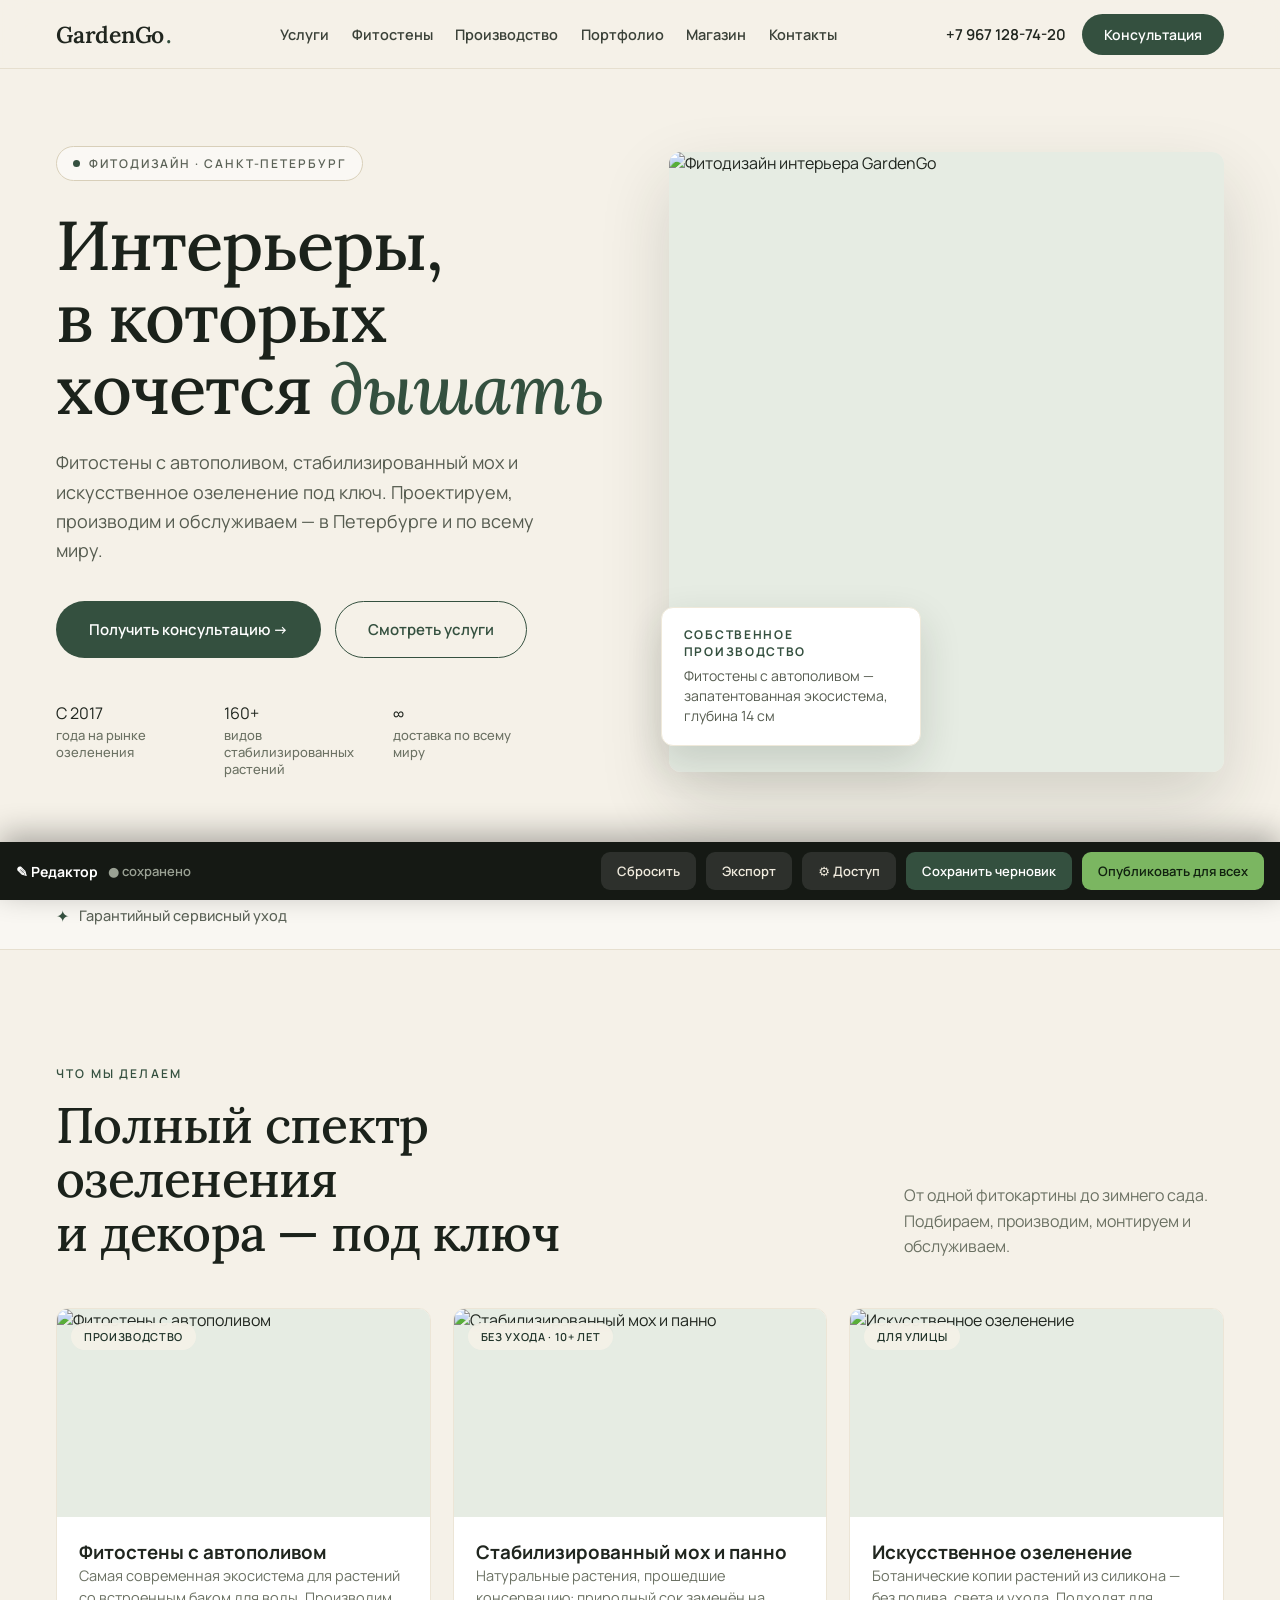
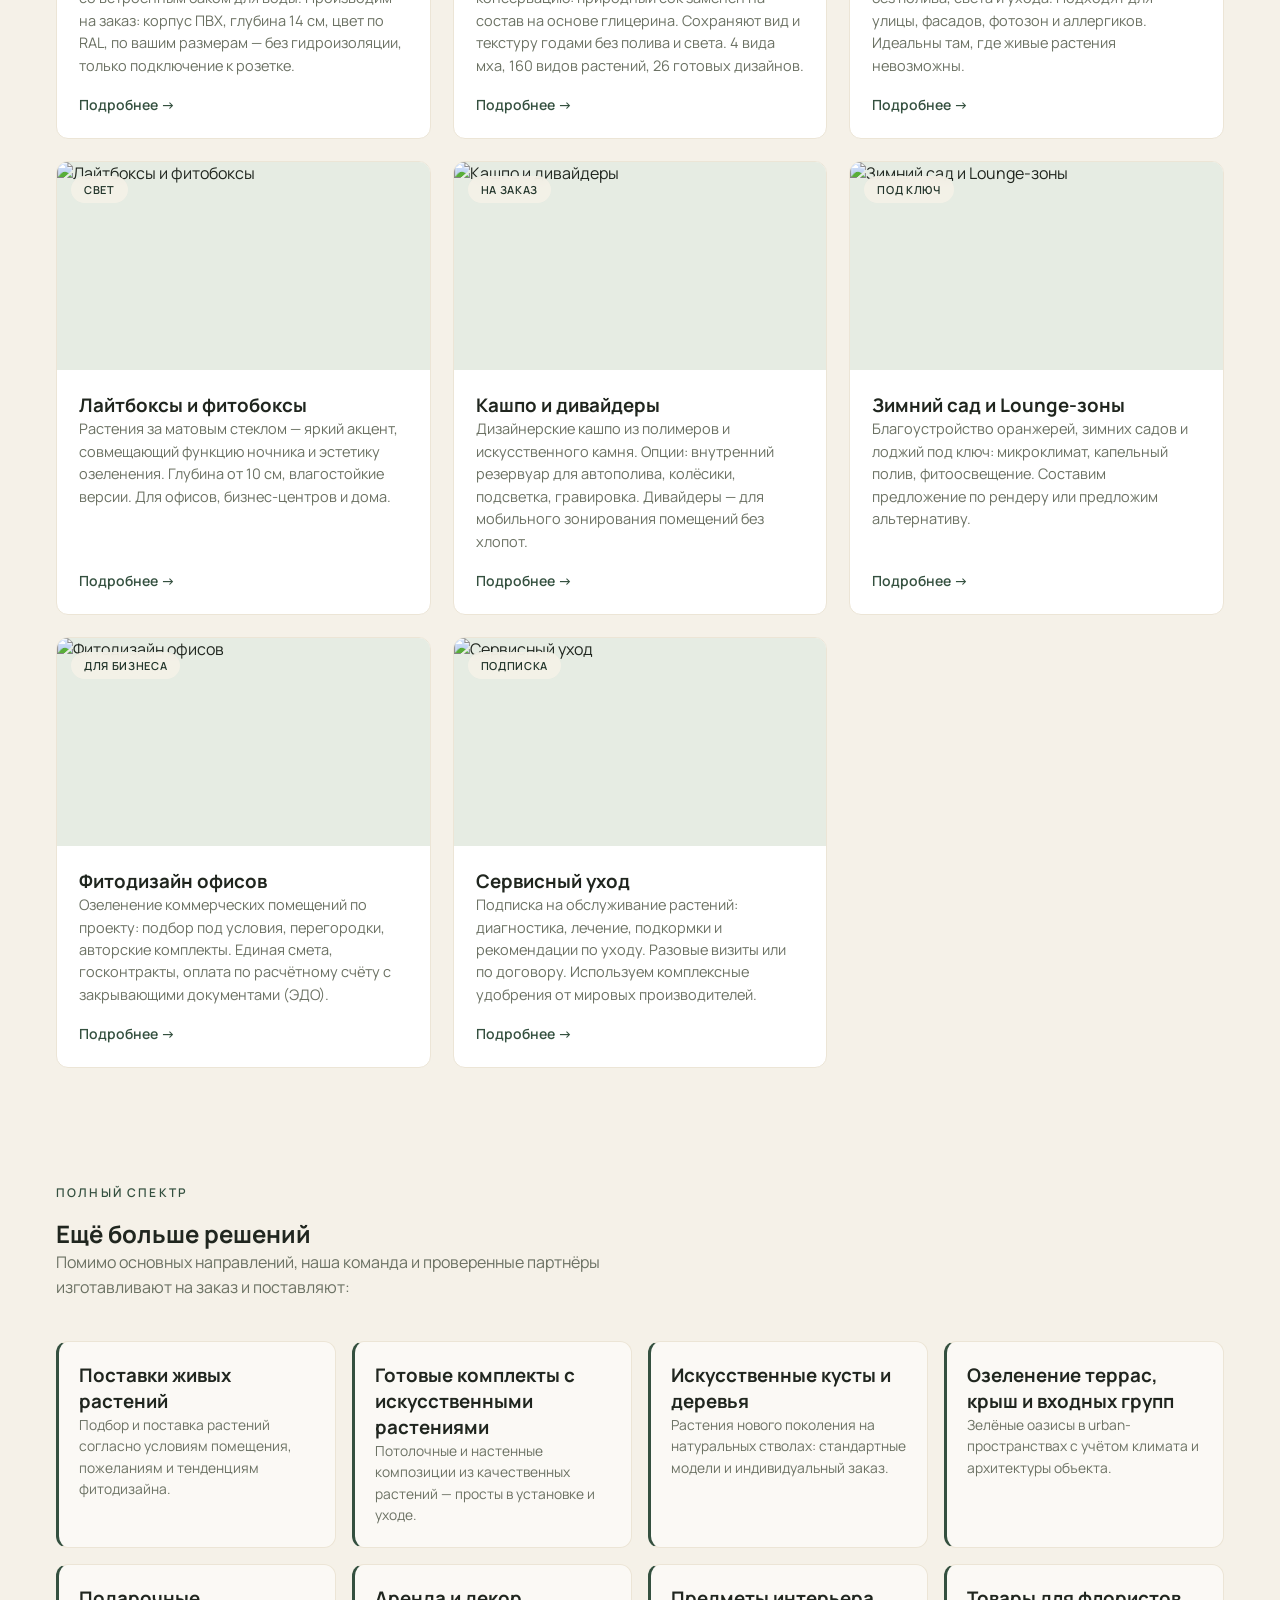
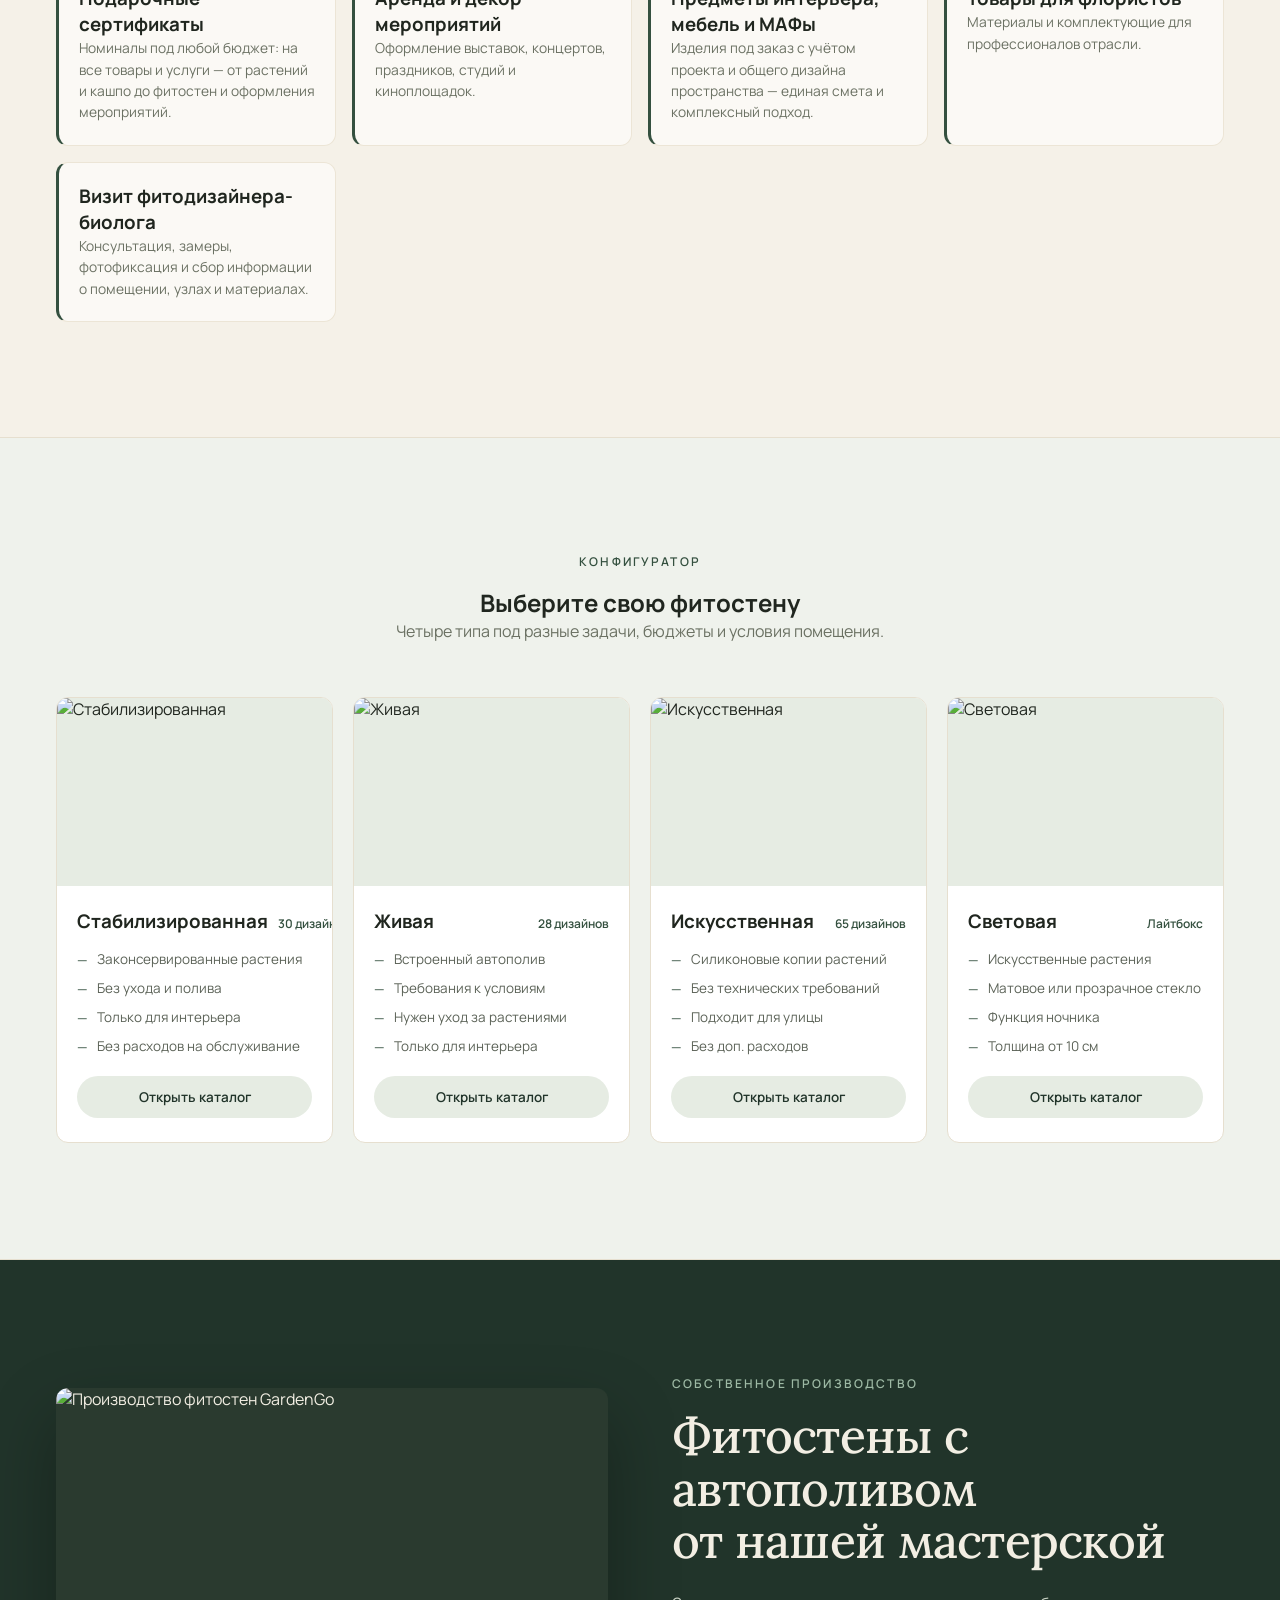
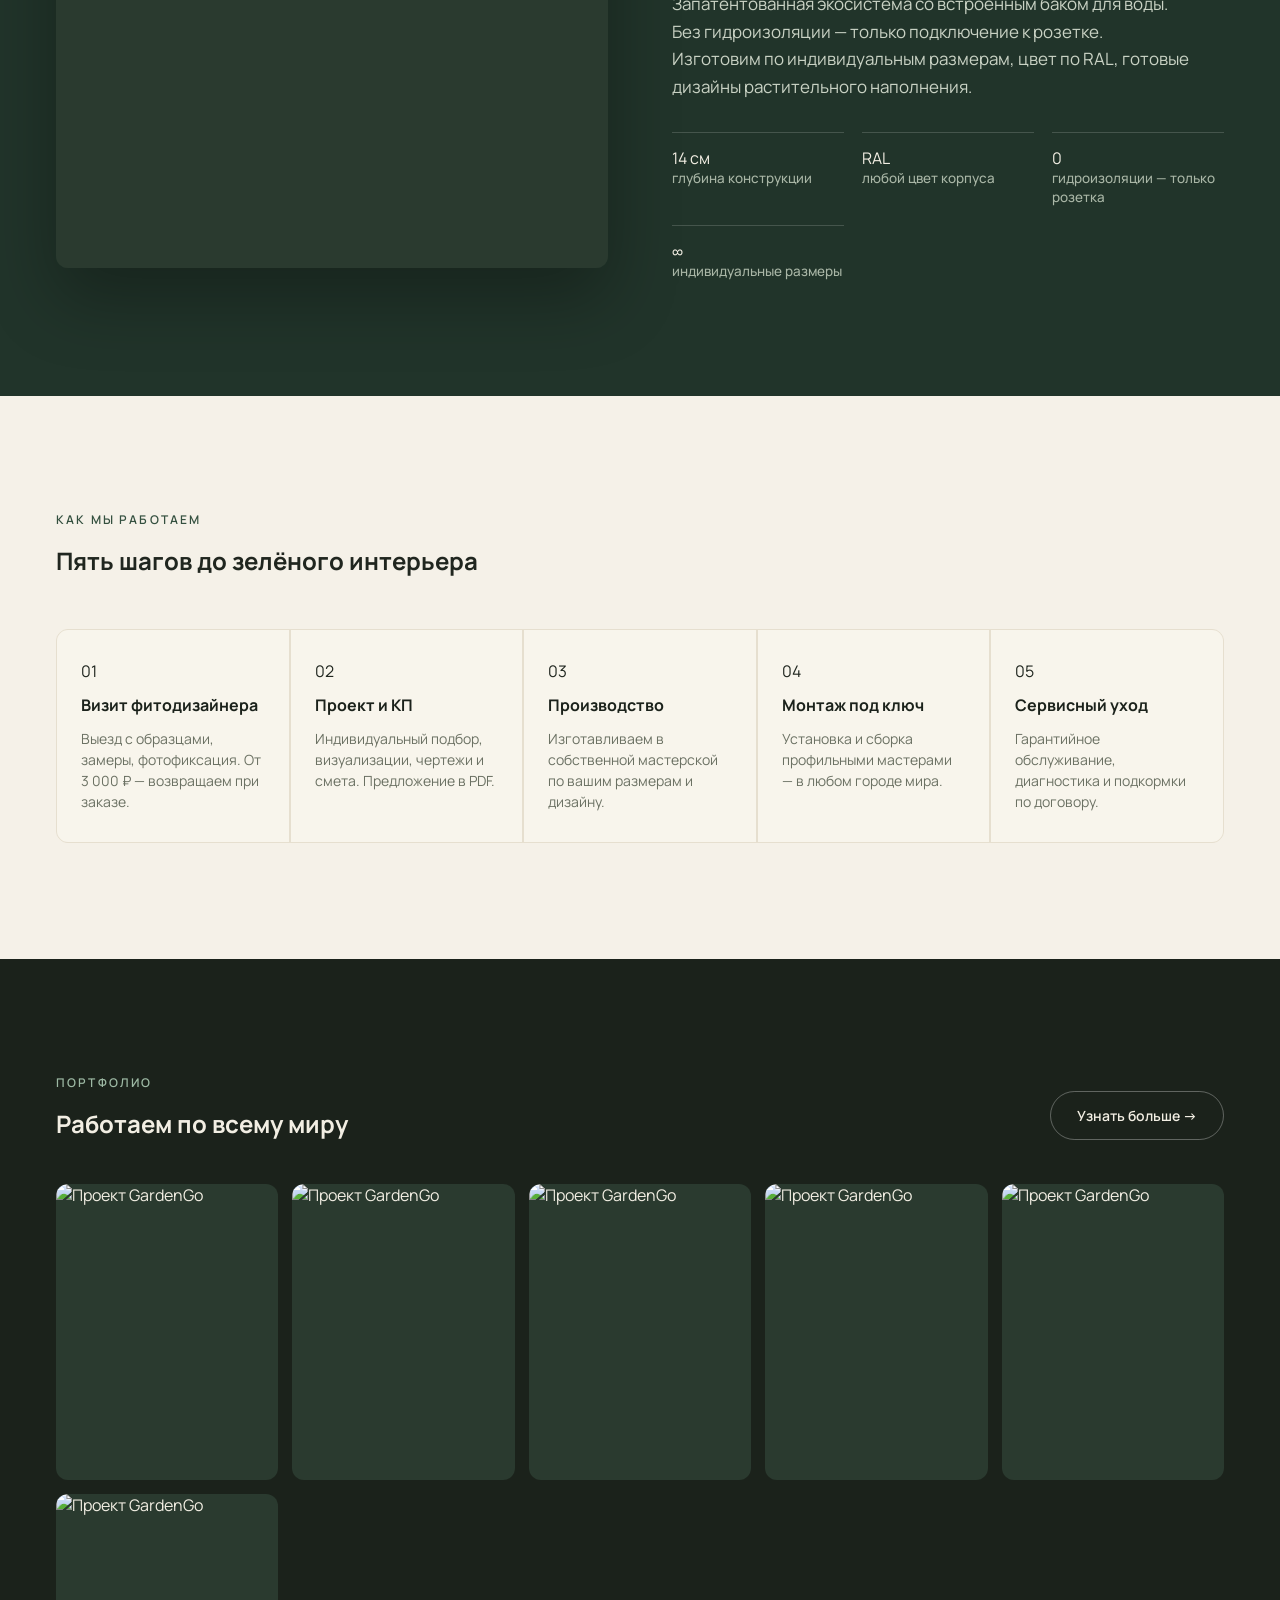
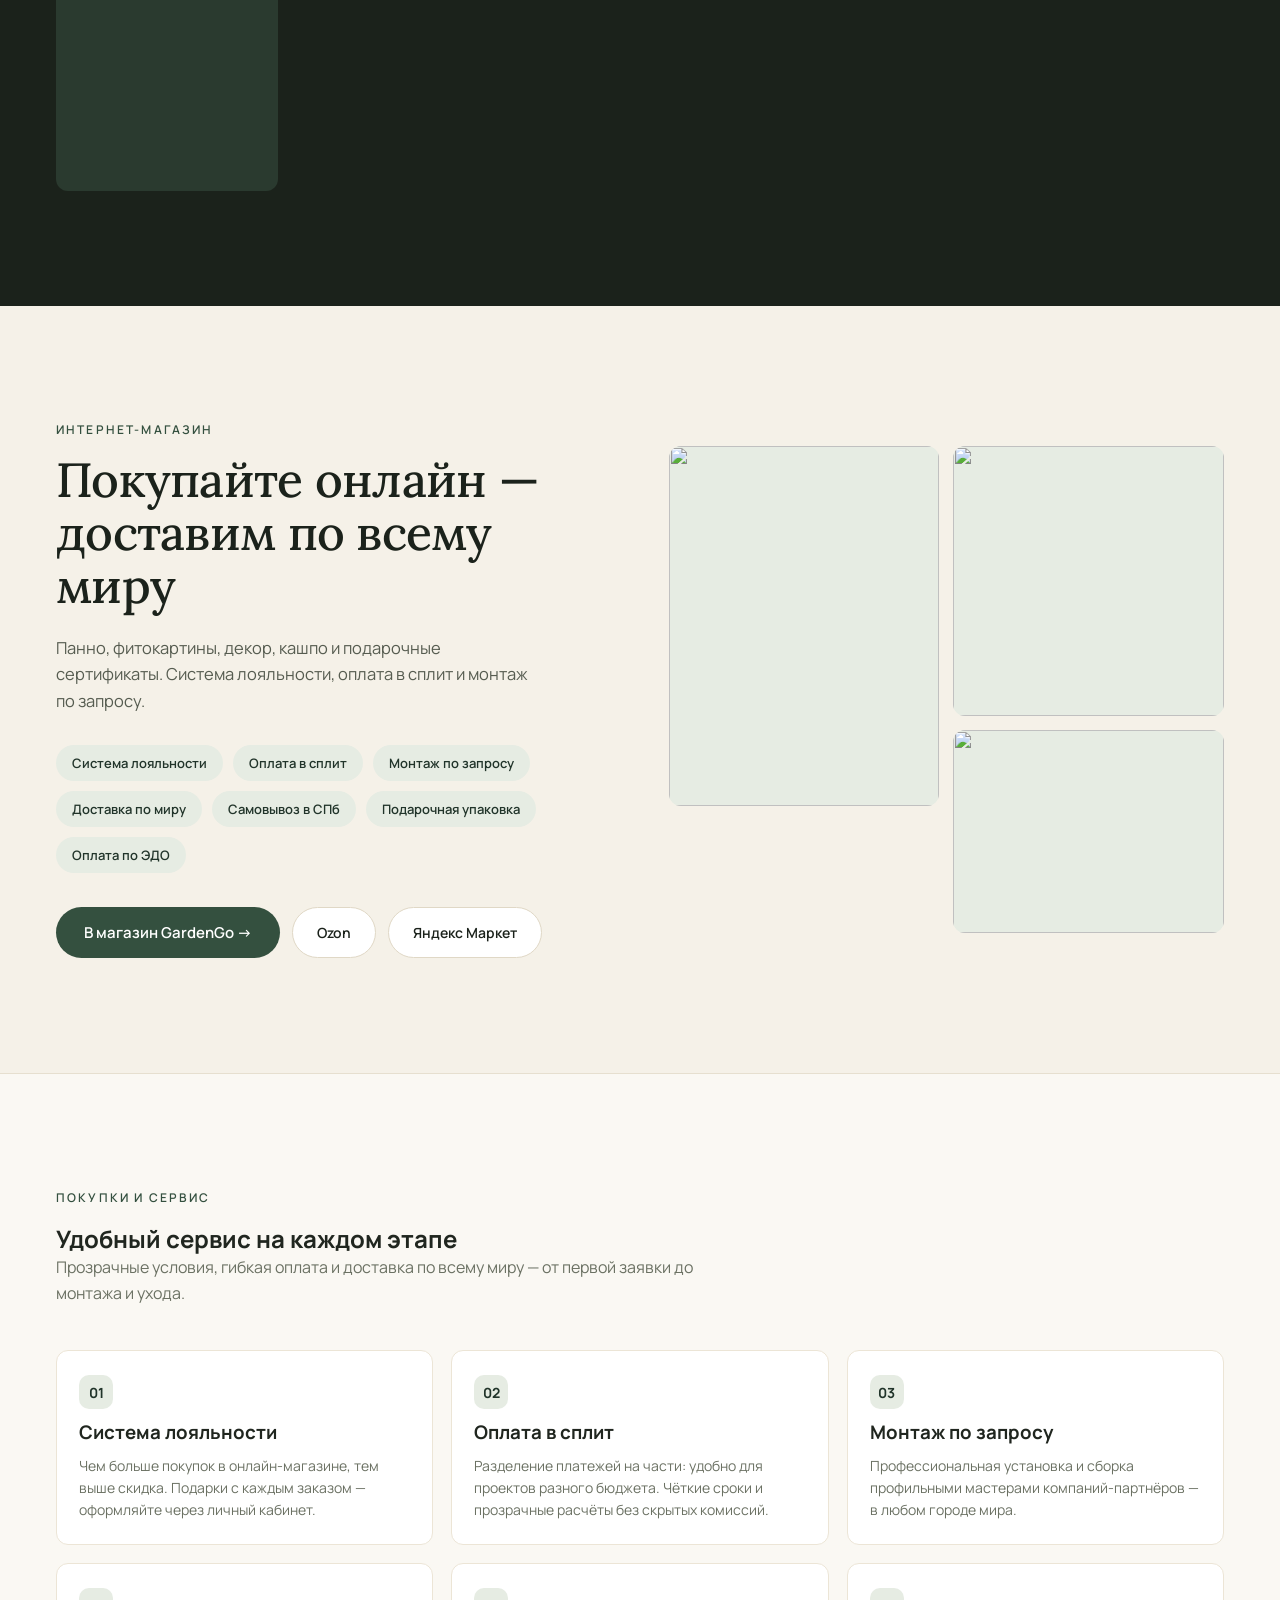
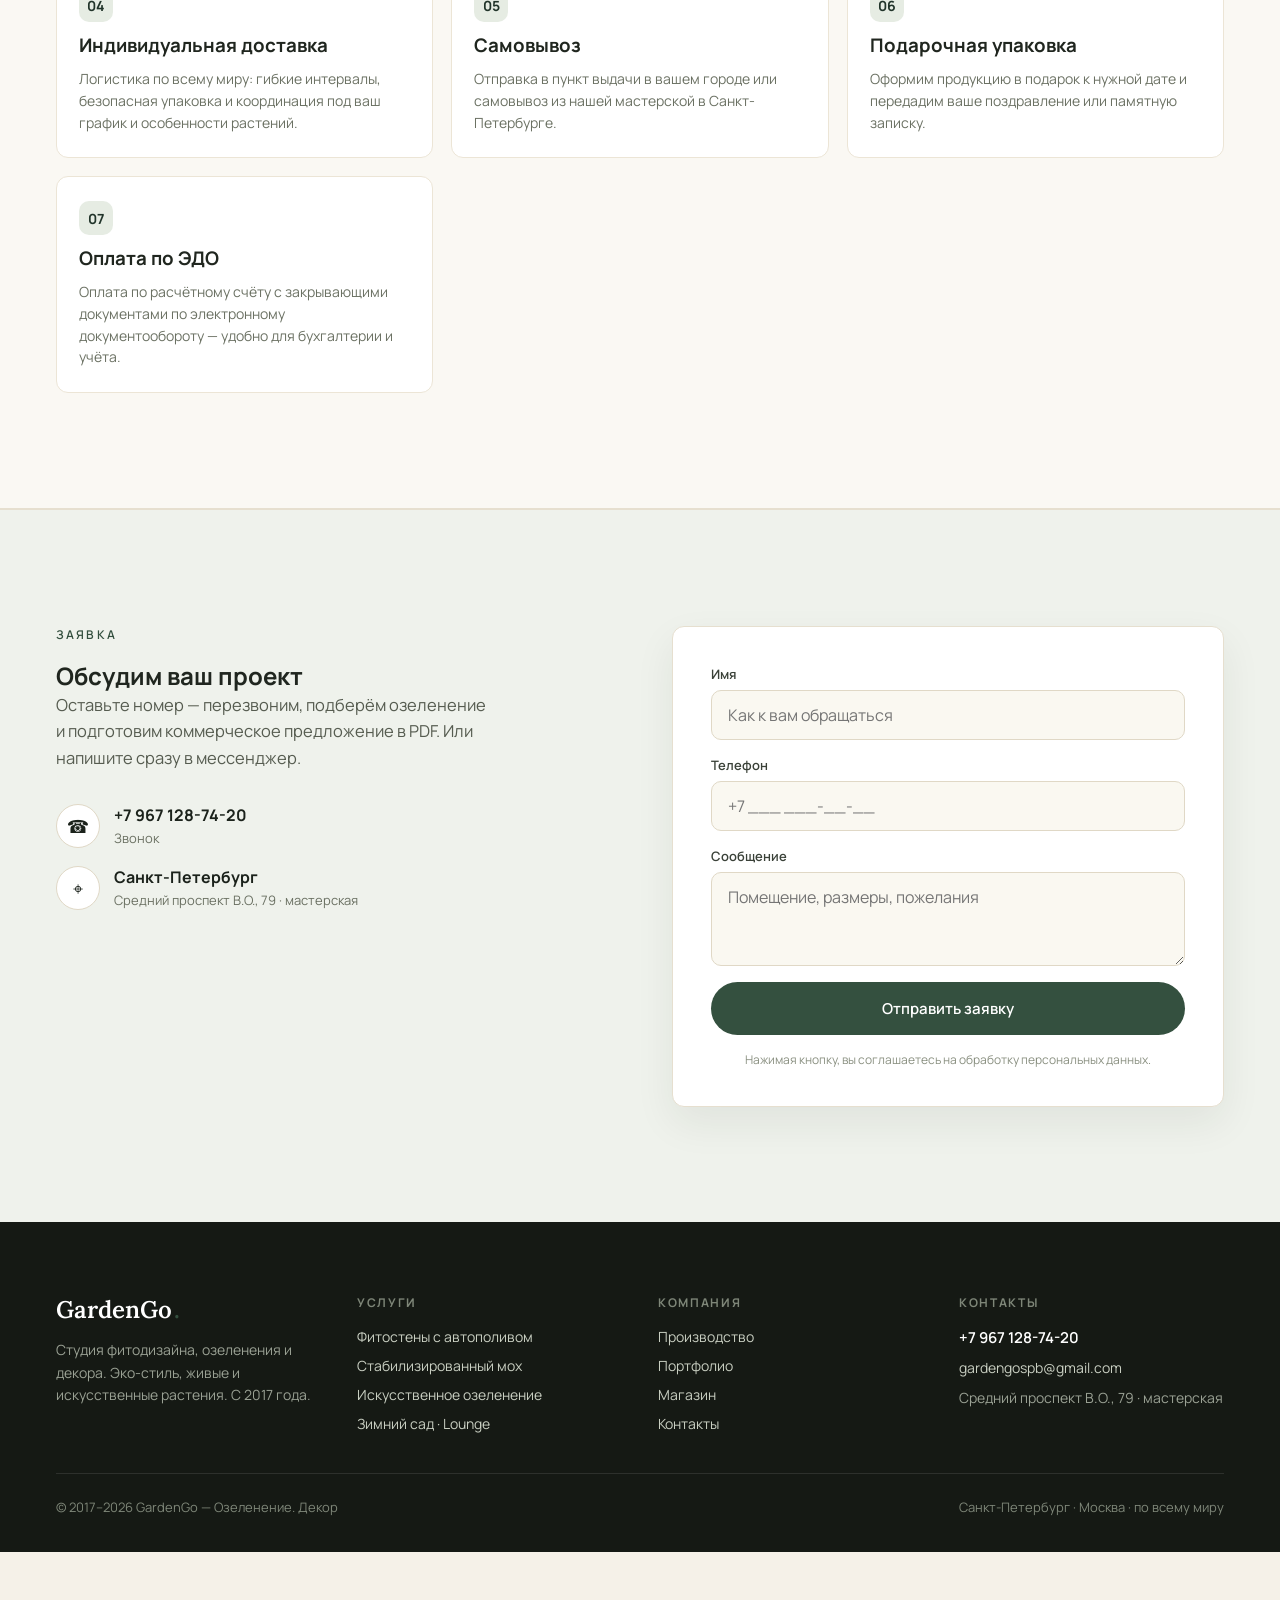
==== admin.html @ 58978168 "Временно скрыты мессенджеры/соцсети (флаг config.showSocial=false) — WhatsApp/Telegram-ссылки убраны" ====
<!DOCTYPE html>
<html lang="ru">
<head>
<meta charset="utf-8">
<meta name="viewport" content="width=device-width, initial-scale=1, viewport-fit=cover">
<meta name="theme-color" content="#151914">
<meta name="robots" content="noindex,nofollow">
<title>GardenGo · Редактор сайта</title>
<link rel="preconnect" href="https://fonts.googleapis.com">
<link rel="preconnect" href="https://fonts.gstatic.com" crossorigin>
<link href="https://fonts.googleapis.com/css2?family=Lora:ital,wght@0,400;0,500;0,600;0,700;1,400;1,500&family=Manrope:wght@400;500;600;700;800&display=swap" rel="stylesheet">
<link rel="stylesheet" href="styles.css?v=4">
</head>
<body>
<div id="app"></div>

<!-- editor toolbar -->
<div id="gg-bar">
  <span style="font:700 14px Manrope;color:#fff;">✎ Редактор</span>
  <span id="gg-status" class="dot">● сохранено</span>
  <span class="sp"></span>
  <button class="b-ghost" id="gg-reset" title="Вернуть к опубликованной версии">Сбросить</button>
  <button class="b-ghost" id="gg-export">Экспорт</button>
  <button class="b-ghost" id="gg-settings">⚙ Доступ</button>
  <button class="b-save" id="gg-save">Сохранить черновик</button>
  <button class="b-pub" id="gg-publish">Опубликовать для всех</button>
</div>

<!-- image picker -->
<div class="gg-modal" id="gg-img-modal">
  <div class="card">
    <h3>Заменить фото</h3>
    <label>Загрузить с устройства</label>
    <input type="file" id="gg-img-file" accept="image/*">
    <label>…или вставить ссылку на изображение</label>
    <input type="url" id="gg-img-url" placeholder="https://…">
    <div class="row">
      <button class="ok" id="gg-img-ok">Применить</button>
      <button class="cancel" id="gg-img-cancel">Отмена</button>
    </div>
    <small>Загруженный файл встраивается прямо в сайт. Для тяжёлых фото лучше вставлять ссылку.</small>
  </div>
</div>

<!-- settings (publish access) -->
<div class="gg-modal" id="gg-set-modal">
  <div class="card">
    <h3>Доступ для публикации</h3>
    <small style="margin:0 0 6px;">«Опубликовать» сохраняет изменения в GitHub, и через ~1 минуту сайт обновляется для всех. Нужен персональный токен GitHub с правом записи в репозиторий. Токен хранится только в этом браузере.</small>
    <label>GitHub токен</label>
    <input type="password" id="gg-token" placeholder="ghp_…">
    <label>Репозиторий (owner/name)</label>
    <input type="text" id="gg-repo" placeholder="egegje/gardengo">
    <label>Ветка</label>
    <input type="text" id="gg-branch" placeholder="main">
    <div class="row">
      <button class="ok" id="gg-set-ok">Сохранить</button>
      <button class="cancel" id="gg-set-cancel">Отмена</button>
    </div>
  </div>
</div>

<div class="gg-toast" id="gg-toast"></div>

<script src="app.js?v=4"></script>
<script>
(() => {
  "use strict";
  // default publish target (can be overridden in ⚙ Доступ)
  const DEFAULTS = { repo: 'egegje/gardengo', branch: 'main', path: 'content.json' };

  const $ = (id) => document.getElementById(id);
  const status = $('gg-status');
  let dirty = false;

  const toast = (msg) => {
    const t = $('gg-toast'); t.textContent = msg; t.classList.add('show');
    clearTimeout(toast._t); toast._t = setTimeout(() => t.classList.remove('show'), 2200);
  };
  const markClean = () => { dirty = false; status.textContent = '● сохранено'; status.classList.remove('dirty'); };
  const markDirty = () => { dirty = true; status.textContent = '● есть несохранённые правки'; status.classList.add('dirty'); };

  const saveDraft = () => { localStorage.setItem('gg_draft', JSON.stringify(GG.content)); };

  // ---- image picker ----
  let imgPath = null;
  const openImg = (path) => { imgPath = path; $('gg-img-file').value=''; $('gg-img-url').value=''; $('gg-img-modal').classList.add('open'); };
  const closeImg = () => $('gg-img-modal').classList.remove('open');
  const setImg = (path, val) => {
    const keys = path.split('.'); let o = GG.content;
    for (let i=0;i<keys.length-1;i++) o = o[keys[i]];
    o[keys[keys.length-1]] = val;
    document.querySelectorAll(`.gimg[data-imgpath="${CSS.escape(path)}"]`).forEach(img => img.src = val);
    saveDraft(); markDirty();
  };
  $('gg-img-ok').addEventListener('click', () => {
    const url = $('gg-img-url').value.trim();
    const file = $('gg-img-file').files[0];
    if (file){
      const fr = new FileReader();
      fr.onload = () => { setImg(imgPath, fr.result); closeImg(); toast('Фото заменено'); };
      fr.readAsDataURL(file);
    } else if (url){ setImg(imgPath, url); closeImg(); toast('Фото заменено'); }
    else closeImg();
  });
  $('gg-img-cancel').addEventListener('click', closeImg);

  // ---- settings ----
  const cfg = () => ({
    token: localStorage.getItem('gg_token') || '',
    repo: localStorage.getItem('gg_repo') || DEFAULTS.repo,
    branch: localStorage.getItem('gg_branch') || DEFAULTS.branch,
  });
  $('gg-settings').addEventListener('click', () => {
    const c = cfg();
    $('gg-token').value = c.token; $('gg-repo').value = c.repo; $('gg-branch').value = c.branch;
    $('gg-set-modal').classList.add('open');
  });
  $('gg-set-cancel').addEventListener('click', () => $('gg-set-modal').classList.remove('open'));
  $('gg-set-ok').addEventListener('click', () => {
    localStorage.setItem('gg_token', $('gg-token').value.trim());
    localStorage.setItem('gg_repo', $('gg-repo').value.trim() || DEFAULTS.repo);
    localStorage.setItem('gg_branch', $('gg-branch').value.trim() || DEFAULTS.branch);
    $('gg-set-modal').classList.remove('open'); toast('Доступ сохранён');
  });

  // ---- save / reset / export ----
  $('gg-save').addEventListener('click', () => { saveDraft(); markClean(); toast('Черновик сохранён'); });
  $('gg-reset').addEventListener('click', () => {
    if (!confirm('Сбросить все несохранённые/черновые правки и вернуть опубликованную версию?')) return;
    localStorage.removeItem('gg_draft');
    location.reload();
  });
  $('gg-export').addEventListener('click', () => {
    const blob = new Blob([JSON.stringify(GG.content, null, 2)], { type:'application/json' });
    const a = document.createElement('a'); a.href = URL.createObjectURL(blob); a.download = 'content.json'; a.click();
    setTimeout(() => URL.revokeObjectURL(a.href), 1000);
  });

  // ---- publish to GitHub ----
  const b64 = (str) => btoa(unescape(encodeURIComponent(str)));
  $('gg-publish').addEventListener('click', async () => {
    const c = cfg();
    if (!c.token){ toast('Сначала укажите токен в ⚙ Доступ'); $('gg-settings').click(); return; }
    const [owner, repo] = c.repo.split('/');
    if (!owner || !repo){ toast('Неверный репозиторий'); $('gg-settings').click(); return; }
    const btn = $('gg-publish'); const old = btn.textContent; btn.textContent = 'Публикую…'; btn.disabled = true;
    try {
      saveDraft();
      const api = `https://api.github.com/repos/${owner}/${repo}/contents/${DEFAULTS.path}`;
      const headers = { 'Authorization': 'token ' + c.token, 'Accept': 'application/vnd.github+json' };
      // get current sha (if file exists)
      let sha;
      const g = await fetch(`${api}?ref=${encodeURIComponent(c.branch)}`, { headers });
      if (g.ok){ sha = (await g.json()).sha; }
      const body = {
        message: 'content: обновление через редактор',
        content: b64(JSON.stringify(GG.content, null, 2)),
        branch: c.branch,
        ...(sha ? { sha } : {}),
      };
      const r = await fetch(api, { method:'PUT', headers, body: JSON.stringify(body) });
      if (!r.ok){ const e = await r.json().catch(()=>({})); throw new Error(e.message || ('HTTP ' + r.status)); }
      markClean();
      toast('Опубликовано! Сайт обновится за ~1 минуту');
    } catch(err){
      toast('Ошибка публикации: ' + err.message);
    } finally {
      btn.textContent = old; btn.disabled = false;
    }
  });

  // expose hooks used by app.js editing
  window.GGAdmin = { _dirty: () => { saveDraft(); markDirty(); }, _pickImage: openImg };

  // warn on unload if dirty
  window.addEventListener('beforeunload', (e) => { if (dirty){ e.preventDefault(); e.returnValue = ''; } });

  GG.boot({ admin:true }).then(markClean);
})();
</script>
</body>
</html>
---- styles.css ----
*{box-sizing:border-box;margin:0;padding:0}
html{scroll-behavior:smooth;scroll-padding-top:84px;-webkit-text-size-adjust:100%;text-size-adjust:100%}
body{margin:0;background:#F5F1E8;color:#20261F;font-family:'Manrope',system-ui,sans-serif;min-height:100vh;min-height:100svh;overflow-x:hidden;-webkit-tap-highlight-color:rgba(52,80,63,.12);-webkit-font-smoothing:antialiased}
html,body{max-width:100%}
img{display:block;max-width:100%}
a{color:inherit}
::selection{background:#34503F;color:#fff}
@keyframes ggFade{from{opacity:0;transform:translateY(18px)}to{opacity:1;transform:none}}
@keyframes ggSlide{from{transform:translateX(100%)}to{transform:none}}
@keyframes ggOv{from{opacity:0}to{opacity:1}}

.btn-primary{transition:background .2s,transform .2s}
.btn-primary:hover{background:var(--accent-deep)!important;transform:translateY(-1px)}
.btn-primary-lg:hover{background:var(--accent-deep)!important;transform:translateY(-2px)}
.btn-outline{transition:background .2s}
.btn-outline:hover{background:var(--accent-soft)!important}
.nav-link{transition:color .2s}
.nav-link:hover{color:var(--accent)!important}
.nav-link .bar{transition:transform .25s;transform:scaleX(0);transform-origin:left}
.nav-link.is-active{color:var(--accent)!important}
.nav-link.is-active .bar{transform:scaleX(1)}
.svc-card{transition:transform .28s ease,box-shadow .28s ease}
.svc-card:hover{transform:translateY(-5px);box-shadow:0 22px 46px rgba(30,45,30,.12)}
.wall-card{transition:box-shadow .28s ease}
.wall-card:hover{box-shadow:0 20px 44px rgba(30,45,30,.12)}
.wall-cta{transition:background .2s,color .2s}
.wall-cta:hover{background:var(--accent)!important;color:#fff!important}
.step-cell{transition:background .25s}
.step-cell:hover{background:#fff!important}
.porto-img,.gimg{transition:transform .5s ease}
.svc-card .gimg:hover,#portfolio .gimg:hover{transform:scale(1.06)}
.ghost-btn{transition:background .2s}
.ghost-btn:hover{background:rgba(255,255,255,.1)!important}
.shop-link:hover{border-color:var(--accent)!important}
.field{transition:border-color .2s}
.field:focus{border-color:var(--accent)!important}
.ftr-link{transition:color .2s}
.ftr-link:hover{color:#fff!important}
.msg-soft:hover{border-color:var(--accent)!important}
.drawer-link.is-active{color:var(--accent)!important;background:var(--accent-soft)!important}
.bnav-link .bar{transition:transform .25s;transform:scaleX(0)}
.bnav-link.is-active .bar{transform:scaleX(1)}

.desktop-only{display:flex}
.mobile-only{display:none}
@media (max-width:879px){
  .desktop-only{display:none!important}
  .mobile-only{display:flex!important}
}

/* iPhone/Android: safe-area for notch & home indicator on the fixed bottom nav */
#bottom-nav{padding-bottom:env(safe-area-inset-bottom)}
@media (max-width:879px){
  /* keep content clear of the fixed bottom bar incl. home indicator */
  #top{padding-bottom:0}
}
/* phones: tighten hero card so it never pokes past the screen edge */
@media (max-width:520px){
  body{font-size:15px}
}
/* phones: stack the two hero buttons aligned to a common left edge */
@media (max-width:560px){
  .hero-cta{flex-direction:column;align-items:flex-start}
}

/* ===== admin edit affordances ===== */
.gg-admin .ed{outline:1.5px dashed transparent;outline-offset:3px;border-radius:3px;transition:outline-color .15s,background .15s;cursor:text}
.gg-admin .ed:hover{outline-color:rgba(52,80,63,.5);background:rgba(52,80,63,.05)}
.gg-admin .ed:focus{outline:2px solid var(--accent);background:#fff;color:#1B221B!important}
.gg-admin .gimg{cursor:pointer;outline:2px solid transparent;outline-offset:-2px;transition:outline-color .15s}
.gg-admin .gimg:hover{outline-color:var(--accent)}
.gg-admin a{cursor:default}
body.gg-admin{padding-bottom:70px}

/* admin toolbar */
#gg-bar{position:fixed;left:0;right:0;bottom:0;z-index:200;background:#151914;color:#EFEAdd;display:flex;align-items:center;gap:10px;padding:10px 16px;padding-bottom:calc(10px + env(safe-area-inset-bottom));box-shadow:0 -8px 30px rgba(0,0,0,.3);font:600 13px Manrope,system-ui,sans-serif;flex-wrap:wrap}
#gg-bar .sp{flex:1}
#gg-bar button{font:600 13px Manrope,system-ui,sans-serif;border:none;border-radius:9px;padding:10px 16px;cursor:pointer}
#gg-bar .b-save{background:#34503F;color:#fff}
#gg-bar .b-pub{background:#7BB661;color:#10210f}
#gg-bar .b-ghost{background:rgba(255,255,255,.1);color:#EFEAdd}
#gg-bar .dot{display:inline-flex;align-items:center;gap:7px;color:#9AA194}
#gg-bar .dot.dirty{color:#E7C24B}
.gg-modal{position:fixed;inset:0;z-index:300;display:none;align-items:center;justify-content:center;background:rgba(10,12,9,.6);padding:20px}
.gg-modal.open{display:flex}
.gg-modal .card{background:#fff;color:#20261F;border-radius:16px;padding:26px;max-width:440px;width:100%;font-family:Manrope,system-ui,sans-serif;box-shadow:0 30px 80px rgba(0,0,0,.4)}
.gg-modal h3{font:700 19px Manrope;margin-bottom:14px}
.gg-modal label{display:block;font:600 13px Manrope;margin:12px 0 6px;color:#3A4138}
.gg-modal input[type=text],.gg-modal input[type=url],.gg-modal input[type=password]{width:100%;font:400 14px Manrope;padding:11px 13px;border:1px solid #D8CFB9;border-radius:9px;background:#FAF8F1;outline:none}
.gg-modal .row{display:flex;gap:10px;margin-top:18px}
.gg-modal button{font:600 14px Manrope;border:none;border-radius:9px;padding:11px 18px;cursor:pointer}
.gg-modal .ok{background:#34503F;color:#fff;flex:1}
.gg-modal .cancel{background:#EEE7D7;color:#3A4138}
.gg-modal small{display:block;color:#8A9081;font:400 12px/1.5 Manrope;margin-top:8px}
.gg-toast{position:fixed;left:50%;bottom:74px;transform:translateX(-50%);z-index:400;background:#20261F;color:#fff;padding:12px 22px;border-radius:100px;font:600 14px Manrope;opacity:0;transition:opacity .25s,transform .25s;pointer-events:none}
.gg-toast.show{opacity:1;transform:translateX(-50%) translateY(-4px)}
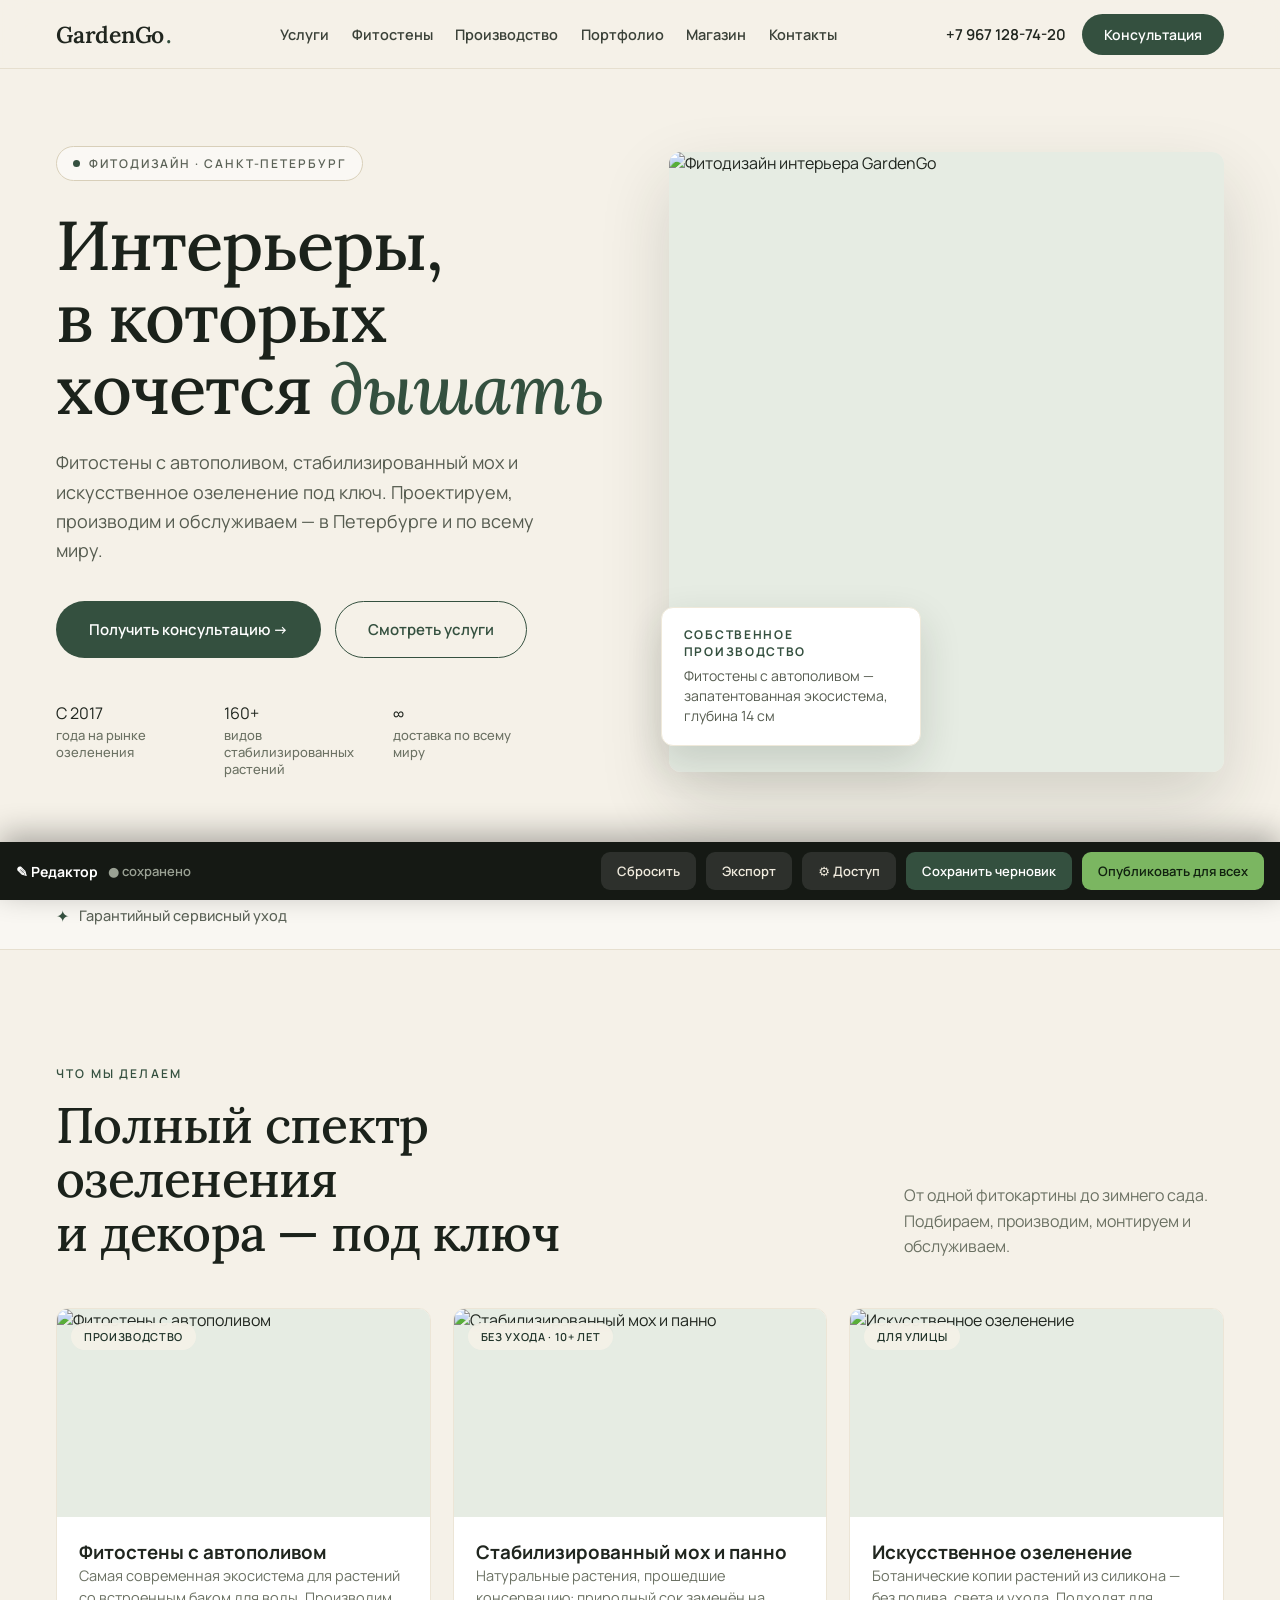
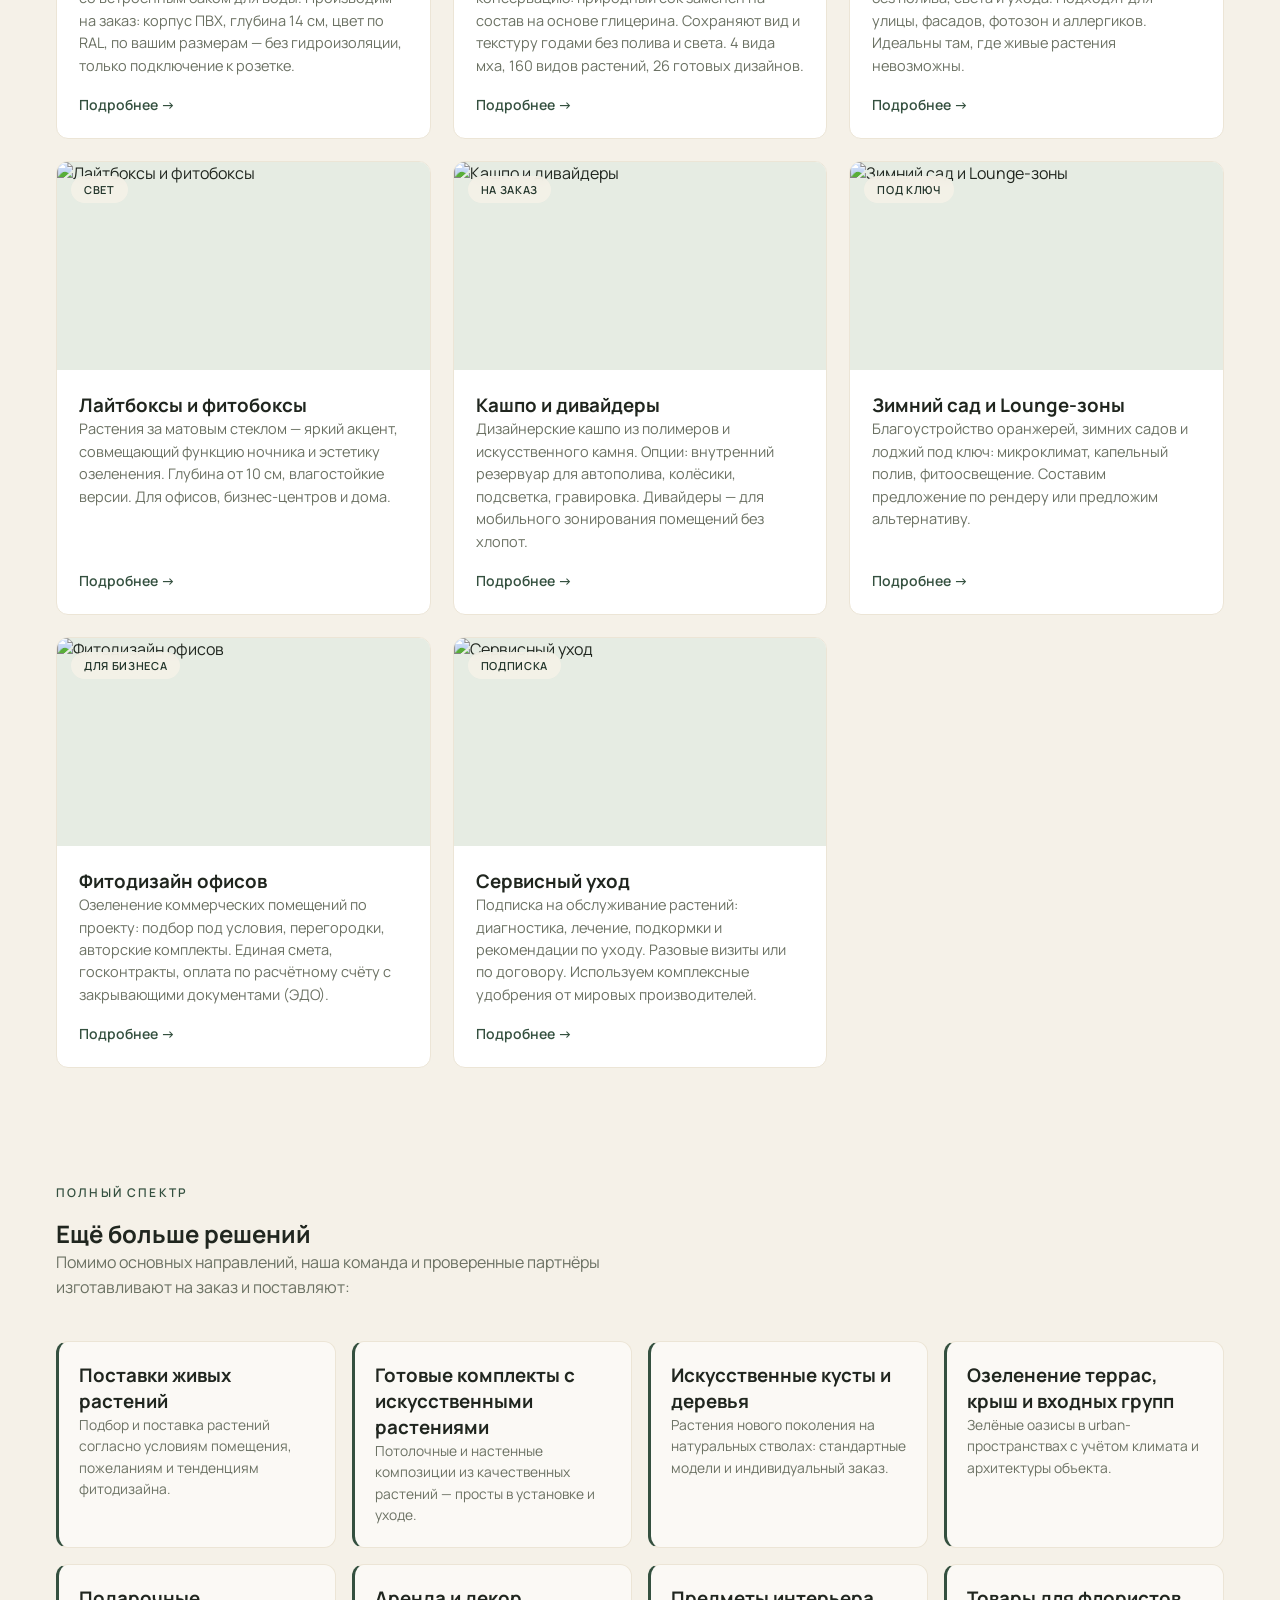
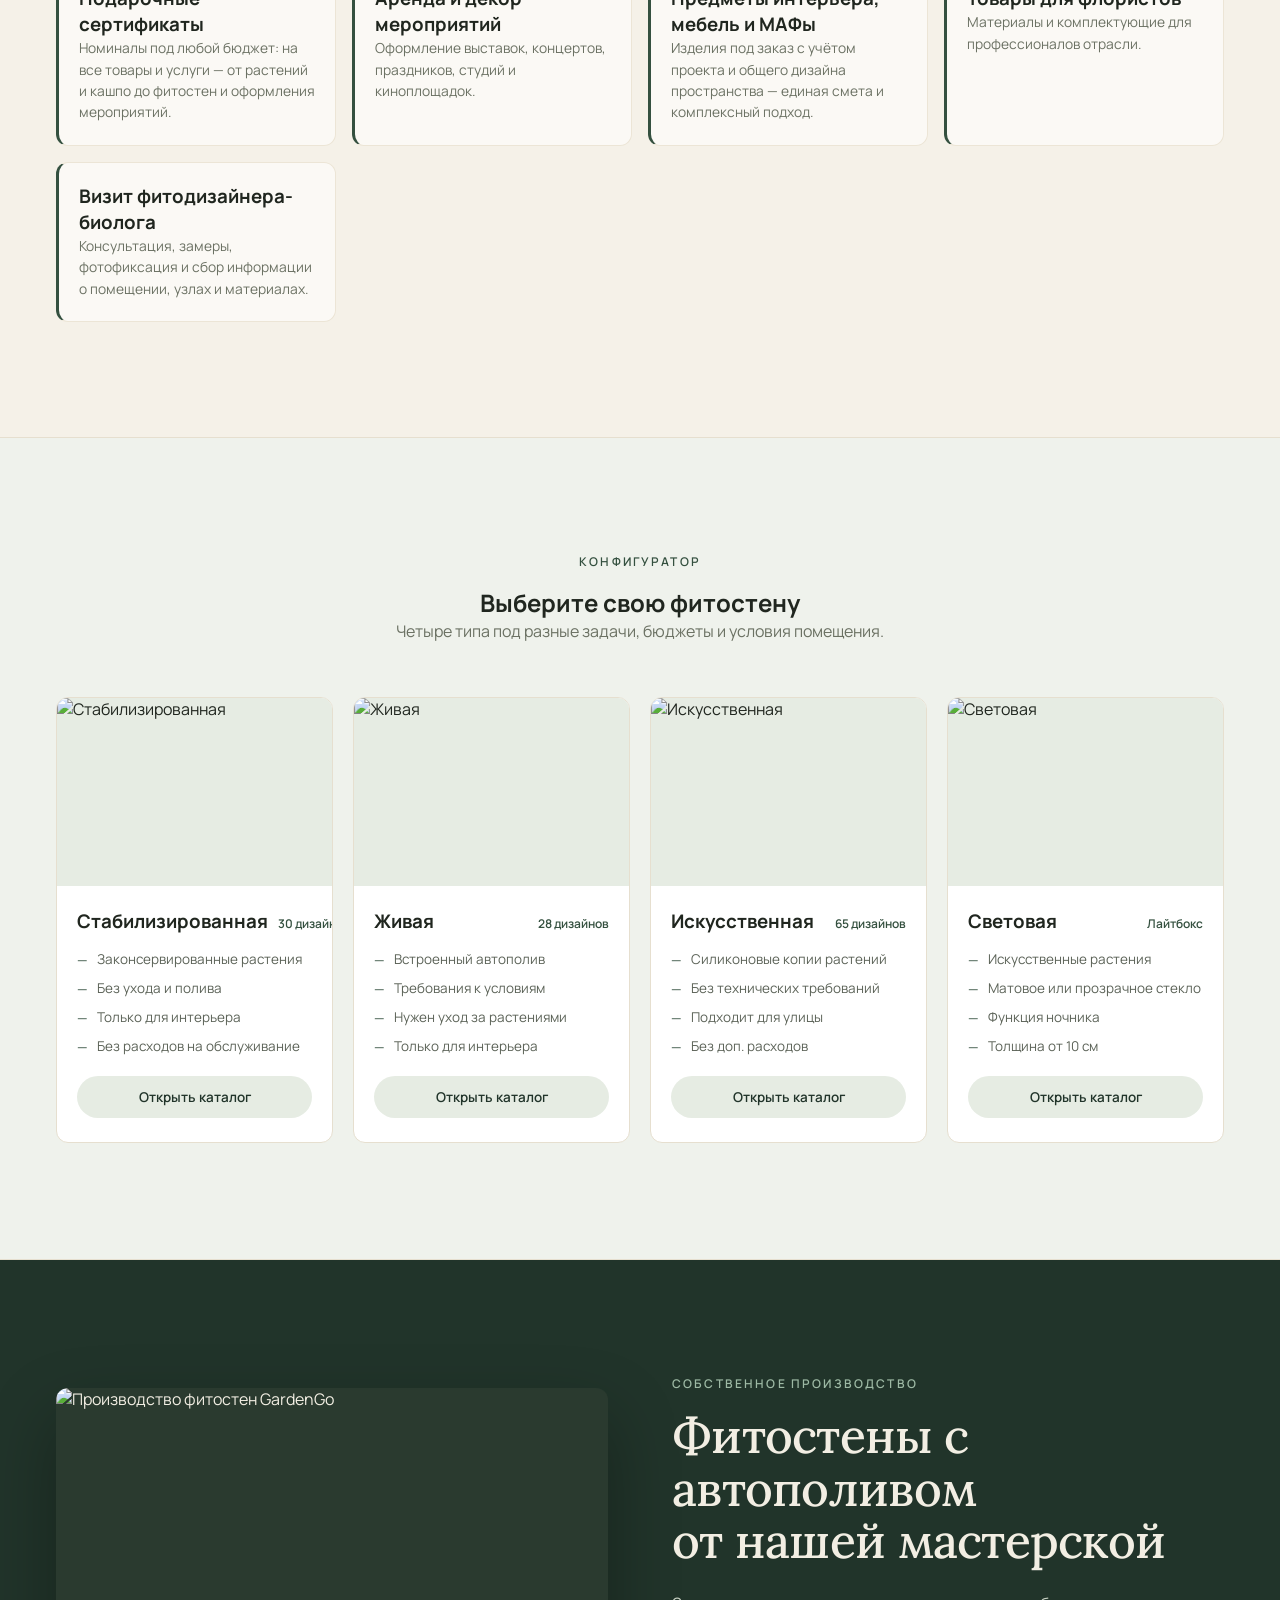
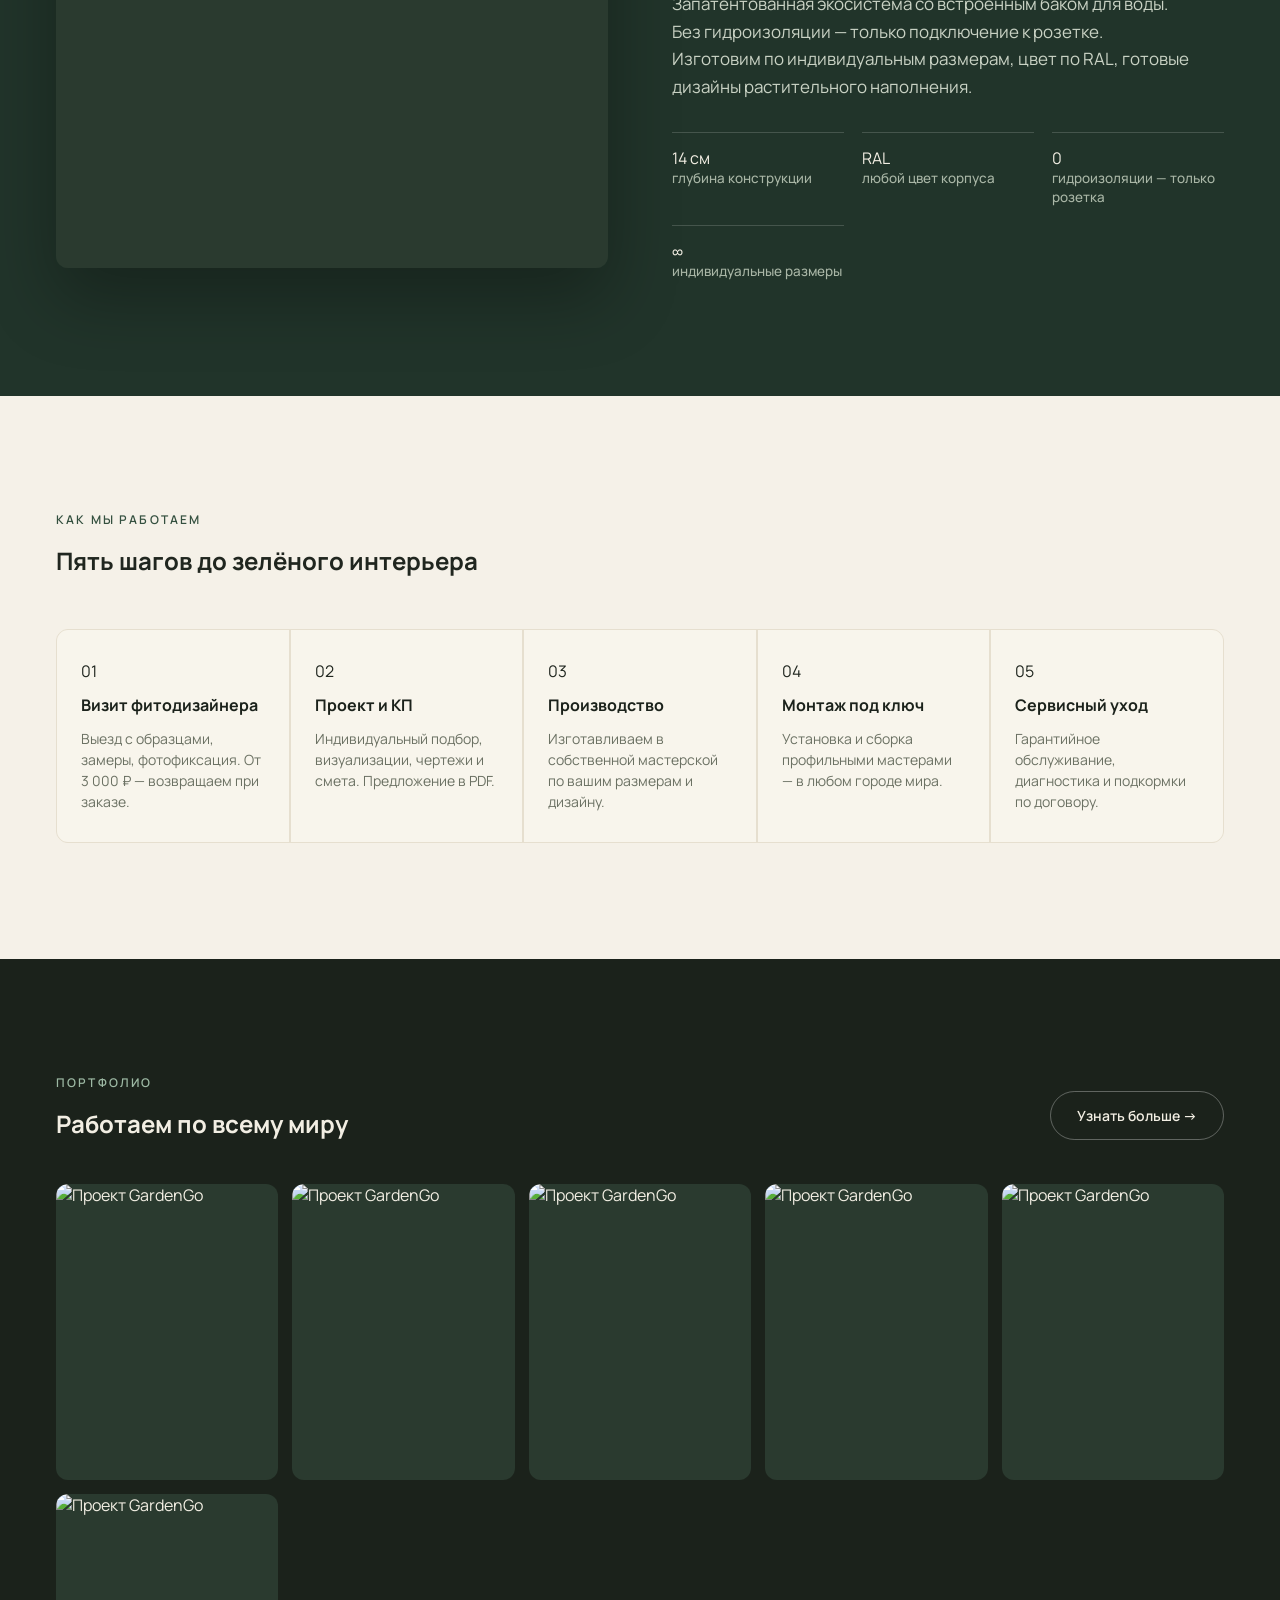
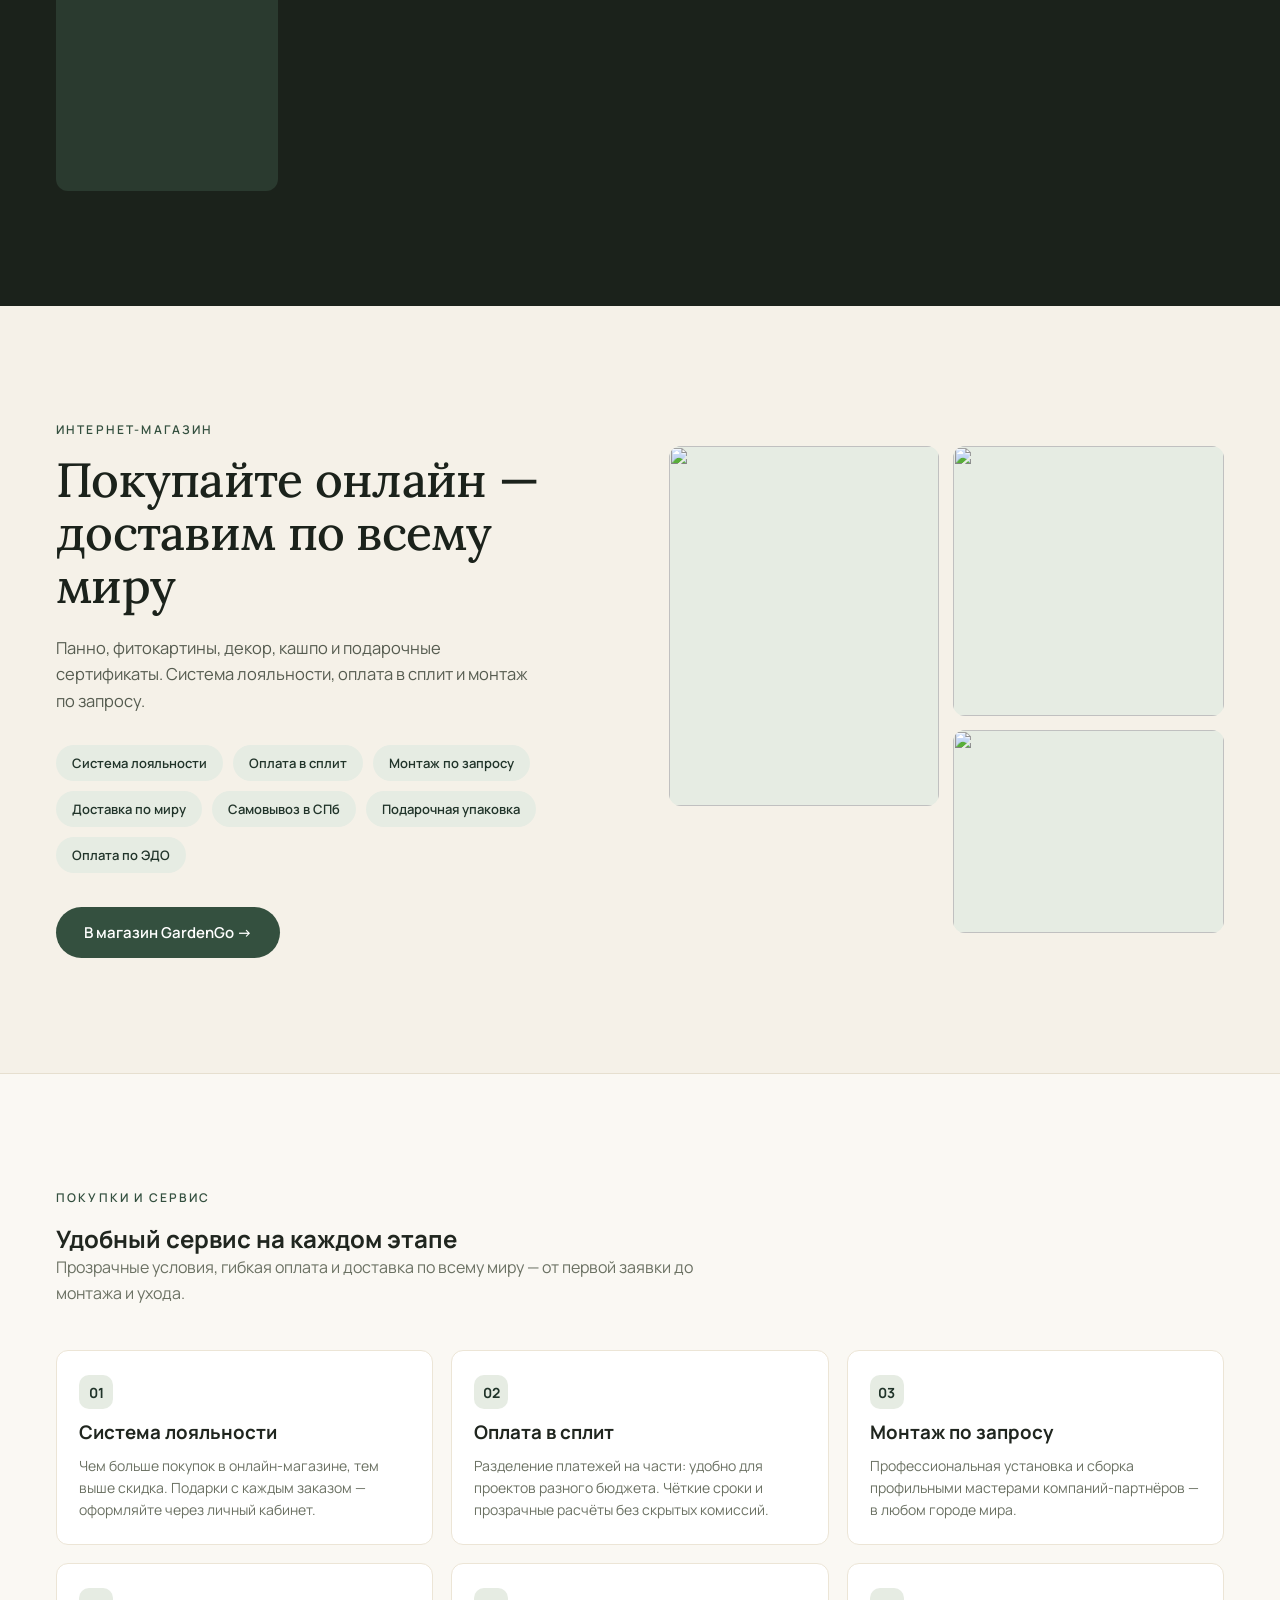
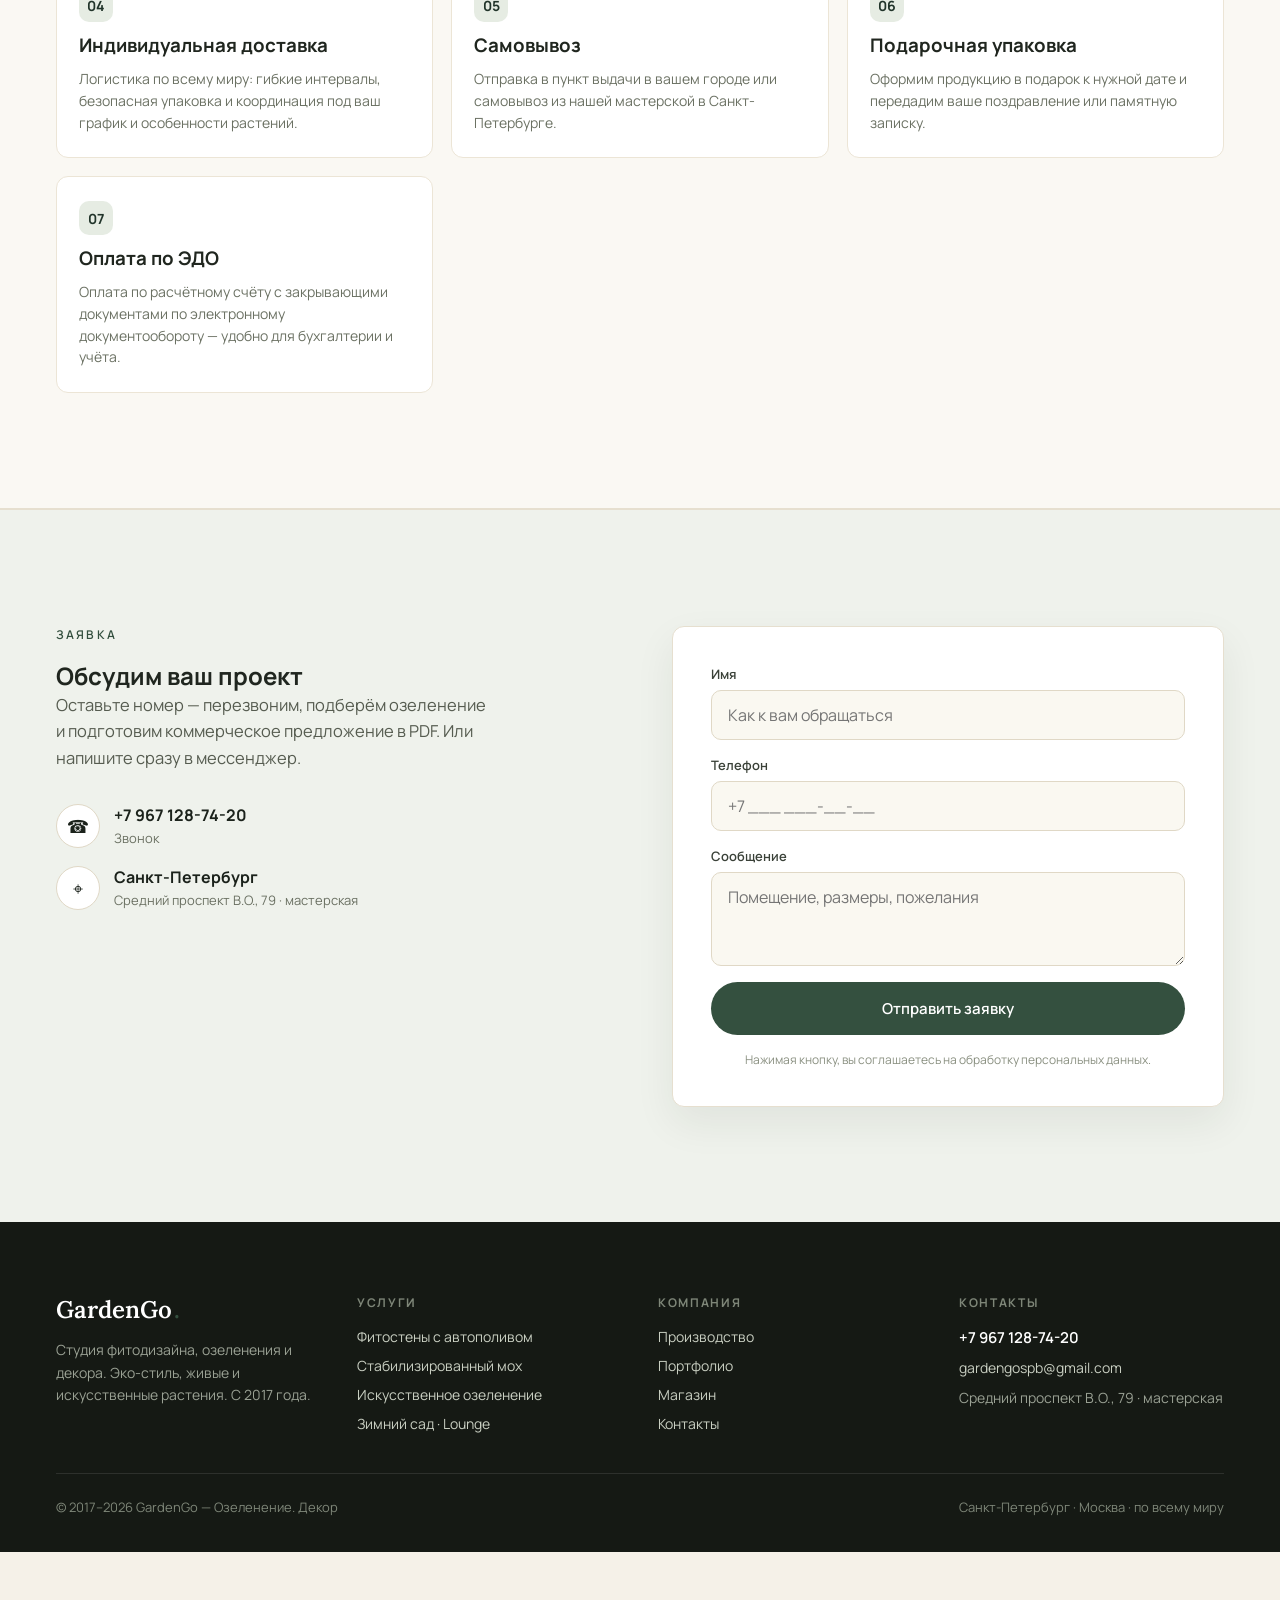
==== commit b627f550: "Временно скрыты маркетплейсы Ozon/Яндекс Маркет (флаг showMarketplaces=false). Кэш v=5 Co-Authored-B" ====
--- a/admin.html
+++ b/admin.html
@@ -9,7 +9,7 @@
 <link rel="preconnect" href="https://fonts.googleapis.com">
 <link rel="preconnect" href="https://fonts.gstatic.com" crossorigin>
 <link href="https://fonts.googleapis.com/css2?family=Lora:ital,wght@0,400;0,500;0,600;0,700;1,400;1,500&family=Manrope:wght@400;500;600;700;800&display=swap" rel="stylesheet">
-<link rel="stylesheet" href="styles.css?v=4">
+<link rel="stylesheet" href="styles.css?v=5">
 </head>
 <body>
 <div id="app"></div>
@@ -62,7 +62,7 @@
 
 <div class="gg-toast" id="gg-toast"></div>
 
-<script src="app.js?v=4"></script>
+<script src="app.js?v=5"></script>
 <script>
 (() => {
   "use strict";
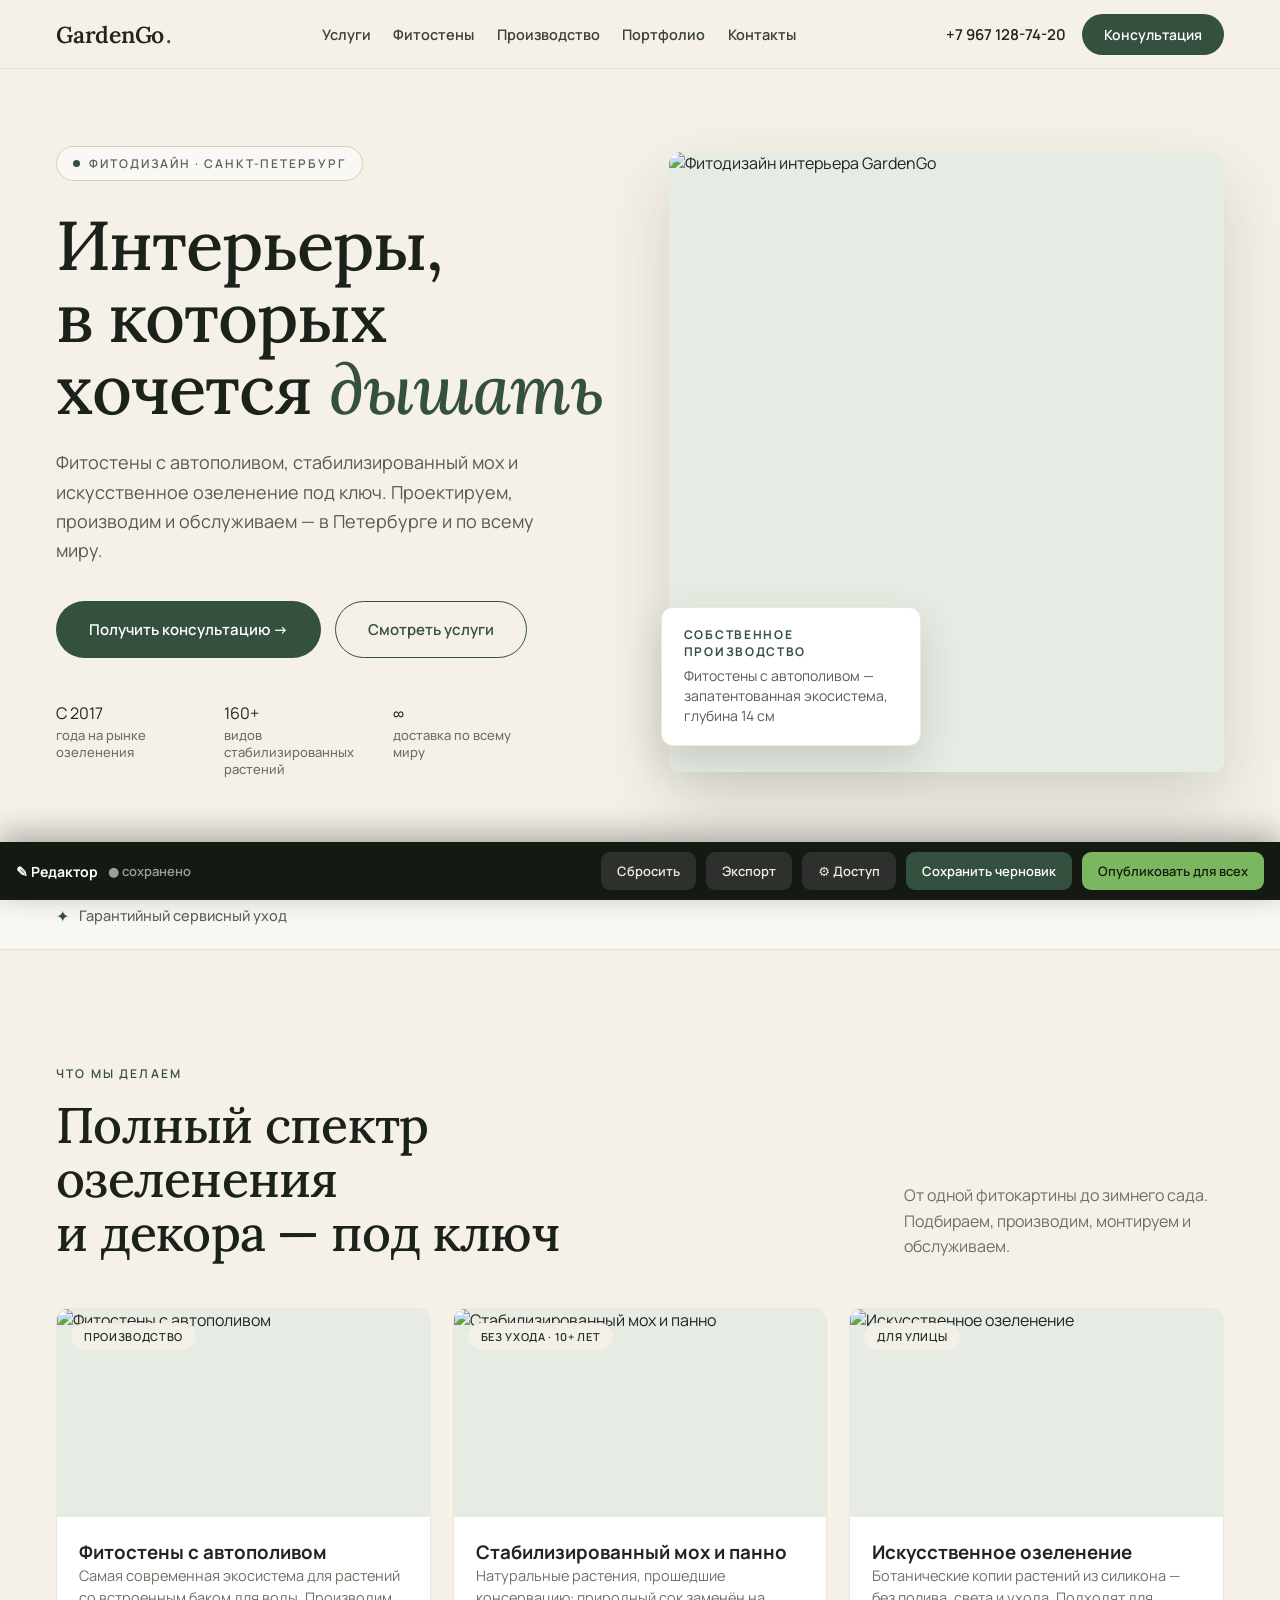
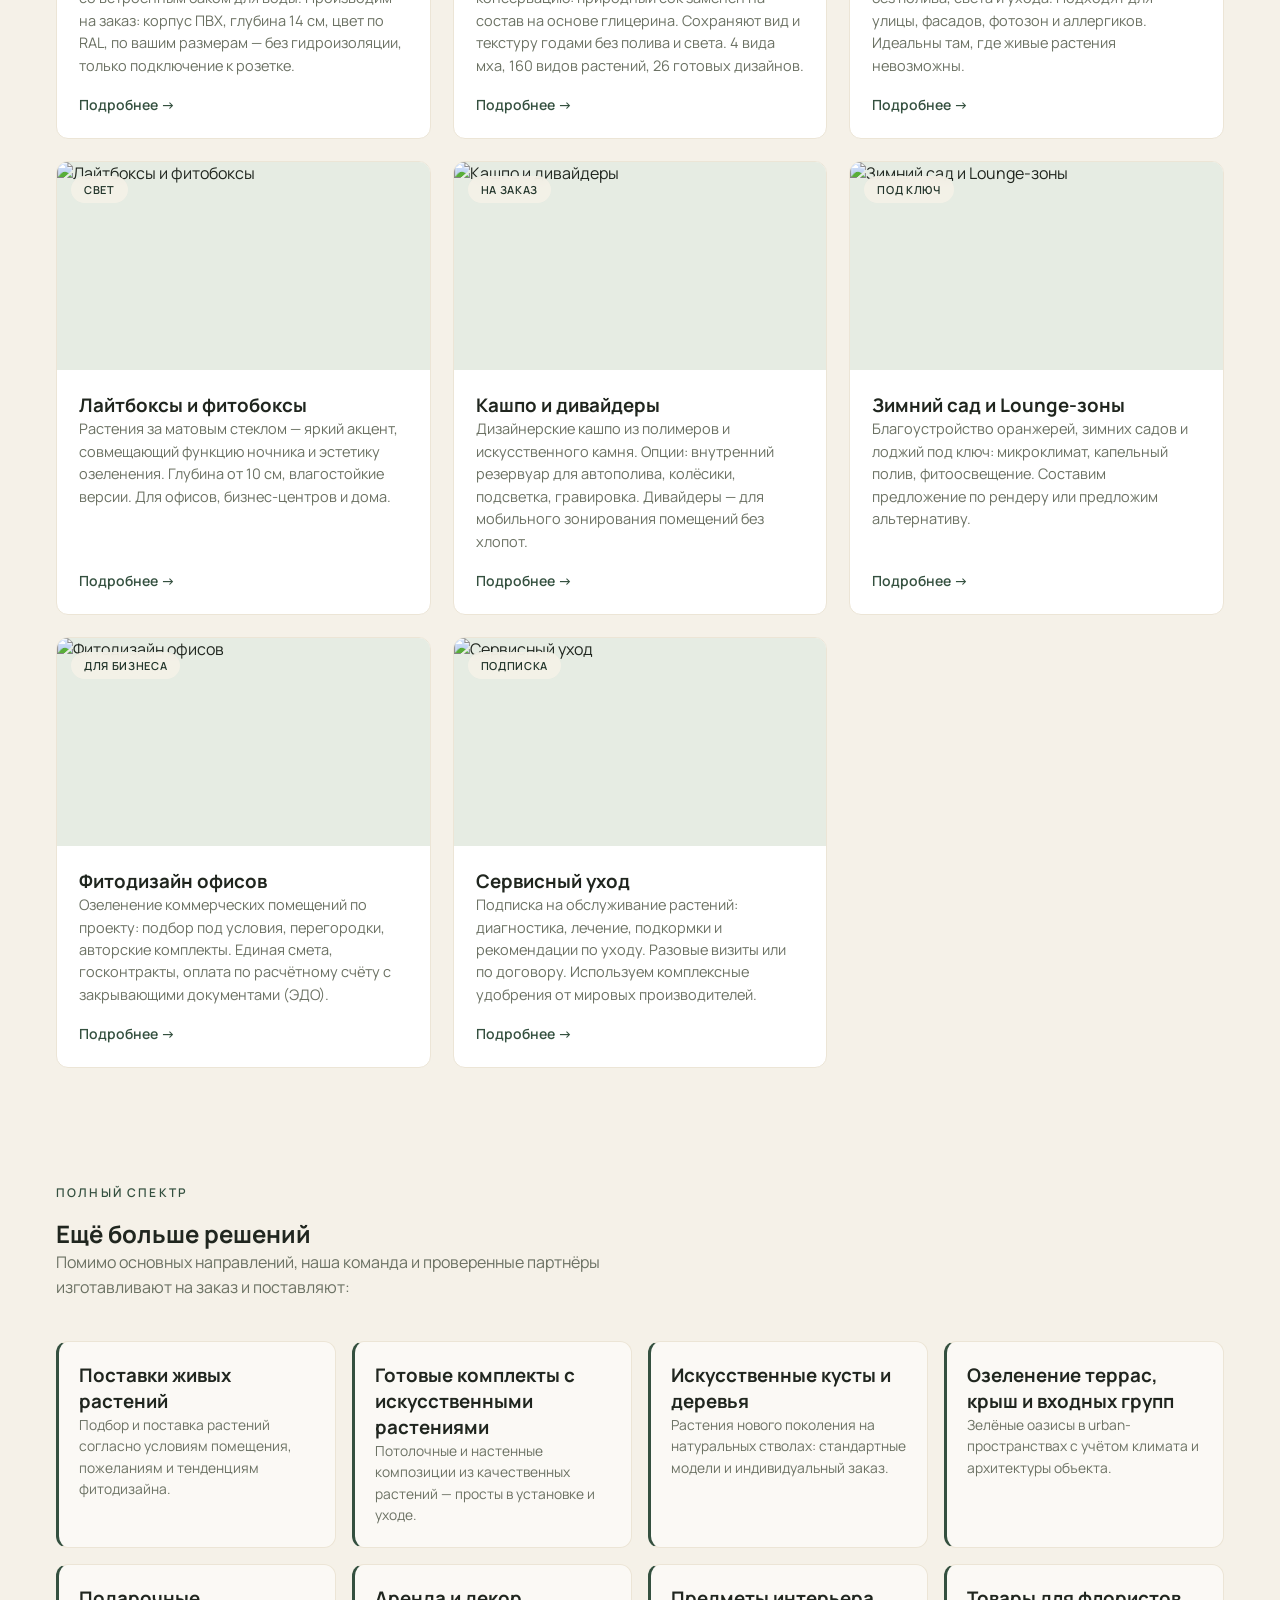
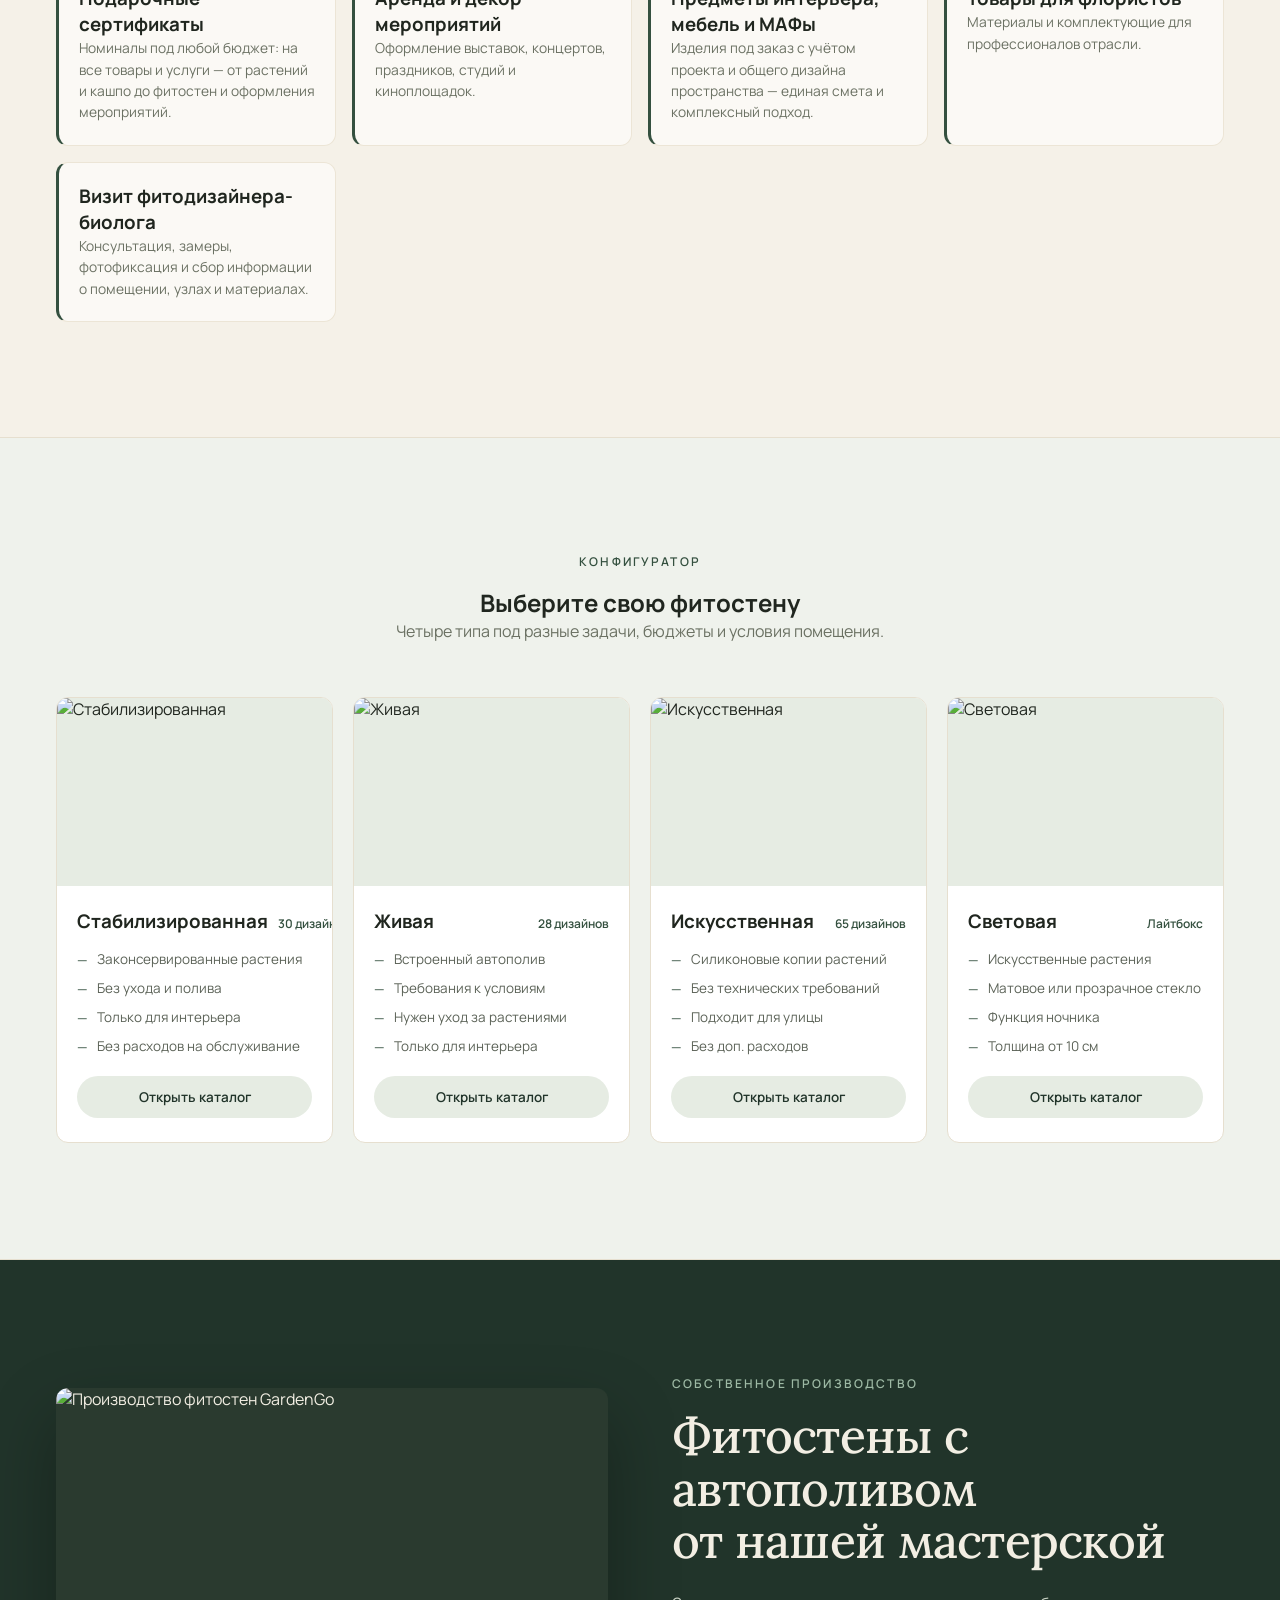
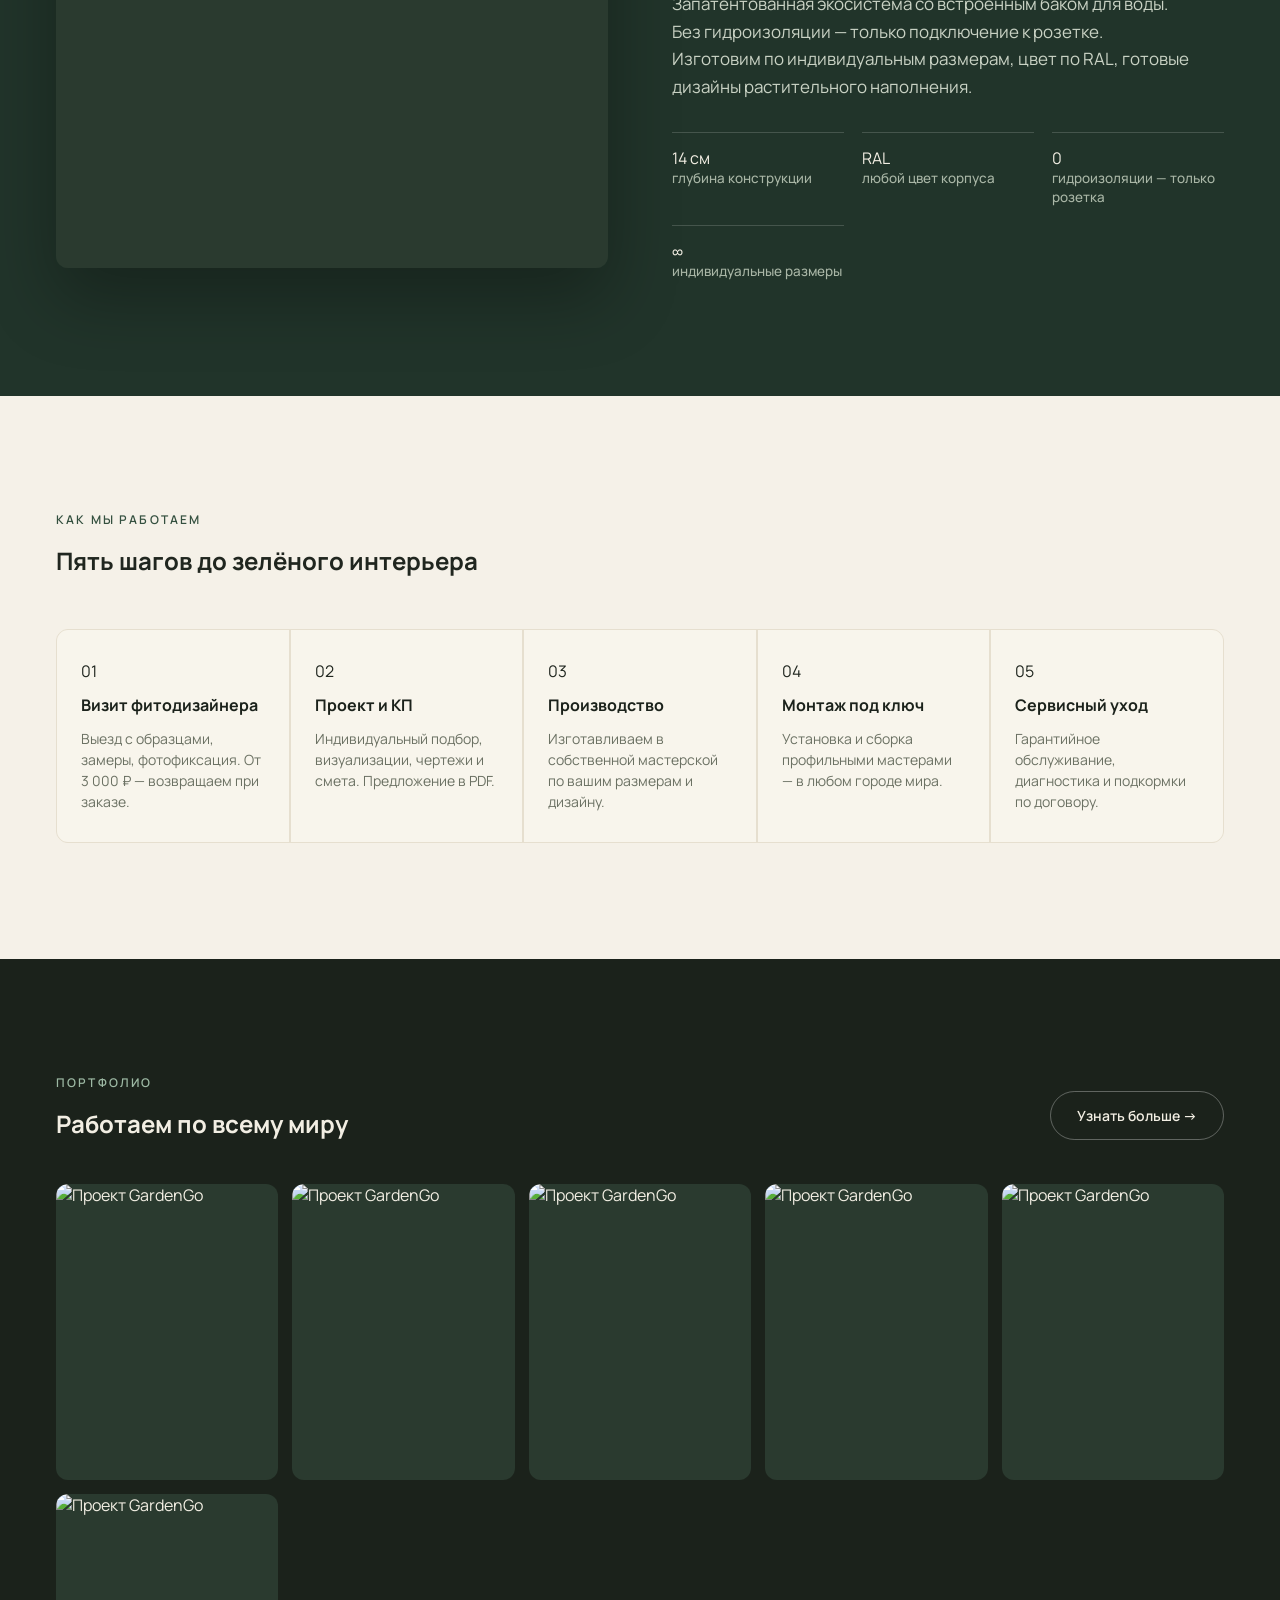
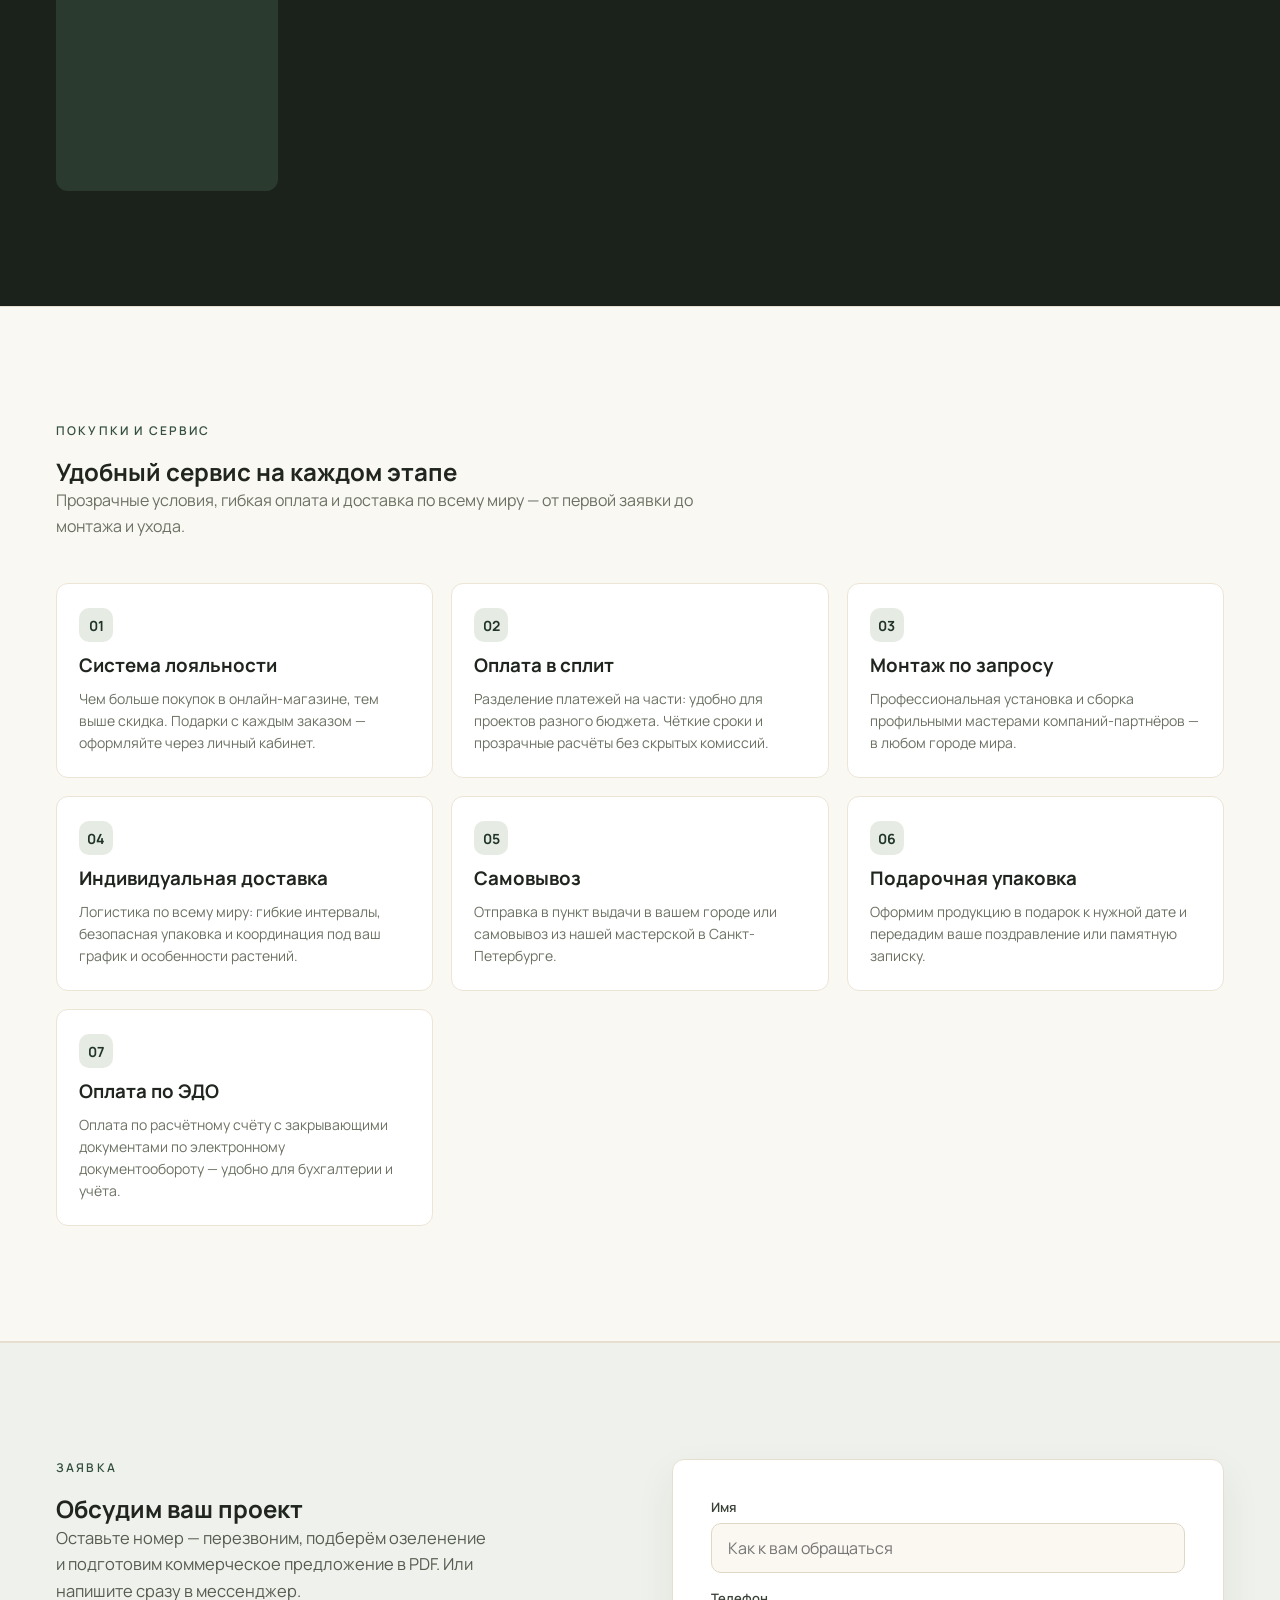
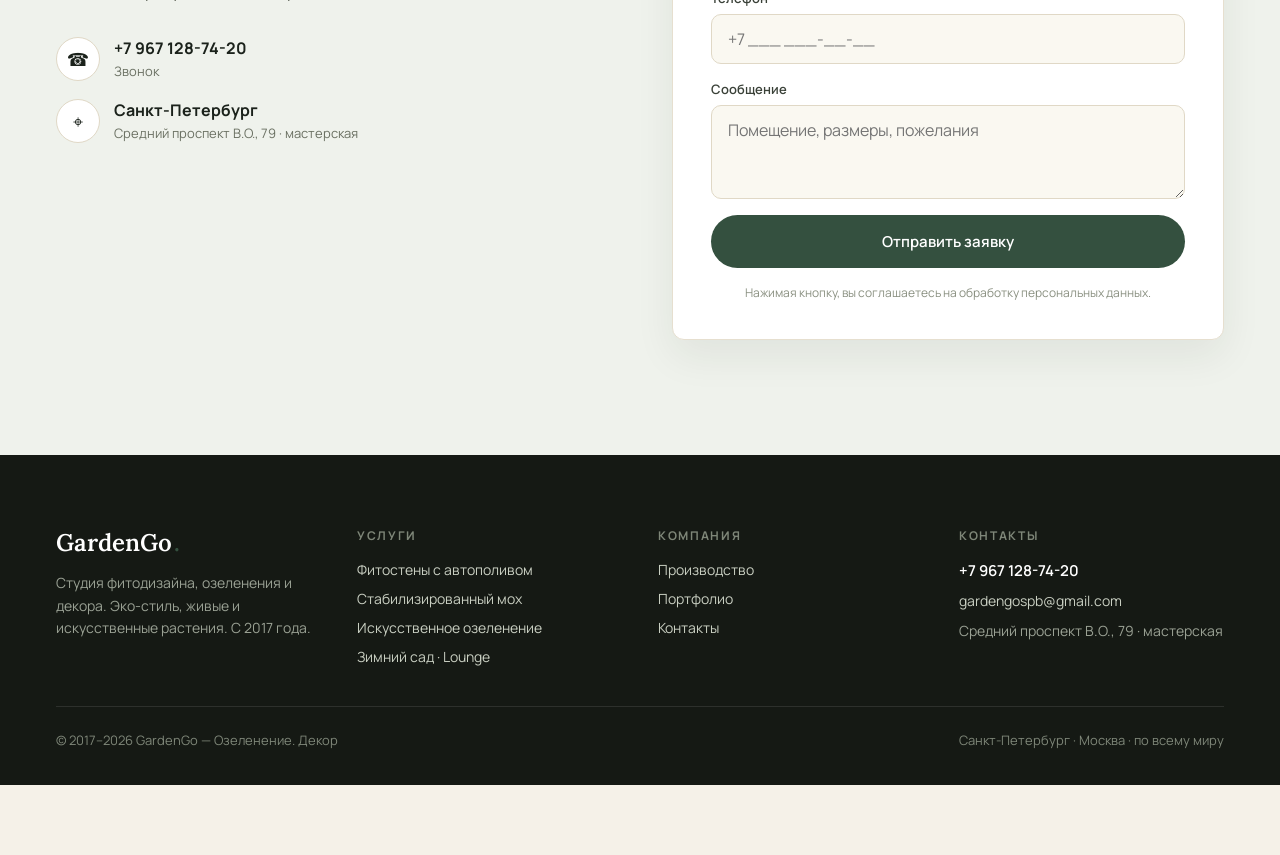
==== commit 9ded944d: "Временно скрыт раздел «Интернет-магазин» (showShop=false) — секция и пункт меню убраны. Кэш v=6 Co-A" ====
--- a/admin.html
+++ b/admin.html
@@ -9,7 +9,7 @@
 <link rel="preconnect" href="https://fonts.googleapis.com">
 <link rel="preconnect" href="https://fonts.gstatic.com" crossorigin>
 <link href="https://fonts.googleapis.com/css2?family=Lora:ital,wght@0,400;0,500;0,600;0,700;1,400;1,500&family=Manrope:wght@400;500;600;700;800&display=swap" rel="stylesheet">
-<link rel="stylesheet" href="styles.css?v=5">
+<link rel="stylesheet" href="styles.css?v=6">
 </head>
 <body>
 <div id="app"></div>
@@ -62,7 +62,7 @@
 
 <div class="gg-toast" id="gg-toast"></div>
 
-<script src="app.js?v=5"></script>
+<script src="app.js?v=6"></script>
 <script>
 (() => {
   "use strict";
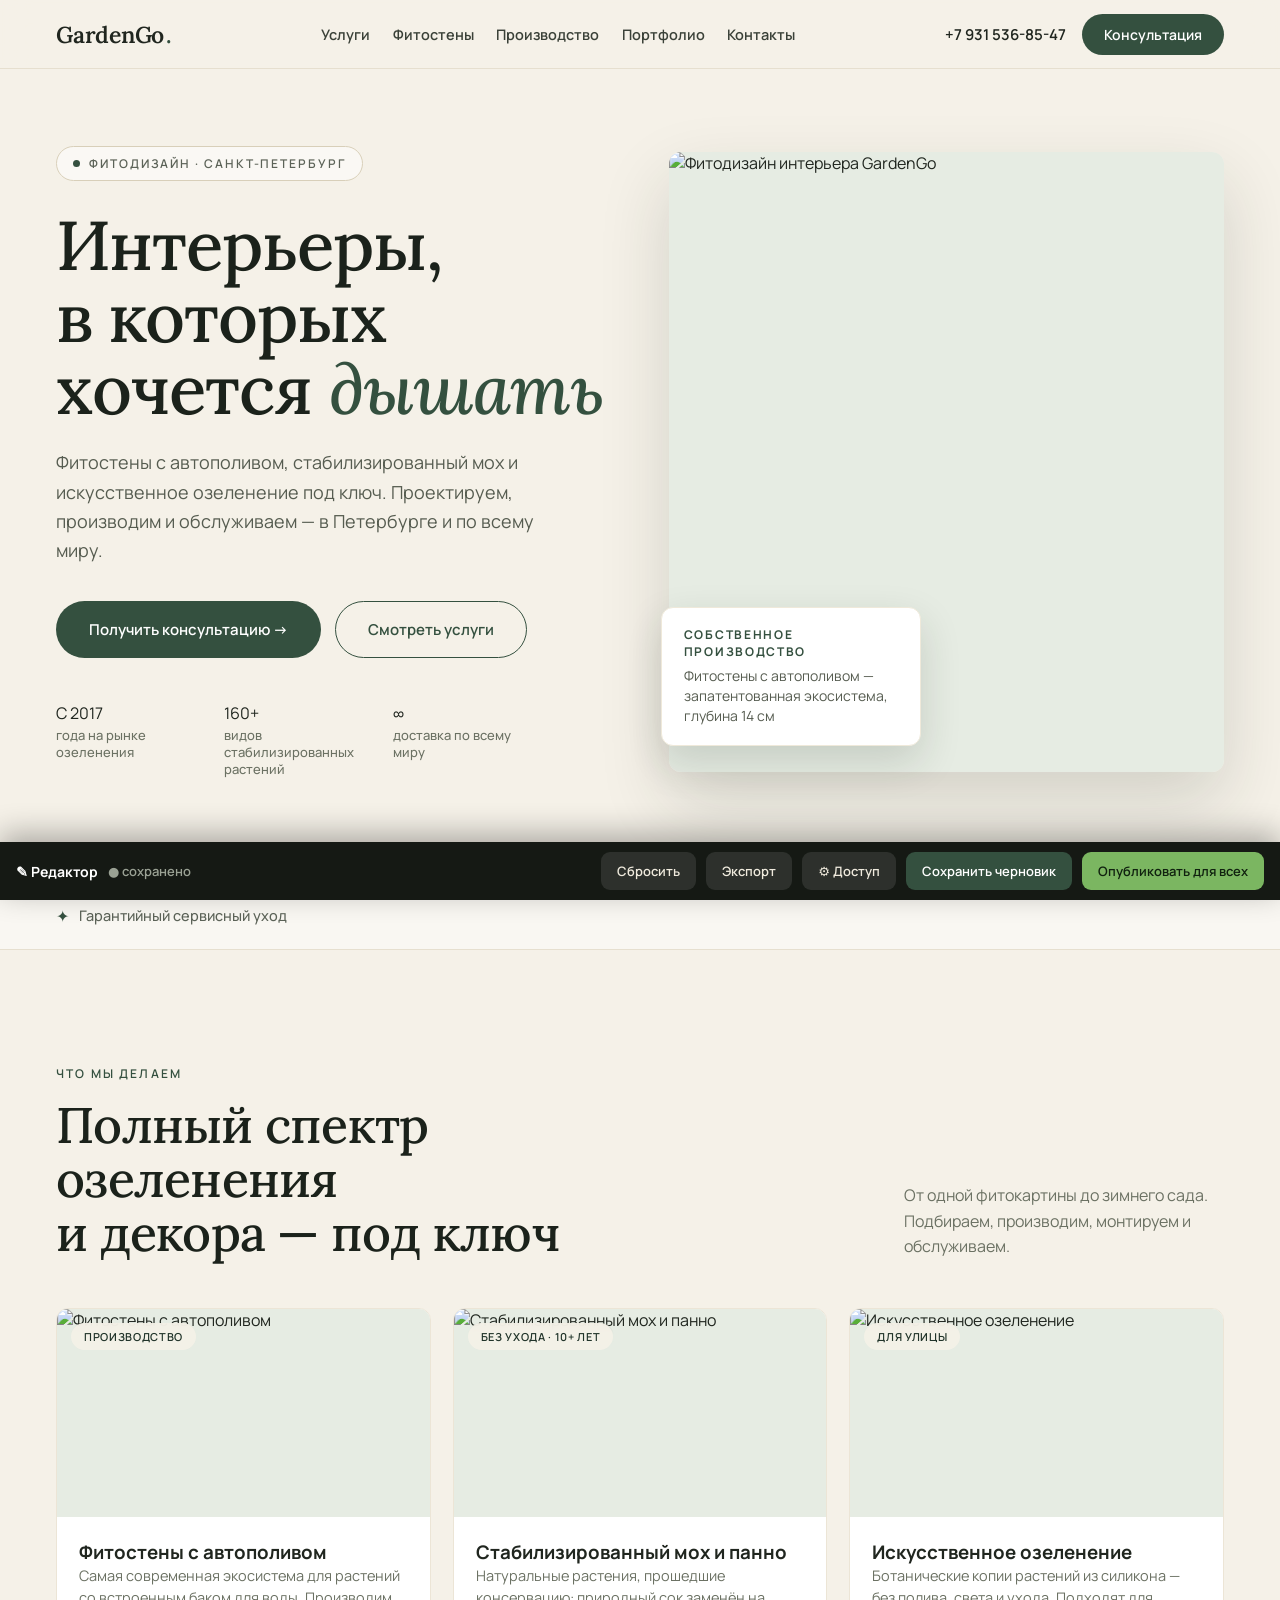
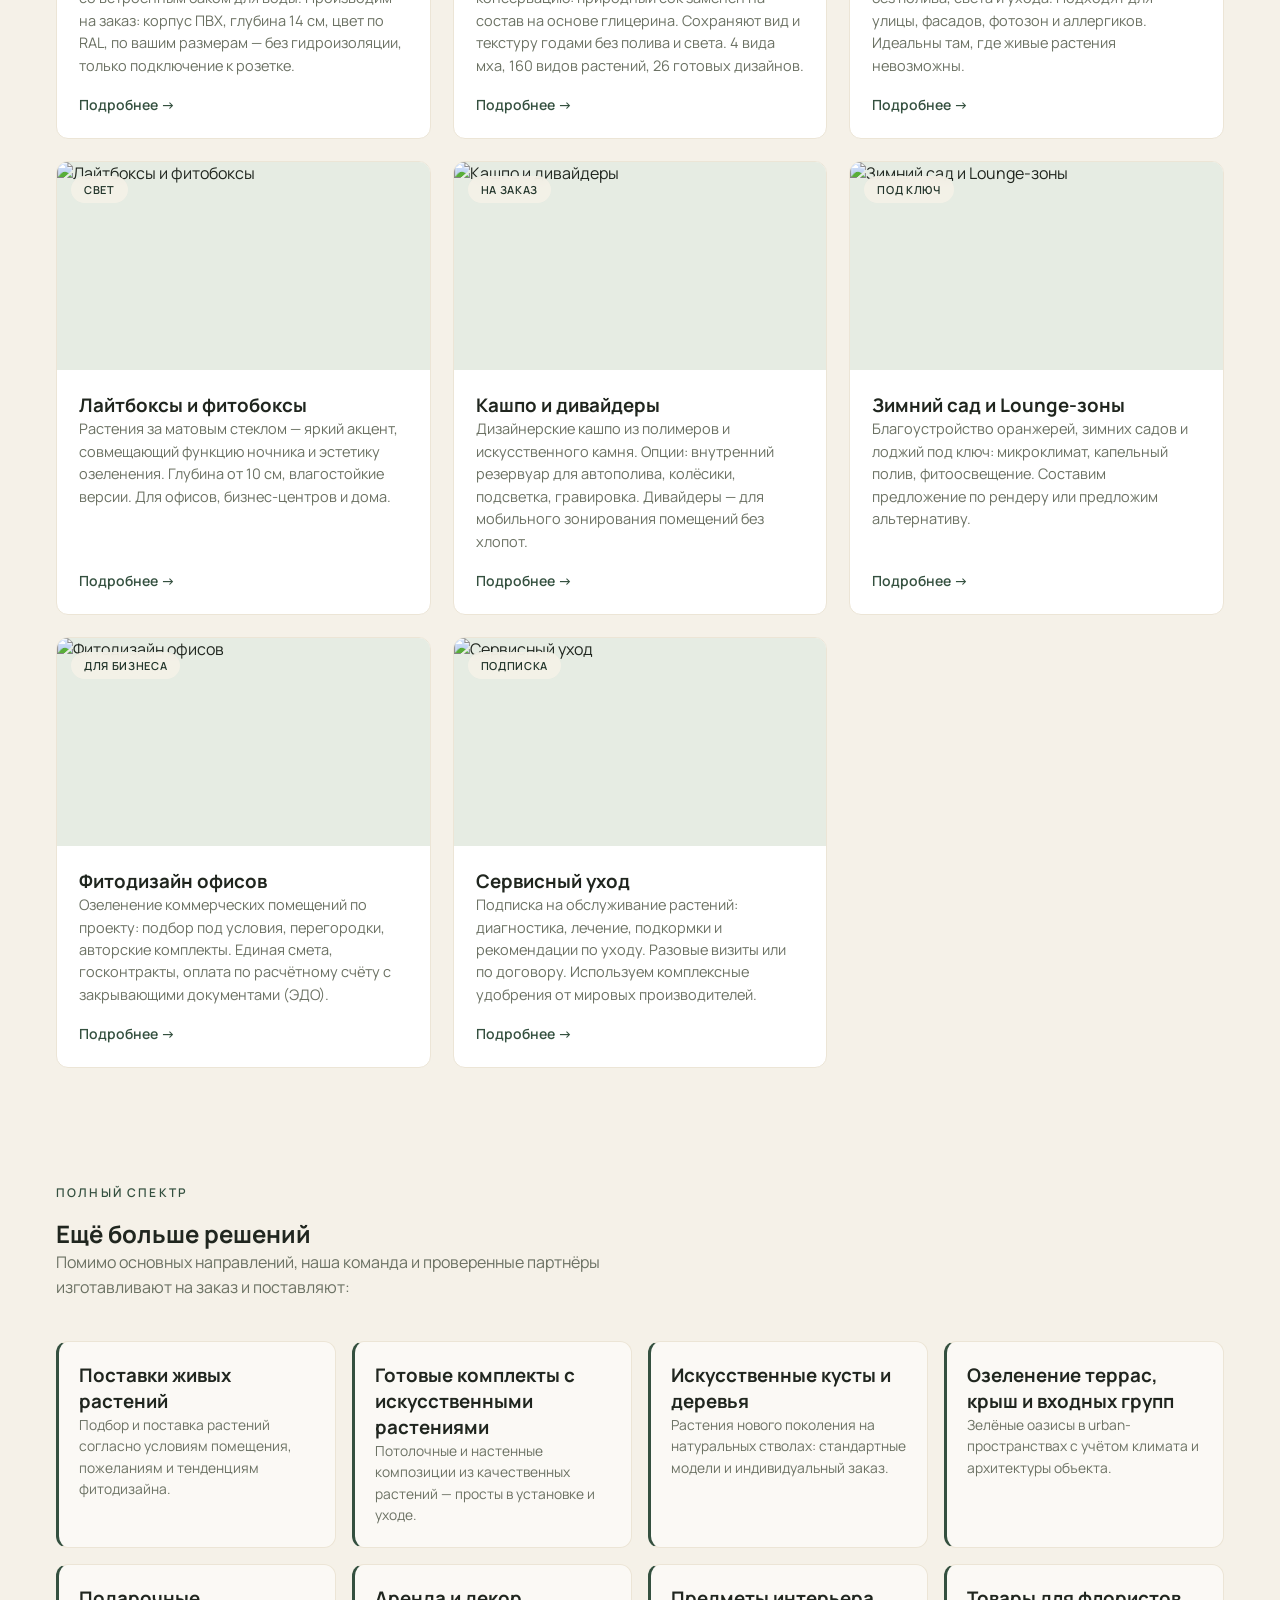
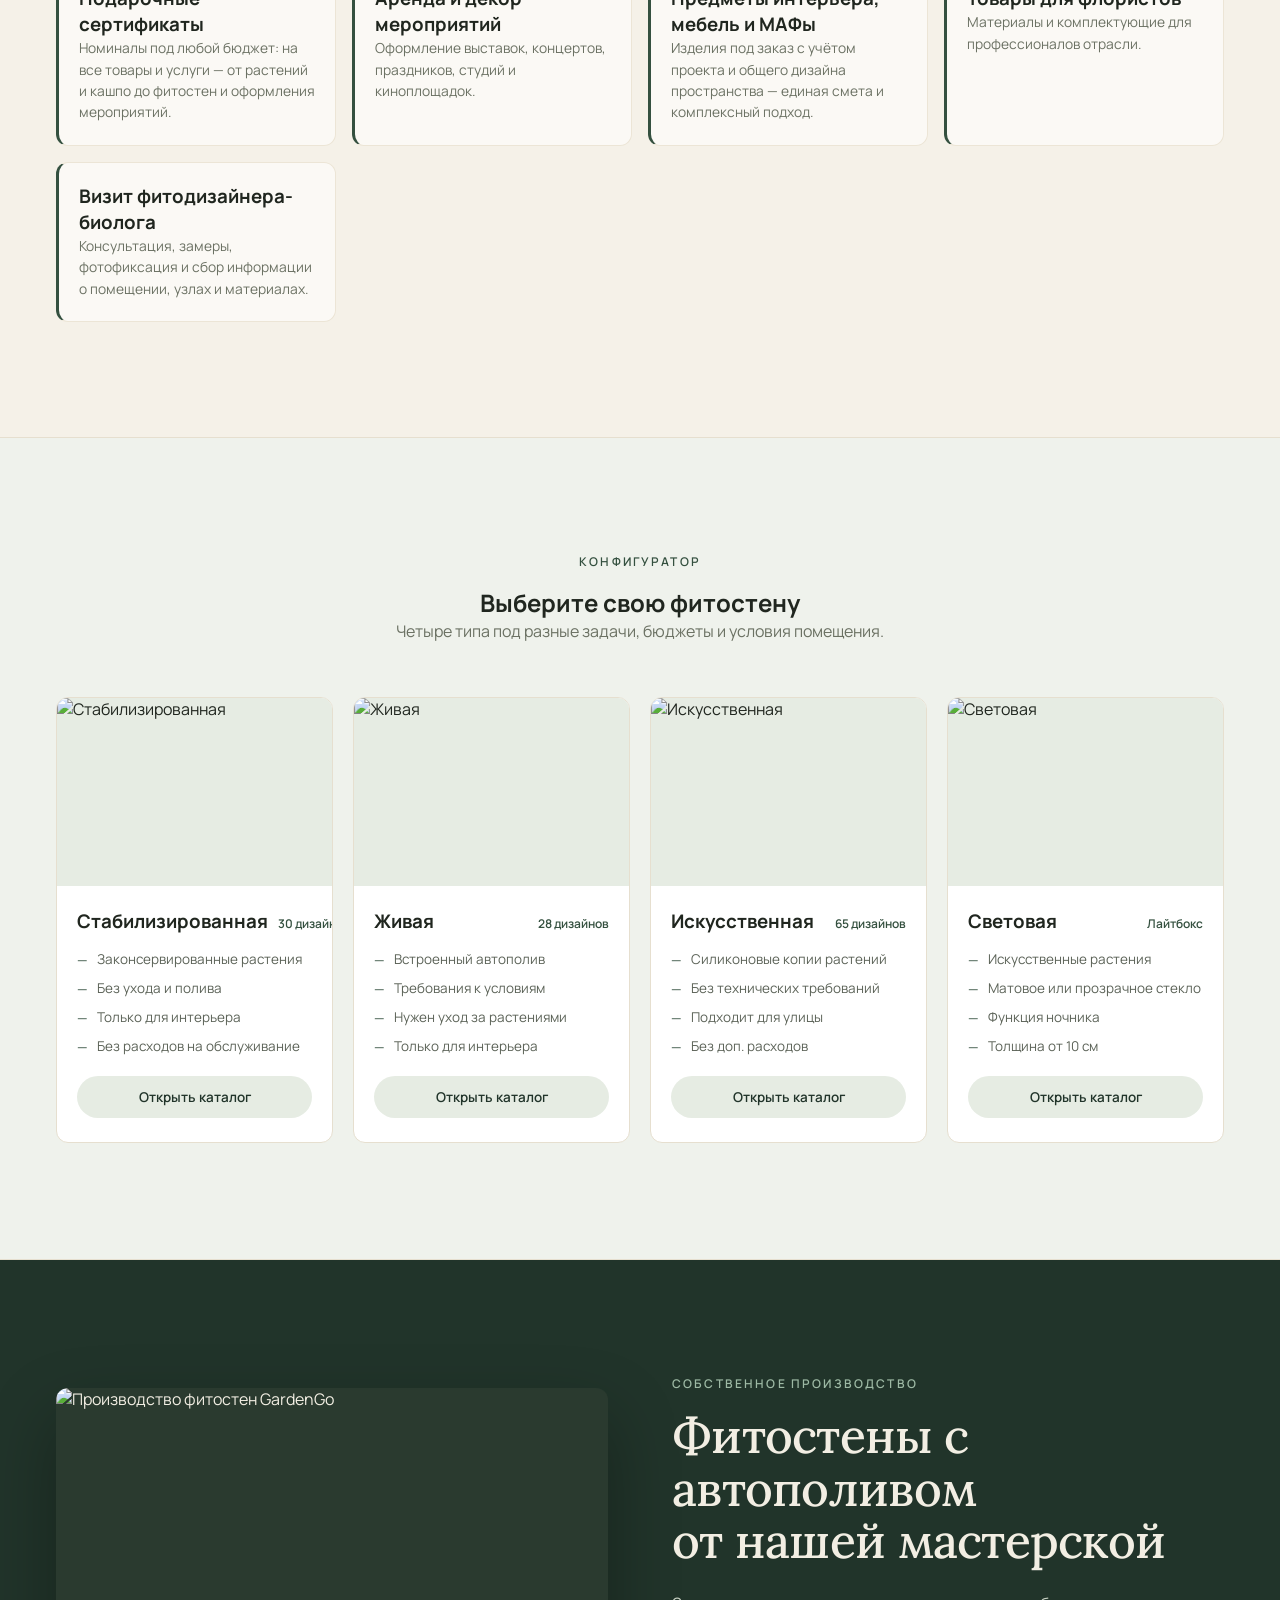
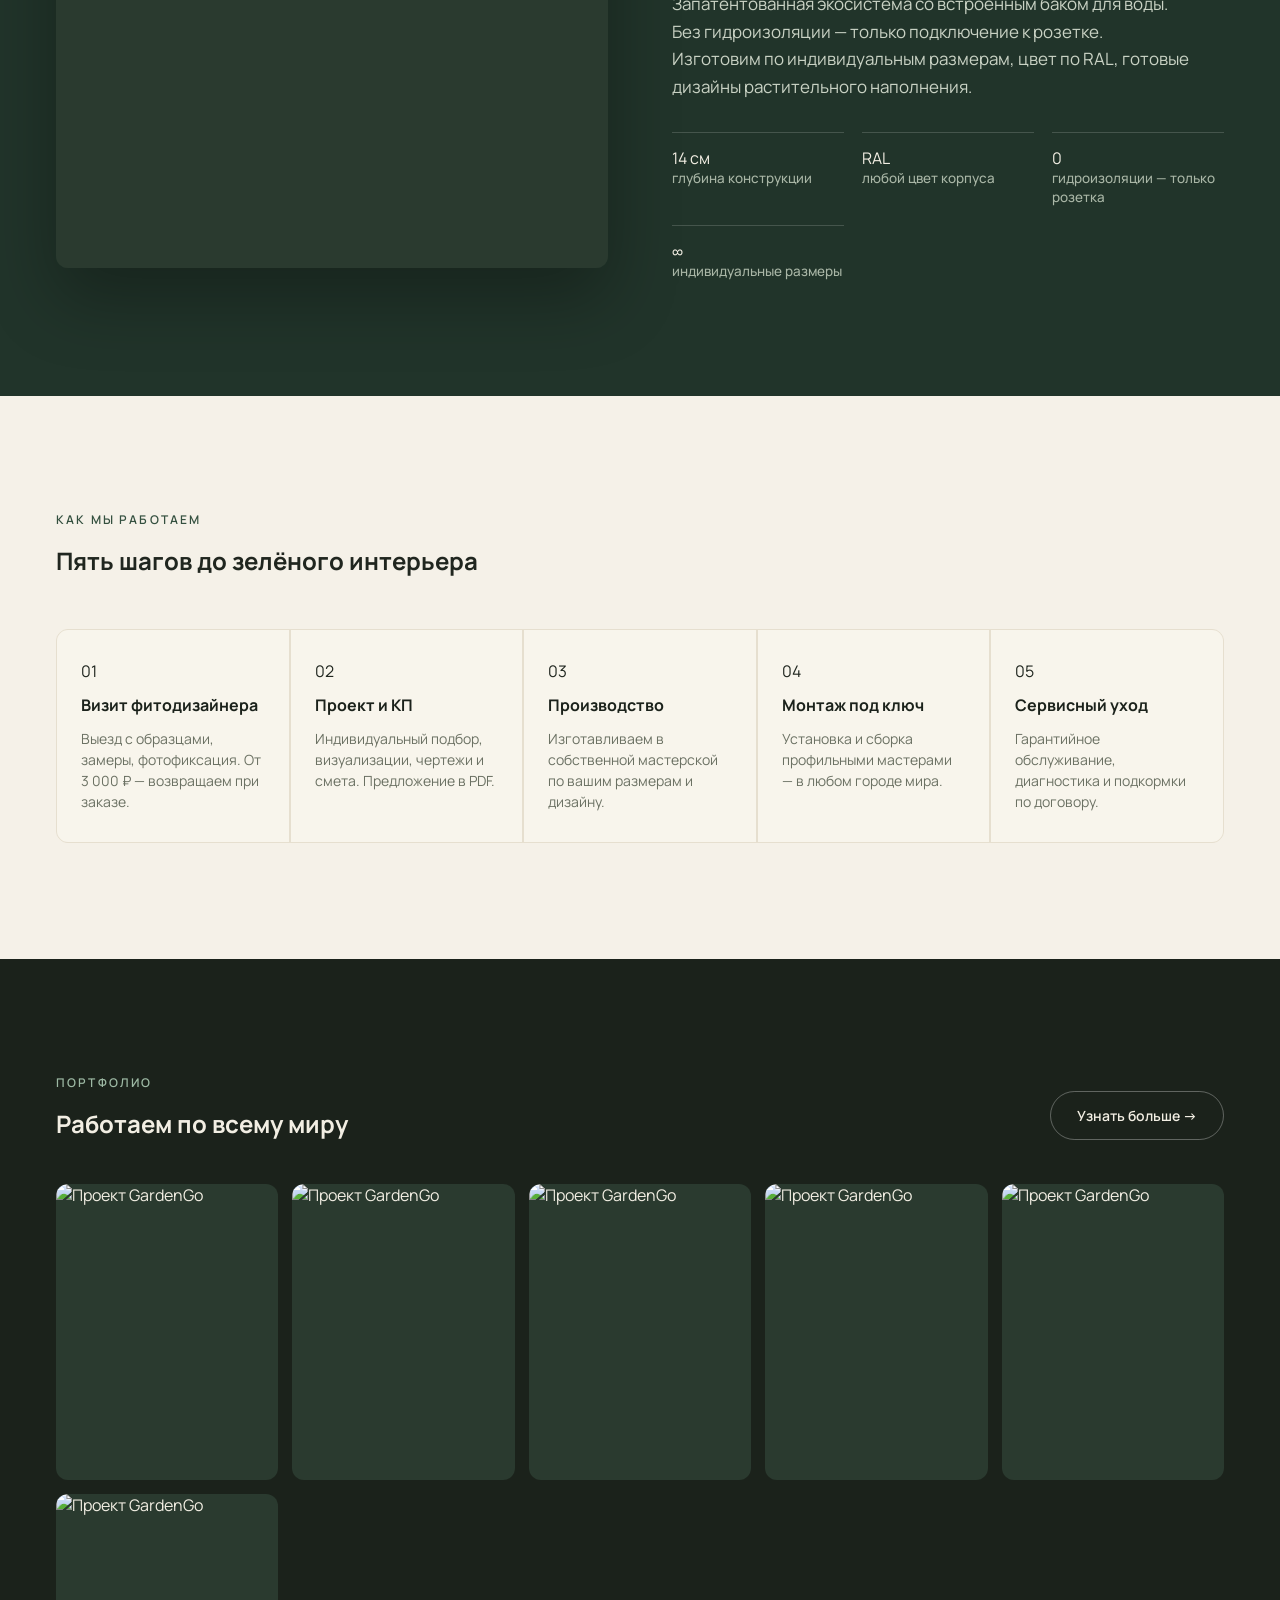
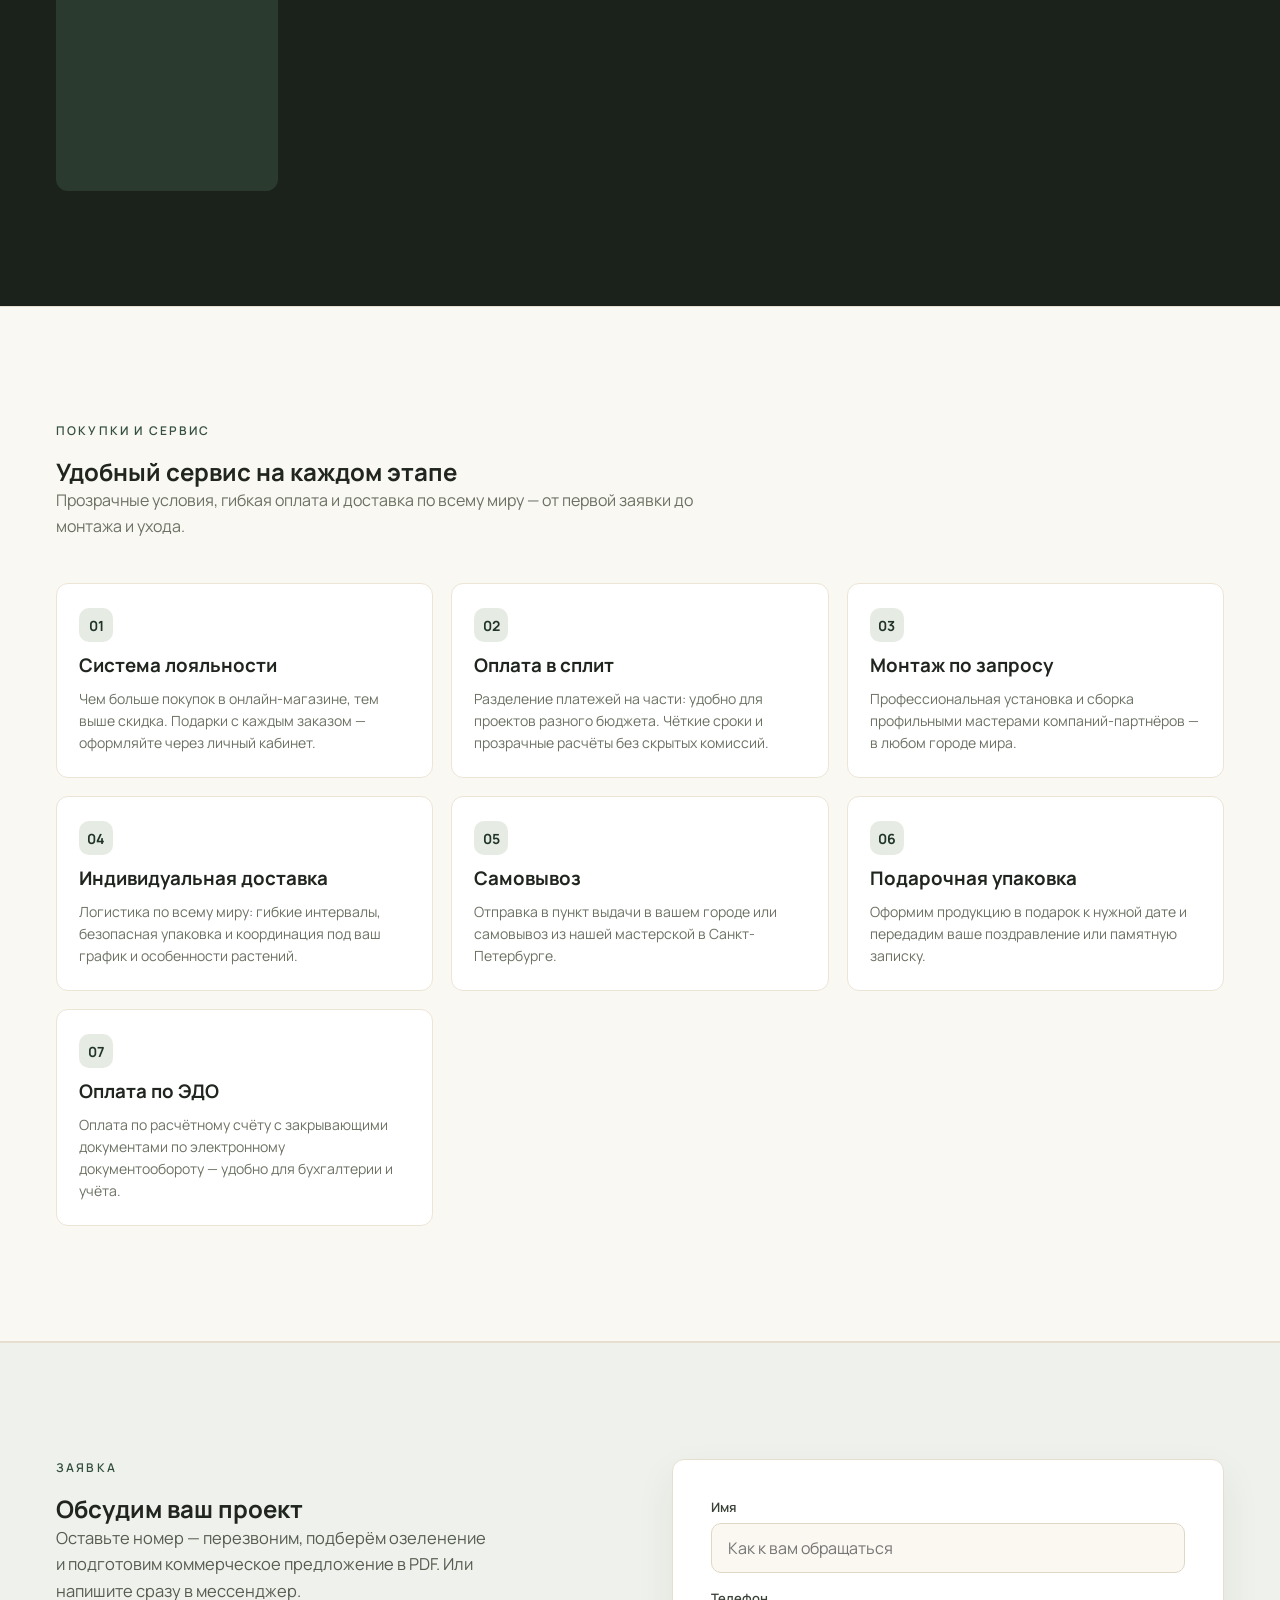
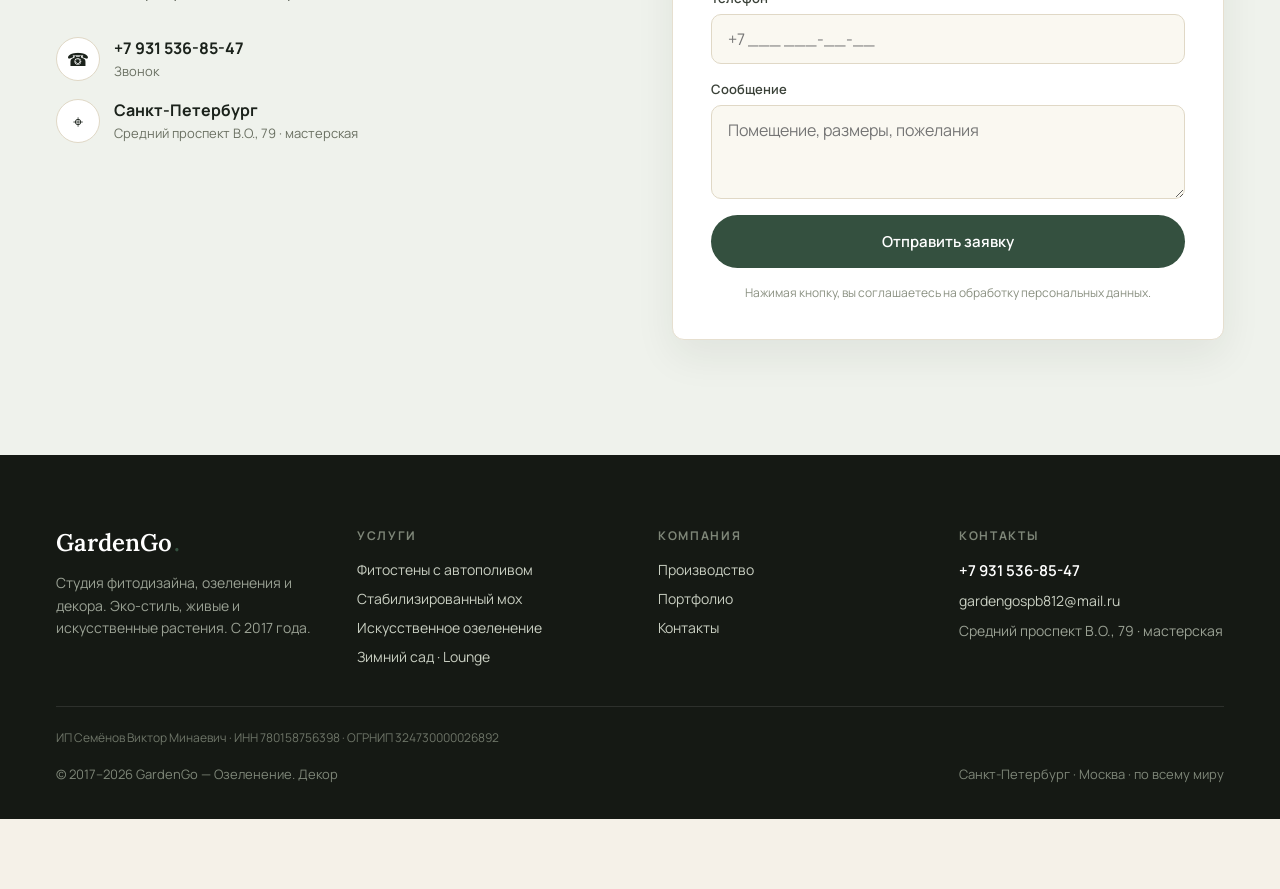
==== commit 2a3c4d97: "Контакты: новые телефон/email везде (+7 931 536-85-47, gardengospb812@mail.ru), добавлены реквизиты " ====
--- a/admin.html
+++ b/admin.html
@@ -9,7 +9,7 @@
 <link rel="preconnect" href="https://fonts.googleapis.com">
 <link rel="preconnect" href="https://fonts.gstatic.com" crossorigin>
 <link href="https://fonts.googleapis.com/css2?family=Lora:ital,wght@0,400;0,500;0,600;0,700;1,400;1,500&family=Manrope:wght@400;500;600;700;800&display=swap" rel="stylesheet">
-<link rel="stylesheet" href="styles.css?v=6">
+<link rel="stylesheet" href="styles.css?v=7">
 </head>
 <body>
 <div id="app"></div>
@@ -62,7 +62,7 @@
 
 <div class="gg-toast" id="gg-toast"></div>
 
-<script src="app.js?v=6"></script>
+<script src="app.js?v=7"></script>
 <script>
 (() => {
   "use strict";
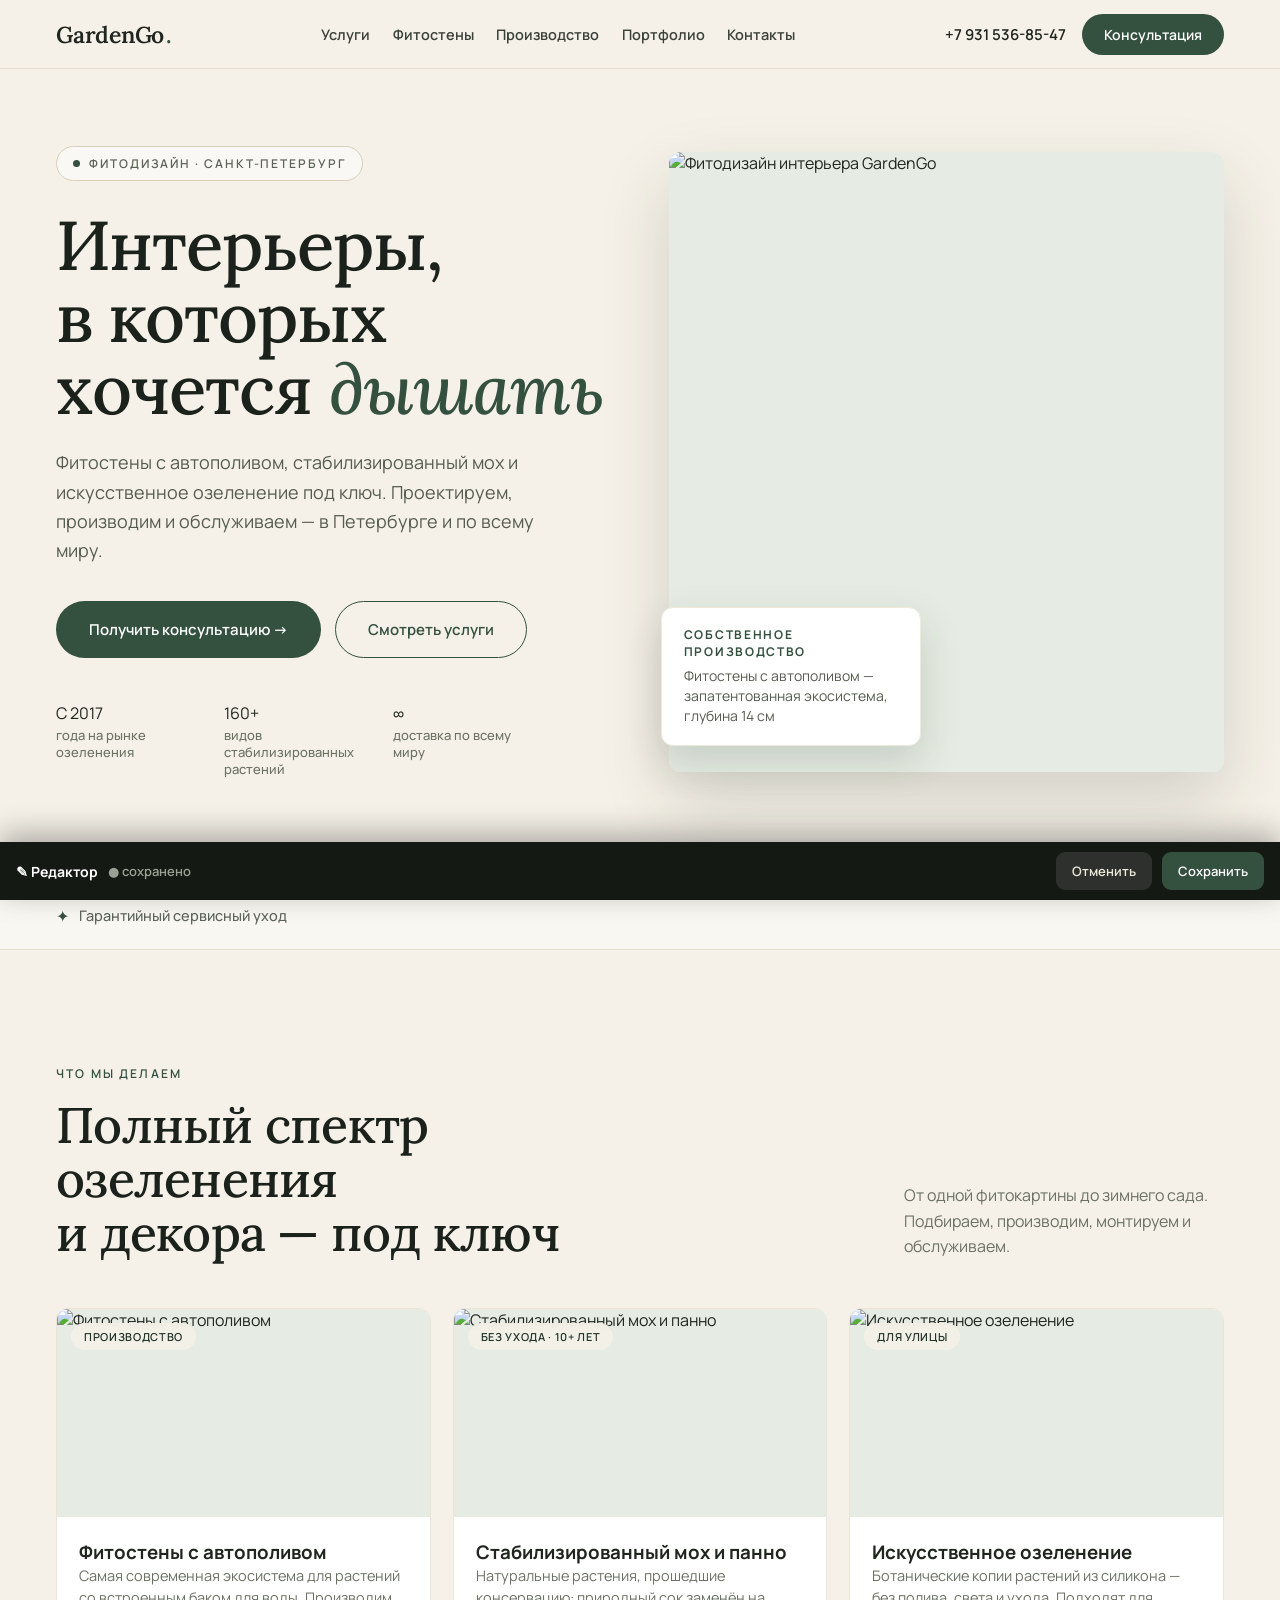
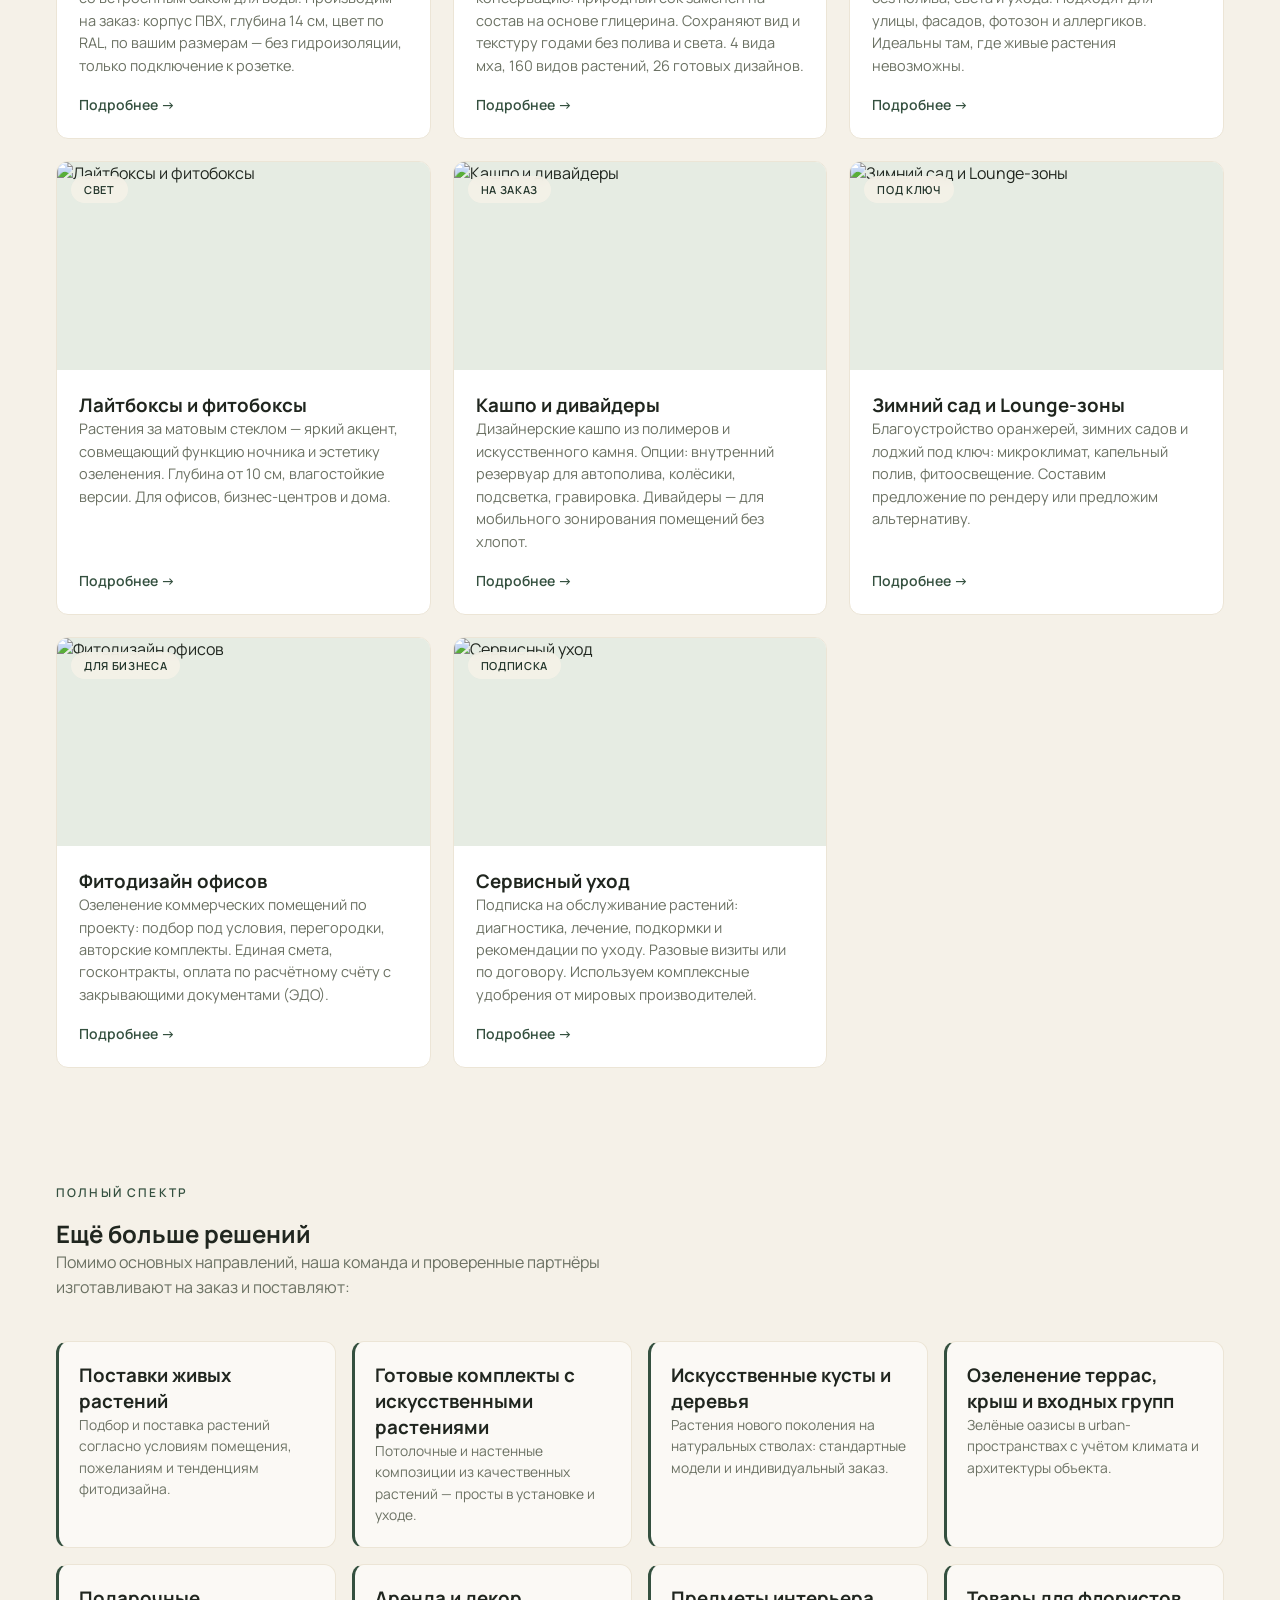
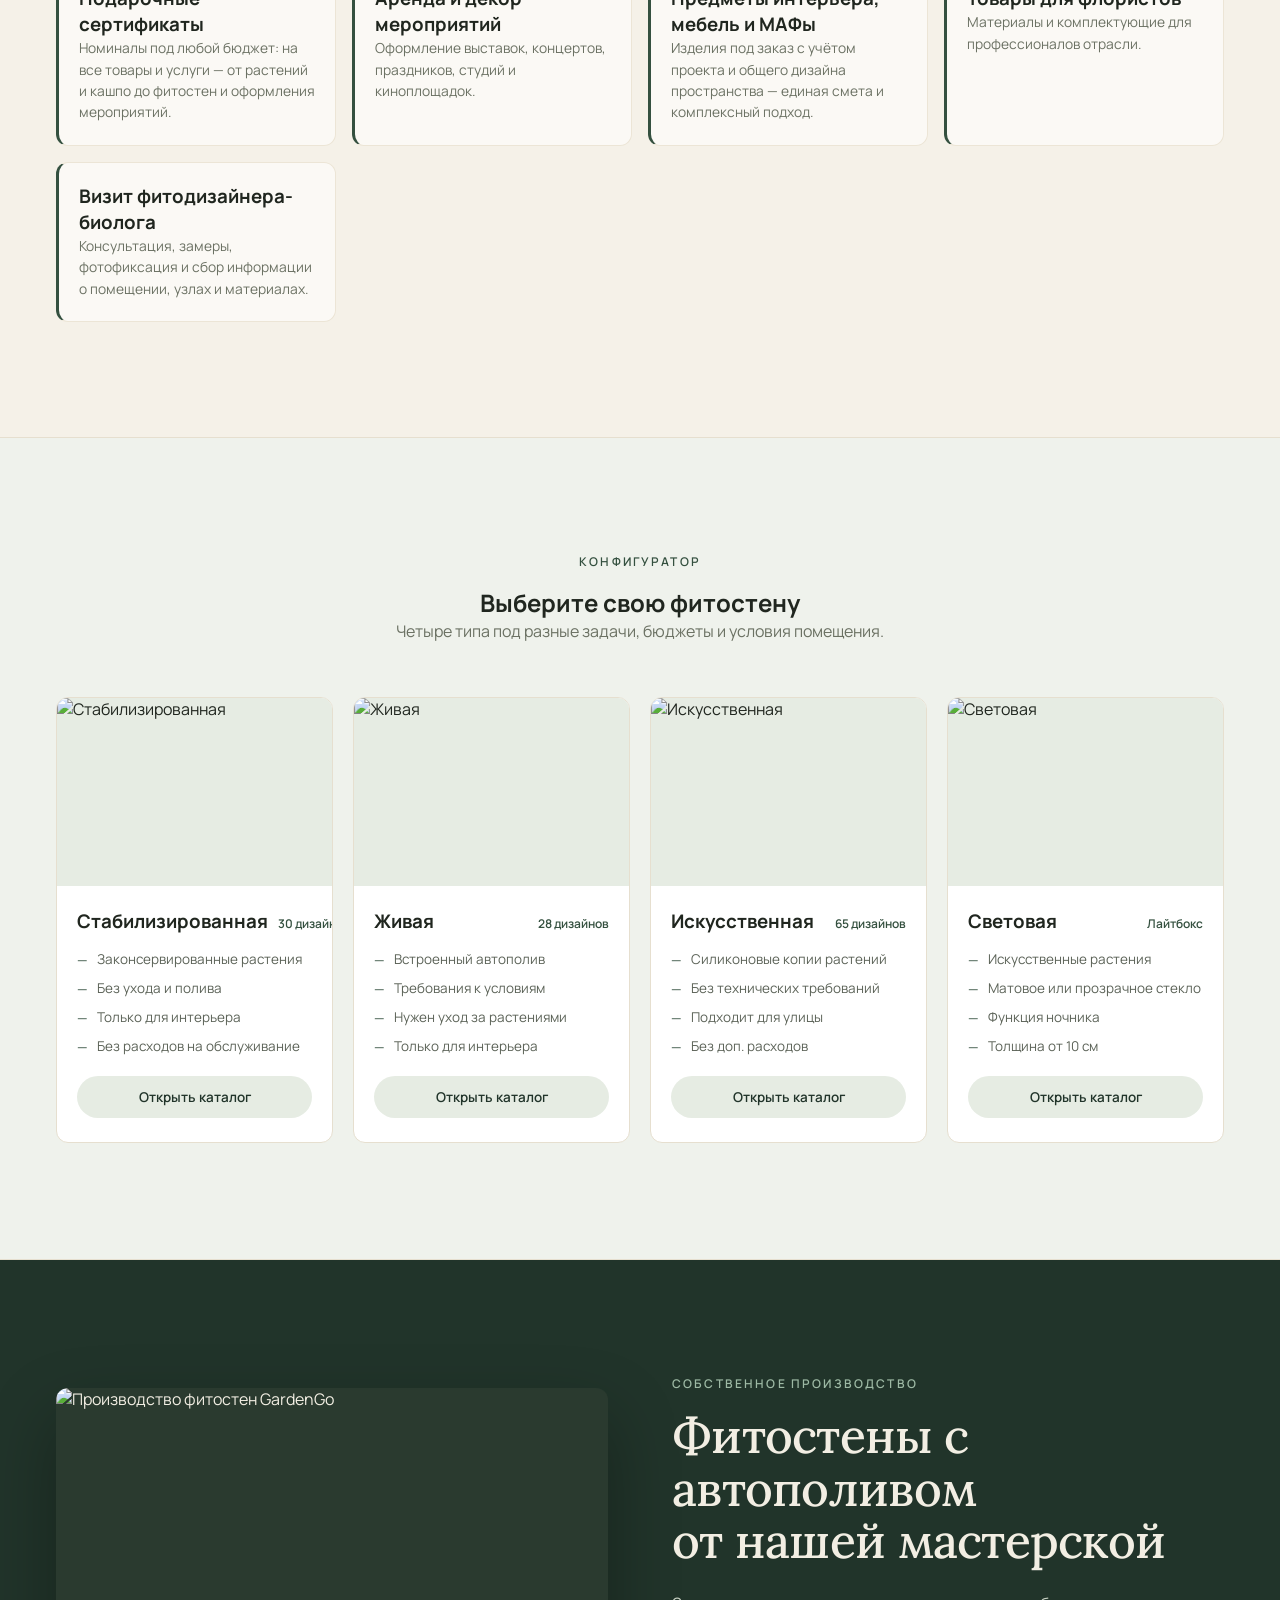
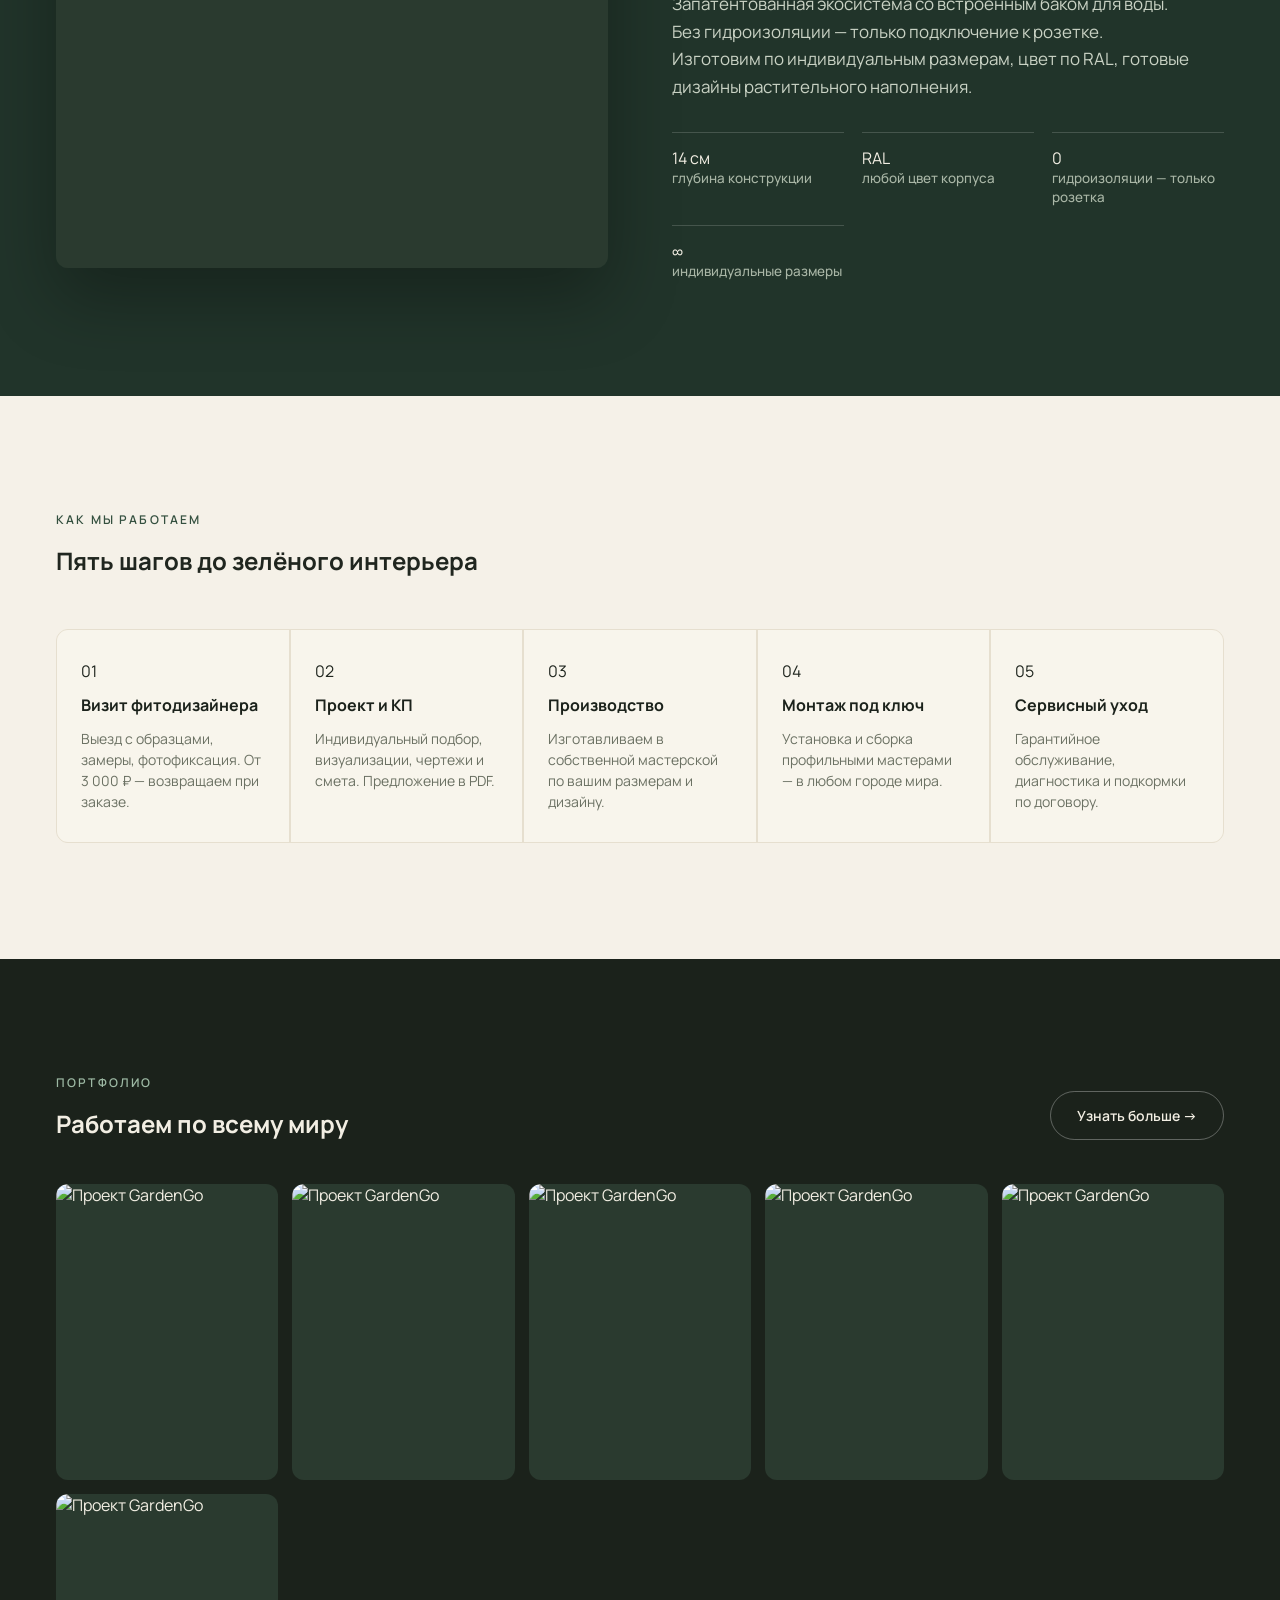
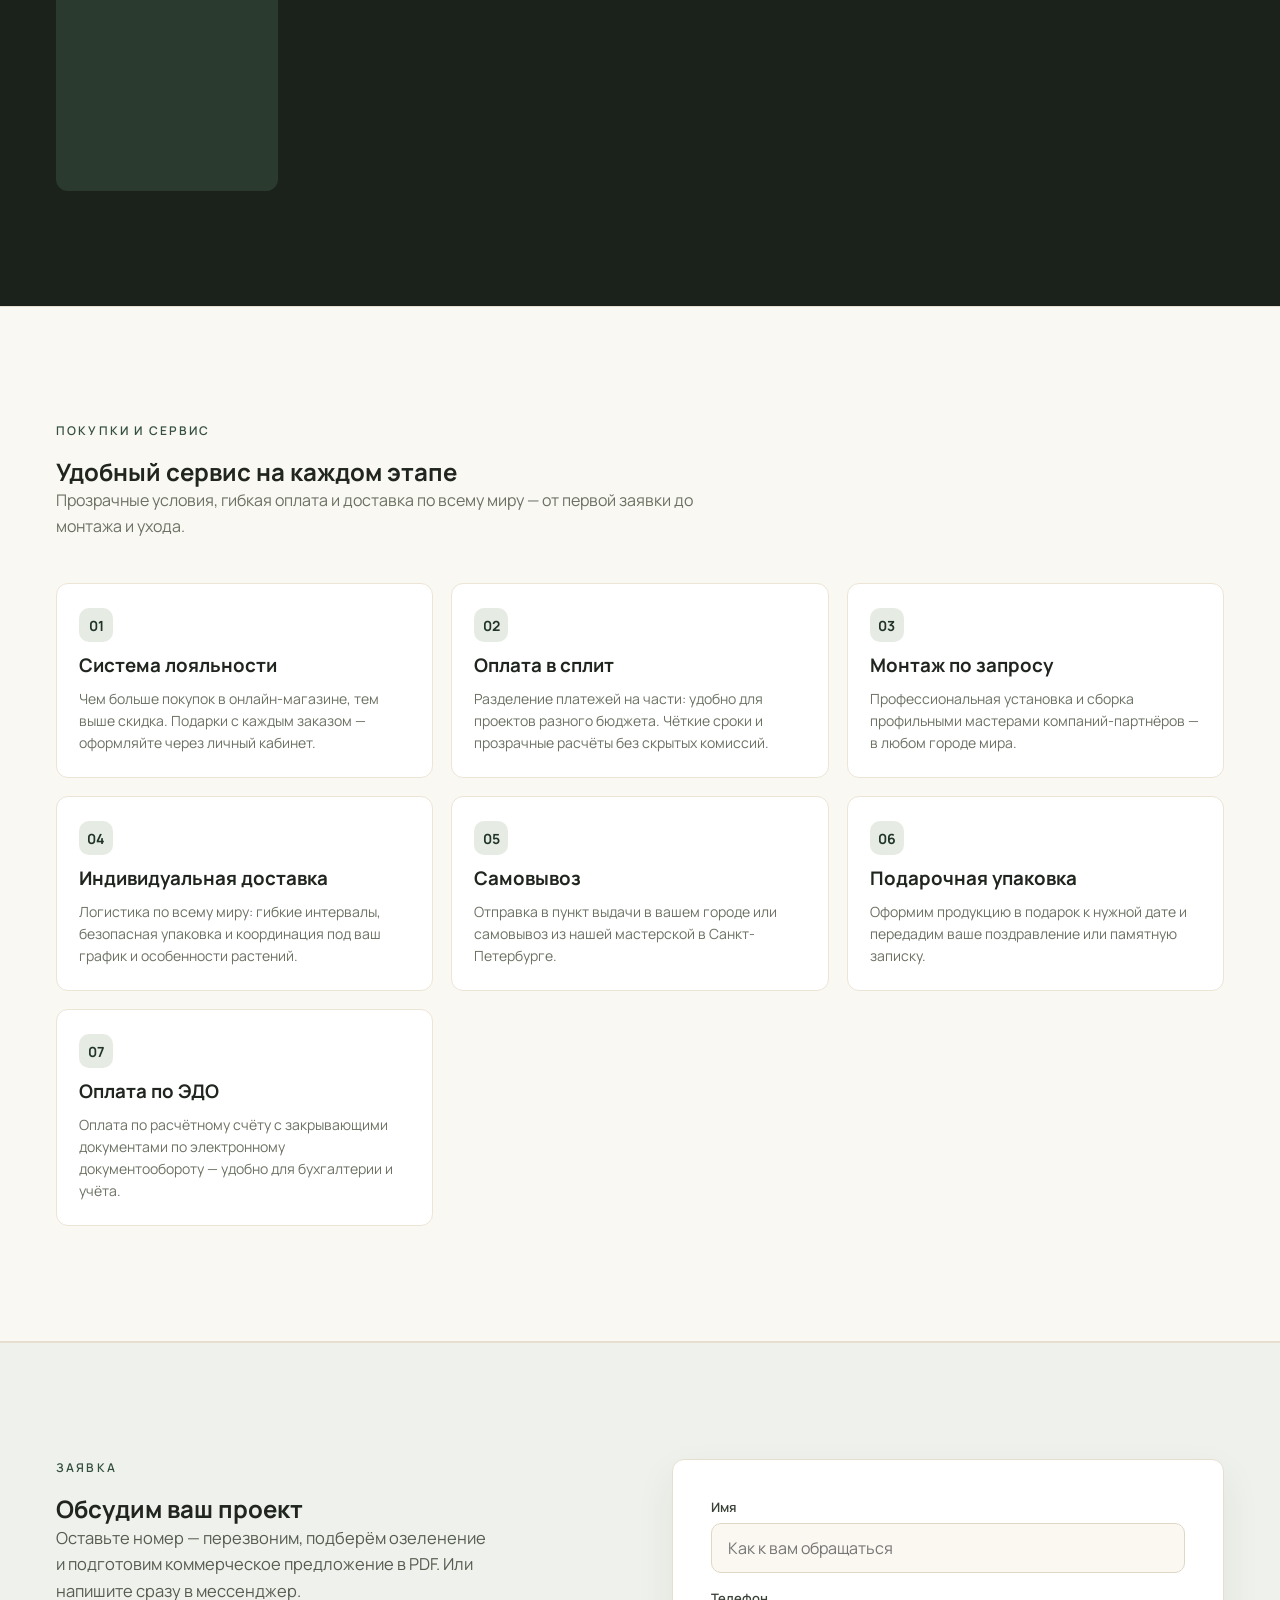
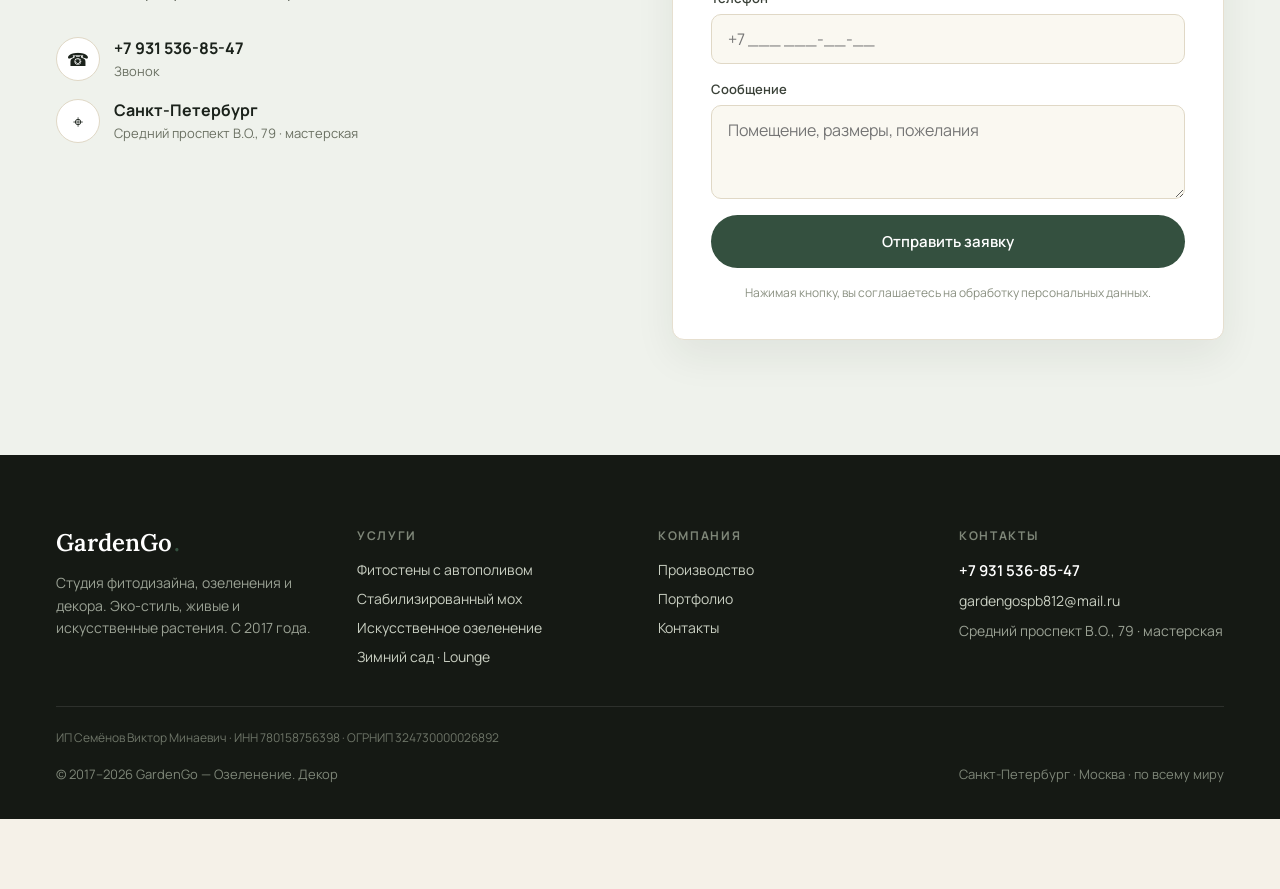
==== commit b67c8d53: "Редактор упрощён: одна кнопка «Сохранить», убраны окно токена/доступа, экспорт и отдельная публикаци" ====
--- a/admin.html
+++ b/admin.html
@@ -19,11 +19,8 @@
   <span style="font:700 14px Manrope;color:#fff;">✎ Редактор</span>
   <span id="gg-status" class="dot">● сохранено</span>
   <span class="sp"></span>
-  <button class="b-ghost" id="gg-reset" title="Вернуть к опубликованной версии">Сбросить</button>
-  <button class="b-ghost" id="gg-export">Экспорт</button>
-  <button class="b-ghost" id="gg-settings">⚙ Доступ</button>
-  <button class="b-save" id="gg-save">Сохранить черновик</button>
-  <button class="b-pub" id="gg-publish">Опубликовать для всех</button>
+  <button class="b-ghost" id="gg-reset" title="Отменить несохранённые правки">Отменить</button>
+  <button class="b-save" id="gg-save">Сохранить</button>
 </div>
 
 <!-- image picker -->
@@ -42,32 +39,15 @@
   </div>
 </div>
 
-<!-- settings (publish access) -->
-<div class="gg-modal" id="gg-set-modal">
-  <div class="card">
-    <h3>Доступ для публикации</h3>
-    <small style="margin:0 0 6px;">«Опубликовать» сохраняет изменения в GitHub, и через ~1 минуту сайт обновляется для всех. Нужен персональный токен GitHub с правом записи в репозиторий. Токен хранится только в этом браузере.</small>
-    <label>GitHub токен</label>
-    <input type="password" id="gg-token" placeholder="ghp_…">
-    <label>Репозиторий (owner/name)</label>
-    <input type="text" id="gg-repo" placeholder="egegje/gardengo">
-    <label>Ветка</label>
-    <input type="text" id="gg-branch" placeholder="main">
-    <div class="row">
-      <button class="ok" id="gg-set-ok">Сохранить</button>
-      <button class="cancel" id="gg-set-cancel">Отмена</button>
-    </div>
-  </div>
-</div>
-
 <div class="gg-toast" id="gg-toast"></div>
 
 <script src="app.js?v=7"></script>
 <script>
 (() => {
   "use strict";
-  // default publish target (can be overridden in ⚙ Доступ)
-  const DEFAULTS = { repo: 'egegje/gardengo', branch: 'main', path: 'content.json' };
+  // Публикация настраивается ОДИН раз: впишите token — и «Сохранить» сразу обновляет сайт для всех.
+  // Пусто = «Сохранить» хранит правки только в этом браузере (черновик).
+  const PUBLISH = { token: '', repo: 'egegje/gardengo', branch: 'main', path: 'content.json' };
 
   const $ = (id) => document.getElementById(id);
   const status = $('gg-status');
@@ -75,14 +55,13 @@
 
   const toast = (msg) => {
     const t = $('gg-toast'); t.textContent = msg; t.classList.add('show');
-    clearTimeout(toast._t); toast._t = setTimeout(() => t.classList.remove('show'), 2200);
+    clearTimeout(toast._t); toast._t = setTimeout(() => t.classList.remove('show'), 2600);
   };
   const markClean = () => { dirty = false; status.textContent = '● сохранено'; status.classList.remove('dirty'); };
   const markDirty = () => { dirty = true; status.textContent = '● есть несохранённые правки'; status.classList.add('dirty'); };
-
   const saveDraft = () => { localStorage.setItem('gg_draft', JSON.stringify(GG.content)); };
 
-  // ---- image picker ----
+  // ---- image picker (для замены фото) ----
   let imgPath = null;
   const openImg = (path) => { imgPath = path; $('gg-img-file').value=''; $('gg-img-url').value=''; $('gg-img-modal').classList.add('open'); };
   const closeImg = () => $('gg-img-modal').classList.remove('open');
@@ -98,82 +77,45 @@
     const file = $('gg-img-file').files[0];
     if (file){
       const fr = new FileReader();
-      fr.onload = () => { setImg(imgPath, fr.result); closeImg(); toast('Фото заменено'); };
+      fr.onload = () => { setImg(imgPath, fr.result); closeImg(); toast('Фото заменено — не забудьте «Сохранить»'); };
       fr.readAsDataURL(file);
-    } else if (url){ setImg(imgPath, url); closeImg(); toast('Фото заменено'); }
+    } else if (url){ setImg(imgPath, url); closeImg(); toast('Фото заменено — не забудьте «Сохранить»'); }
     else closeImg();
   });
   $('gg-img-cancel').addEventListener('click', closeImg);
 
-  // ---- settings ----
-  const cfg = () => ({
-    token: localStorage.getItem('gg_token') || '',
-    repo: localStorage.getItem('gg_repo') || DEFAULTS.repo,
-    branch: localStorage.getItem('gg_branch') || DEFAULTS.branch,
-  });
-  $('gg-settings').addEventListener('click', () => {
-    const c = cfg();
-    $('gg-token').value = c.token; $('gg-repo').value = c.repo; $('gg-branch').value = c.branch;
-    $('gg-set-modal').classList.add('open');
-  });
-  $('gg-set-cancel').addEventListener('click', () => $('gg-set-modal').classList.remove('open'));
-  $('gg-set-ok').addEventListener('click', () => {
-    localStorage.setItem('gg_token', $('gg-token').value.trim());
-    localStorage.setItem('gg_repo', $('gg-repo').value.trim() || DEFAULTS.repo);
-    localStorage.setItem('gg_branch', $('gg-branch').value.trim() || DEFAULTS.branch);
-    $('gg-set-modal').classList.remove('open'); toast('Доступ сохранён');
-  });
-
-  // ---- save / reset / export ----
-  $('gg-save').addEventListener('click', () => { saveDraft(); markClean(); toast('Черновик сохранён'); });
-  $('gg-reset').addEventListener('click', () => {
-    if (!confirm('Сбросить все несохранённые/черновые правки и вернуть опубликованную версию?')) return;
-    localStorage.removeItem('gg_draft');
-    location.reload();
-  });
-  $('gg-export').addEventListener('click', () => {
-    const blob = new Blob([JSON.stringify(GG.content, null, 2)], { type:'application/json' });
-    const a = document.createElement('a'); a.href = URL.createObjectURL(blob); a.download = 'content.json'; a.click();
-    setTimeout(() => URL.revokeObjectURL(a.href), 1000);
-  });
-
-  // ---- publish to GitHub ----
+  // ---- единственная кнопка: Сохранить (и сразу опубликовать, если настроено) ----
   const b64 = (str) => btoa(unescape(encodeURIComponent(str)));
-  $('gg-publish').addEventListener('click', async () => {
-    const c = cfg();
-    if (!c.token){ toast('Сначала укажите токен в ⚙ Доступ'); $('gg-settings').click(); return; }
-    const [owner, repo] = c.repo.split('/');
-    if (!owner || !repo){ toast('Неверный репозиторий'); $('gg-settings').click(); return; }
-    const btn = $('gg-publish'); const old = btn.textContent; btn.textContent = 'Публикую…'; btn.disabled = true;
+  $('gg-save').addEventListener('click', async () => {
+    saveDraft();
+    if (!PUBLISH.token){ markClean(); toast('Сохранено'); return; }
+    const btn = $('gg-save'); const old = btn.textContent; btn.textContent = 'Сохраняю…'; btn.disabled = true;
     try {
-      saveDraft();
-      const api = `https://api.github.com/repos/${owner}/${repo}/contents/${DEFAULTS.path}`;
-      const headers = { 'Authorization': 'token ' + c.token, 'Accept': 'application/vnd.github+json' };
-      // get current sha (if file exists)
-      let sha;
-      const g = await fetch(`${api}?ref=${encodeURIComponent(c.branch)}`, { headers });
+      const [owner, repo] = PUBLISH.repo.split('/');
+      const api = `https://api.github.com/repos/${owner}/${repo}/contents/${PUBLISH.path}`;
+      const headers = { 'Authorization': 'token ' + PUBLISH.token, 'Accept': 'application/vnd.github+json' };
+      let sha; const g = await fetch(`${api}?ref=${encodeURIComponent(PUBLISH.branch)}`, { headers });
       if (g.ok){ sha = (await g.json()).sha; }
-      const body = {
-        message: 'content: обновление через редактор',
-        content: b64(JSON.stringify(GG.content, null, 2)),
-        branch: c.branch,
-        ...(sha ? { sha } : {}),
-      };
+      const body = { message: 'content: правки через редактор', content: b64(JSON.stringify(GG.content, null, 2)), branch: PUBLISH.branch, ...(sha ? { sha } : {}) };
       const r = await fetch(api, { method:'PUT', headers, body: JSON.stringify(body) });
       if (!r.ok){ const e = await r.json().catch(()=>({})); throw new Error(e.message || ('HTTP ' + r.status)); }
       markClean();
-      toast('Опубликовано! Сайт обновится за ~1 минуту');
+      toast('Сохранено ✓ сайт обновится за ~1 минуту');
     } catch(err){
-      toast('Ошибка публикации: ' + err.message);
+      toast('Сохранено локально. Публикация не удалась: ' + err.message);
     } finally {
       btn.textContent = old; btn.disabled = false;
     }
   });
 
-  // expose hooks used by app.js editing
+  $('gg-reset').addEventListener('click', () => {
+    if (!confirm('Отменить несохранённые правки и вернуть текущую версию сайта?')) return;
+    localStorage.removeItem('gg_draft');
+    location.reload();
+  });
+
+  // hooks used by app.js editing
   window.GGAdmin = { _dirty: () => { saveDraft(); markDirty(); }, _pickImage: openImg };
-
-  // warn on unload if dirty
   window.addEventListener('beforeunload', (e) => { if (dirty){ e.preventDefault(); e.returnValue = ''; } });
 
   GG.boot({ admin:true }).then(markClean);
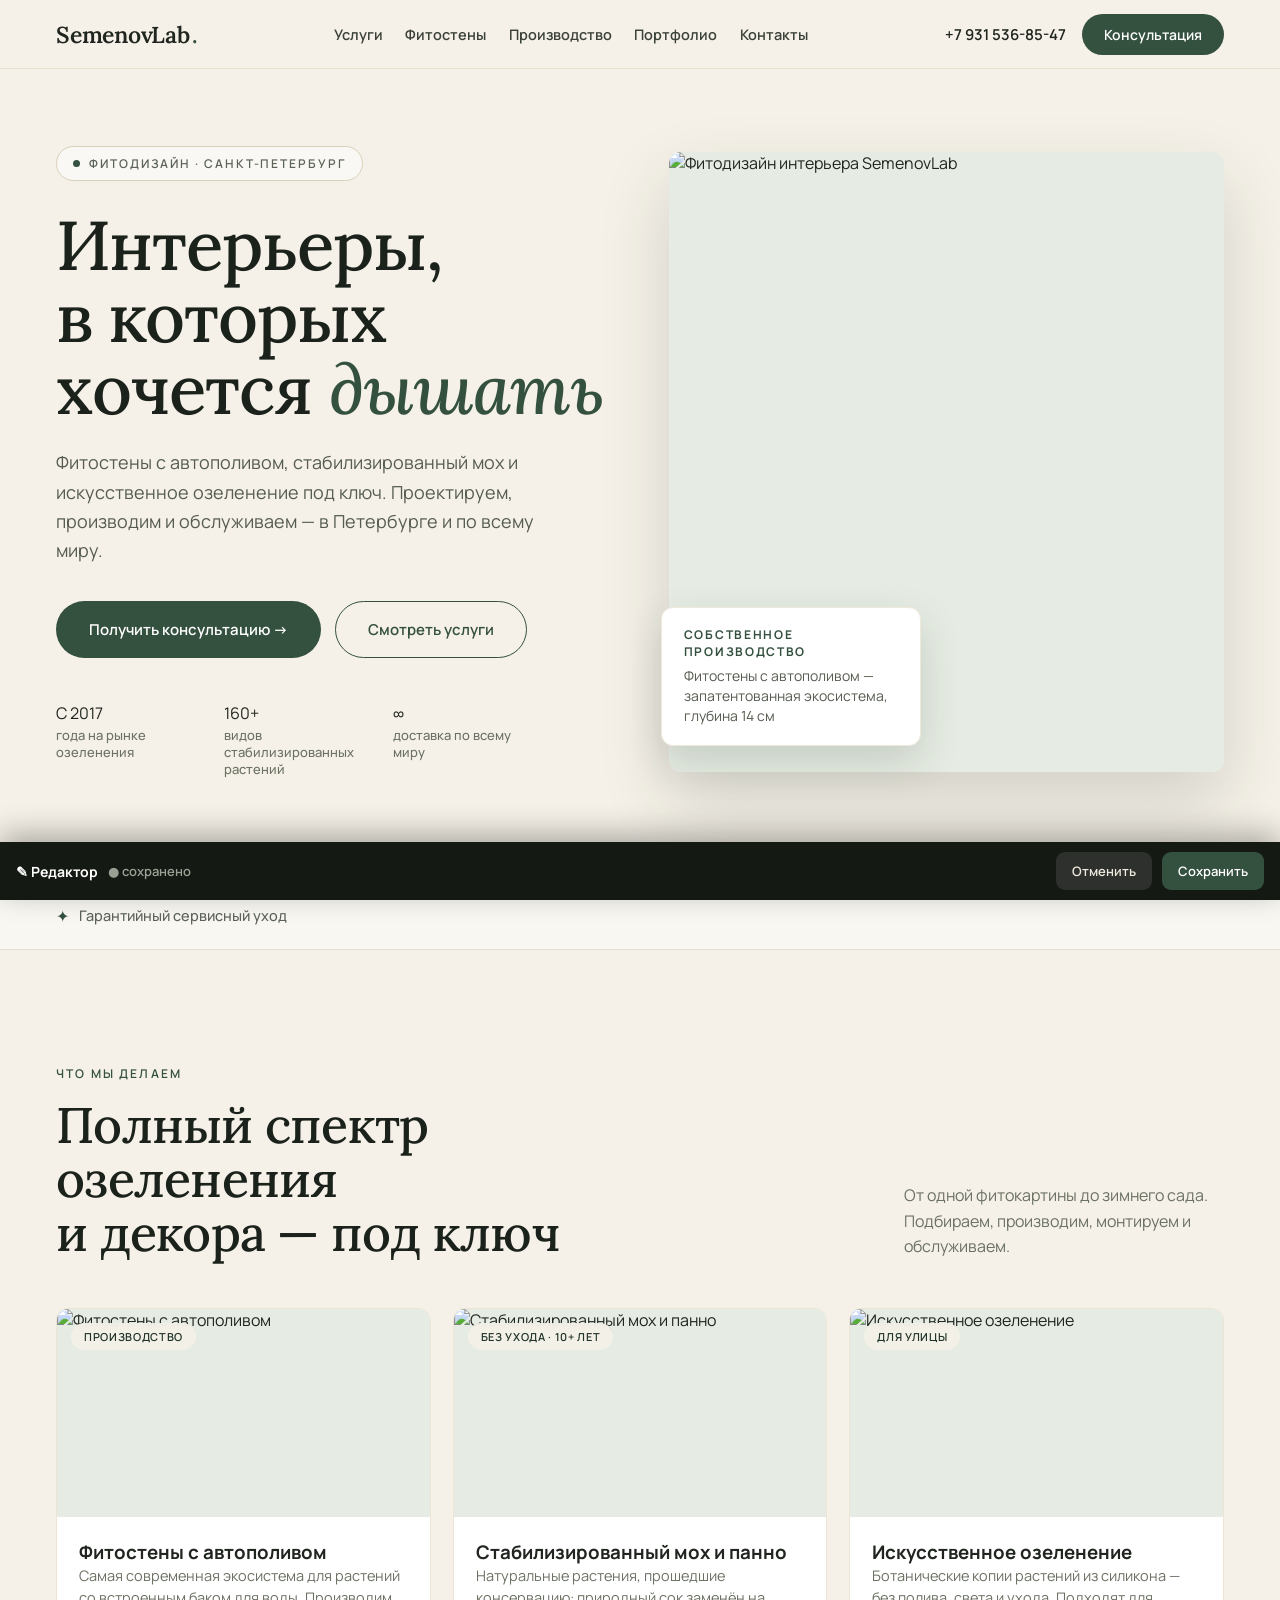
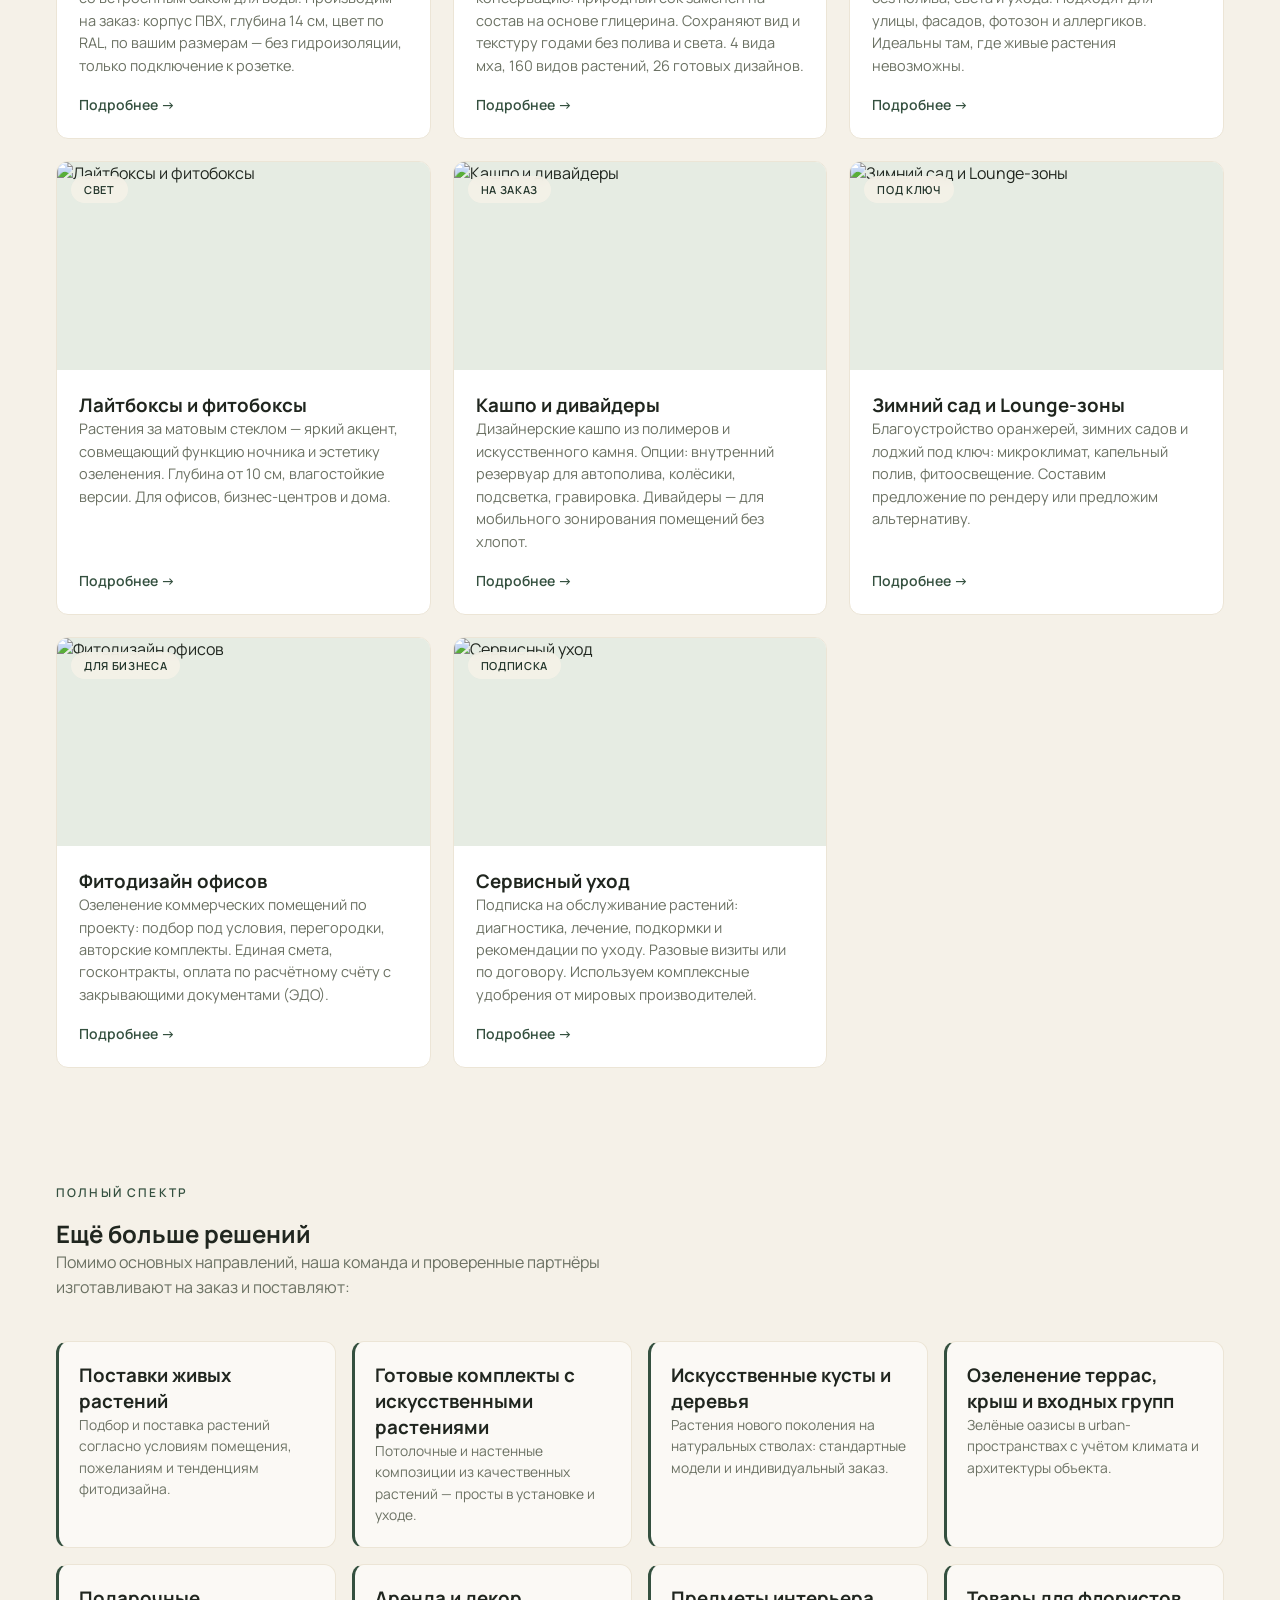
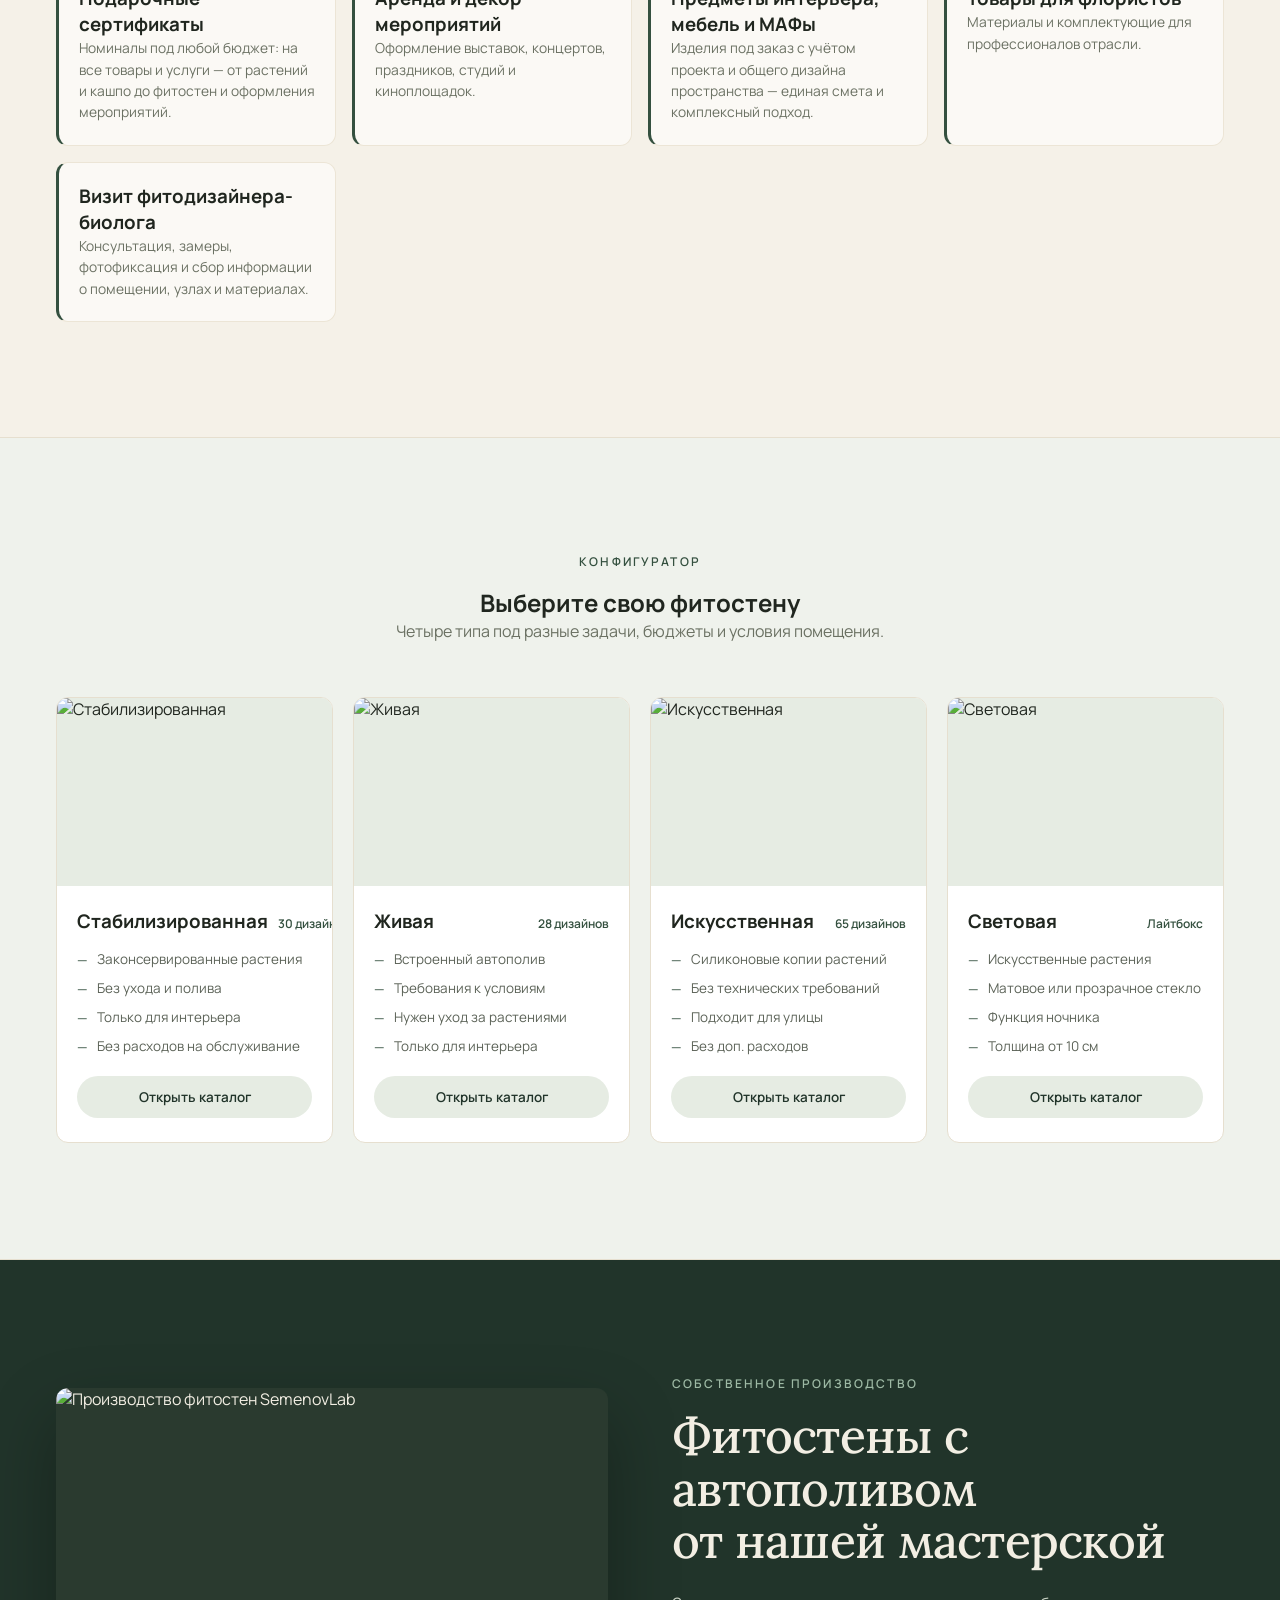
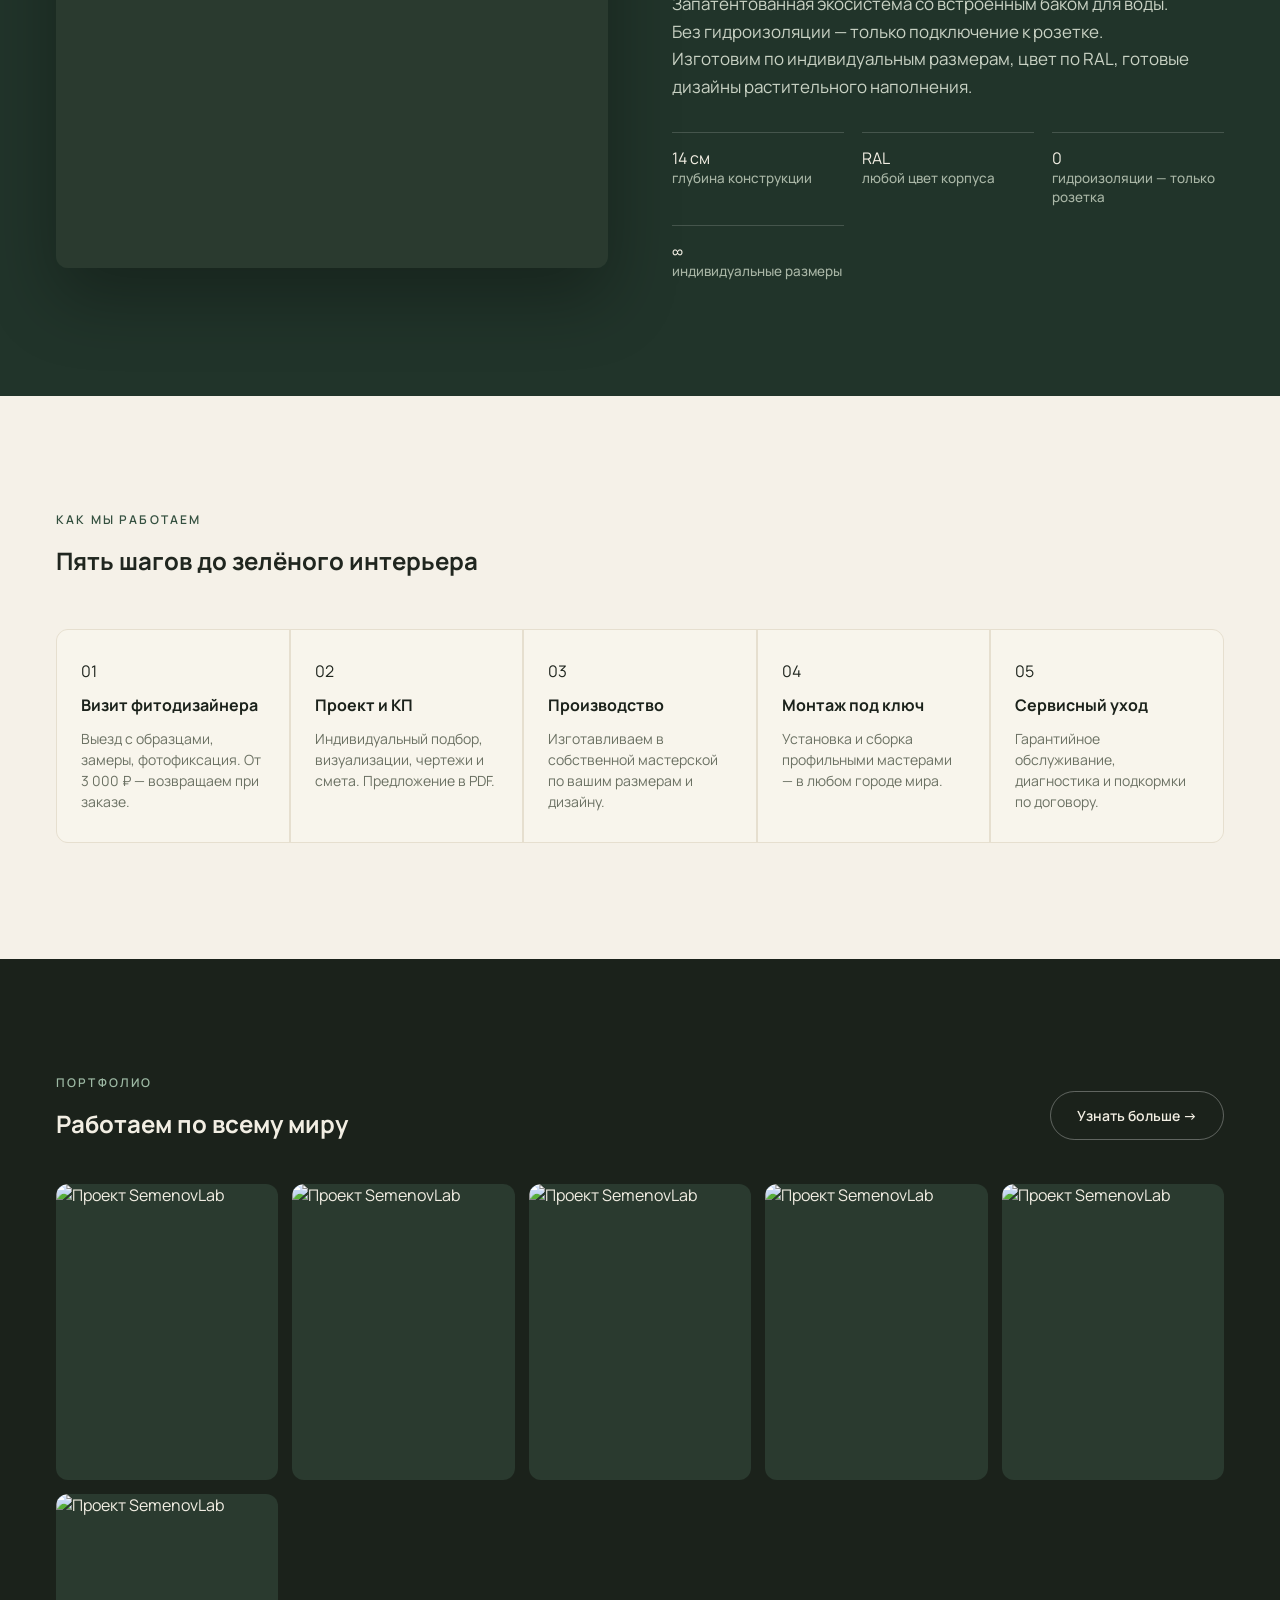
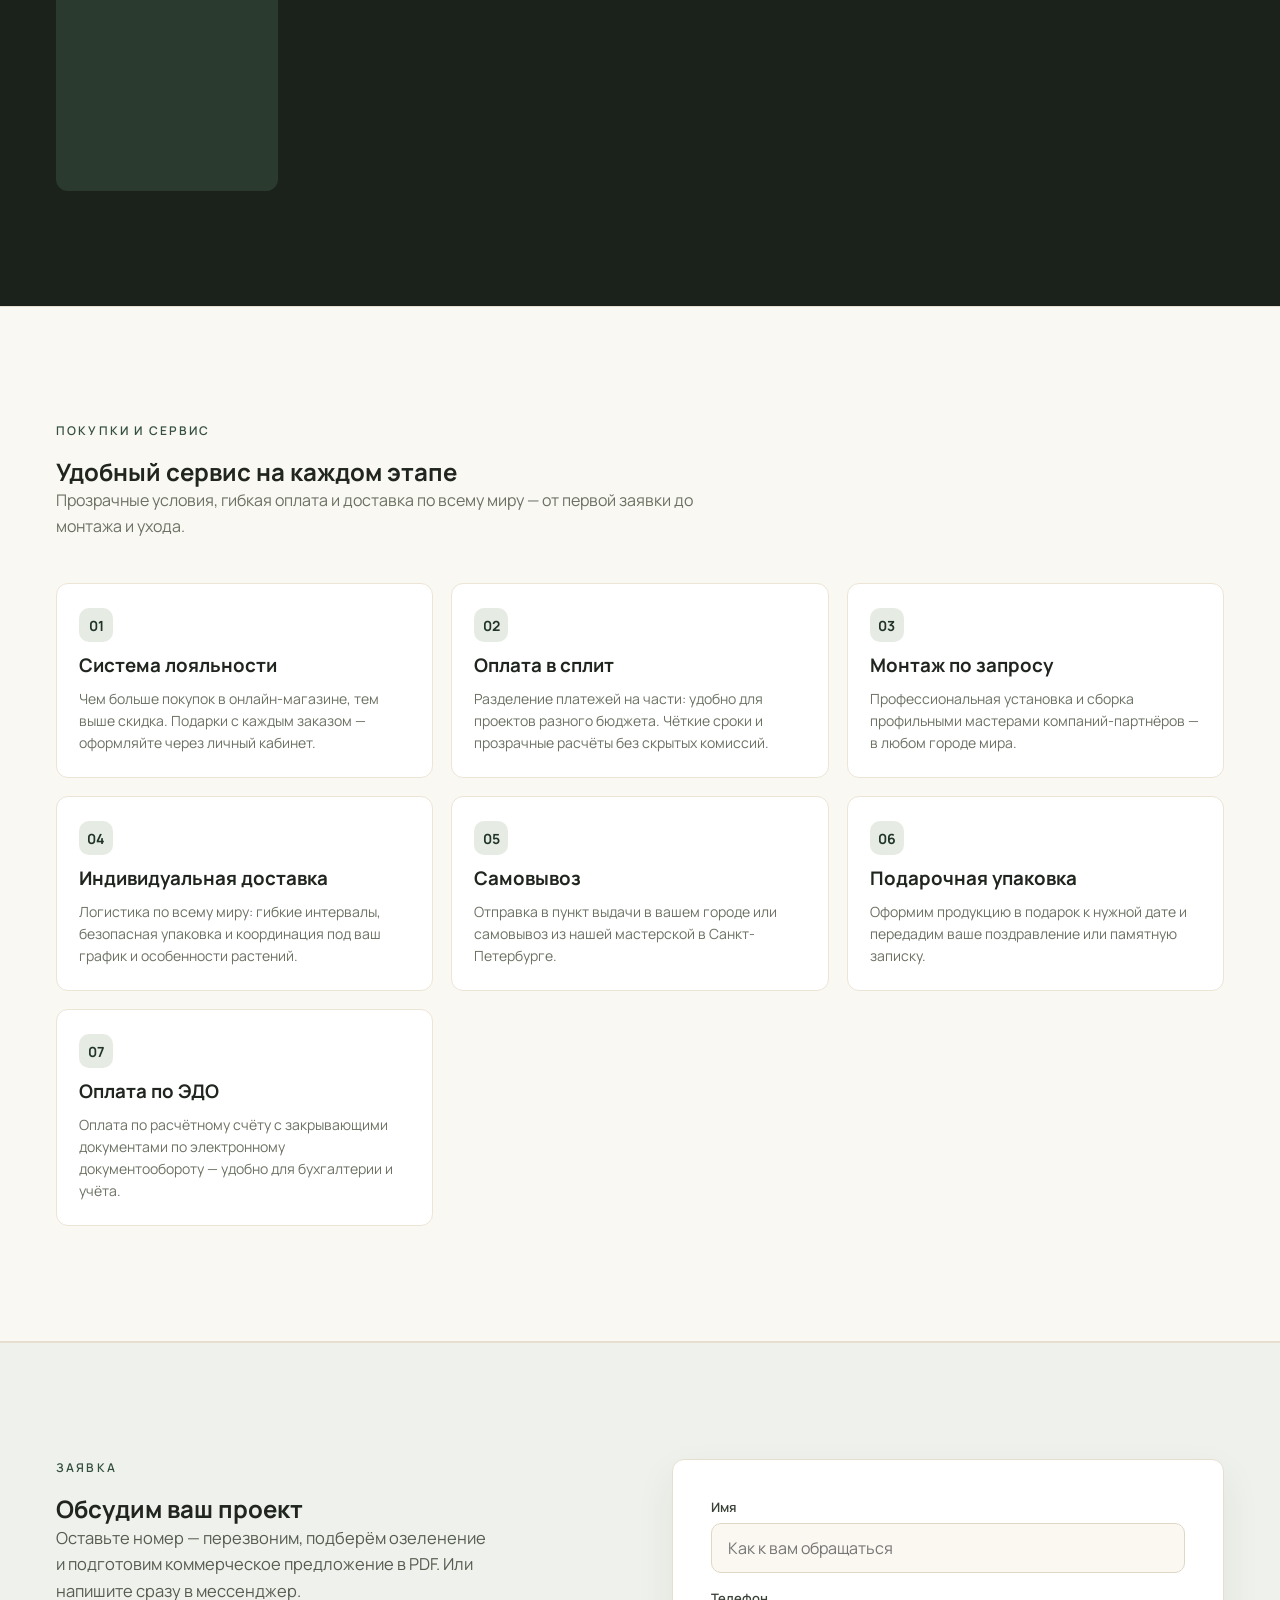
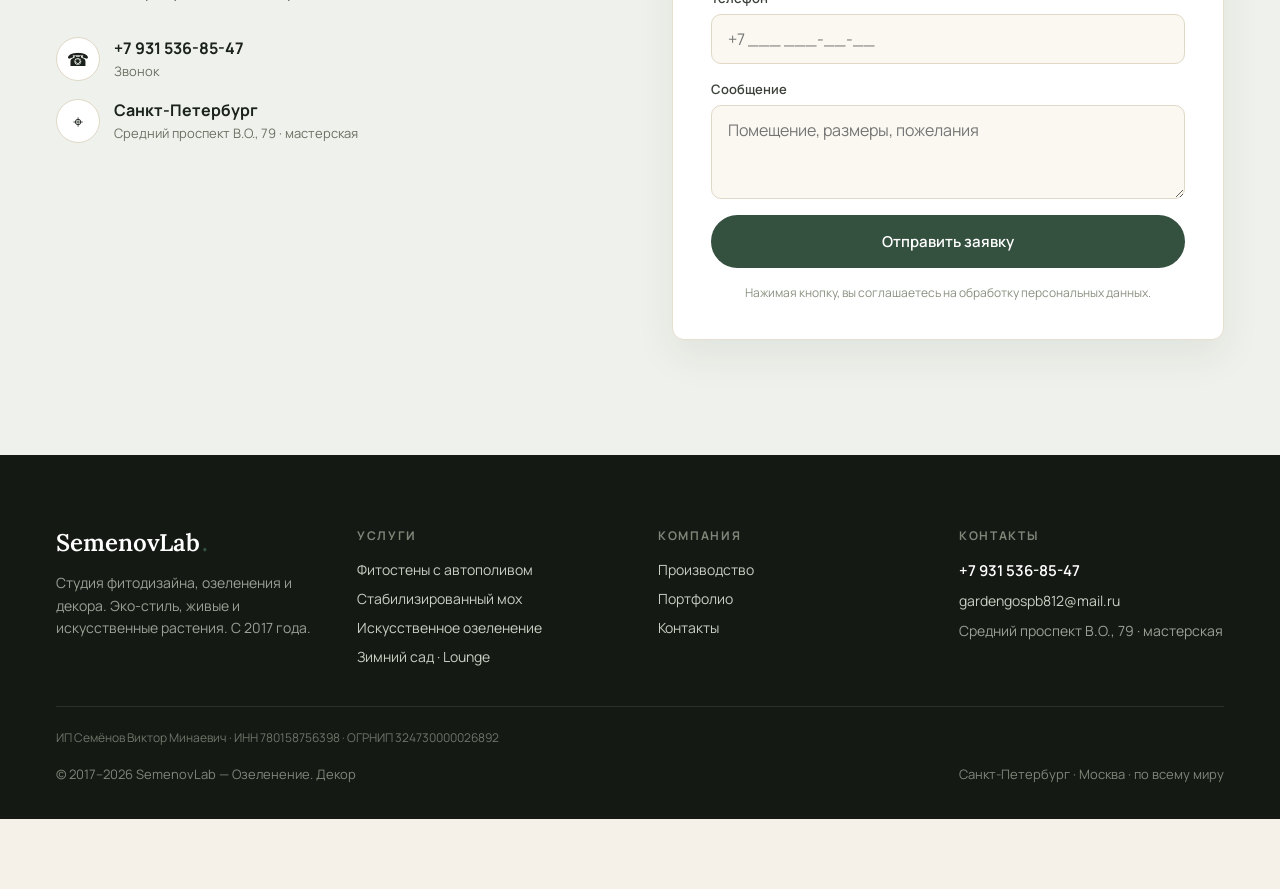
==== commit ac42297a: "Ребрендинг GardenGo → SemenovLab: бренд во всех текстах, домен semenovlab.eg.je, кэш v=8" ====
--- a/admin.html
+++ b/admin.html
@@ -5,11 +5,11 @@
 <meta name="viewport" content="width=device-width, initial-scale=1, viewport-fit=cover">
 <meta name="theme-color" content="#151914">
 <meta name="robots" content="noindex,nofollow">
-<title>GardenGo · Редактор сайта</title>
+<title>SemenovLab · Редактор сайта</title>
 <link rel="preconnect" href="https://fonts.googleapis.com">
 <link rel="preconnect" href="https://fonts.gstatic.com" crossorigin>
 <link href="https://fonts.googleapis.com/css2?family=Lora:ital,wght@0,400;0,500;0,600;0,700;1,400;1,500&family=Manrope:wght@400;500;600;700;800&display=swap" rel="stylesheet">
-<link rel="stylesheet" href="styles.css?v=7">
+<link rel="stylesheet" href="styles.css?v=8">
 </head>
 <body>
 <div id="app"></div>
@@ -41,7 +41,7 @@
 
 <div class="gg-toast" id="gg-toast"></div>
 
-<script src="app.js?v=7"></script>
+<script src="app.js?v=8"></script>
 <script>
 (() => {
   "use strict";
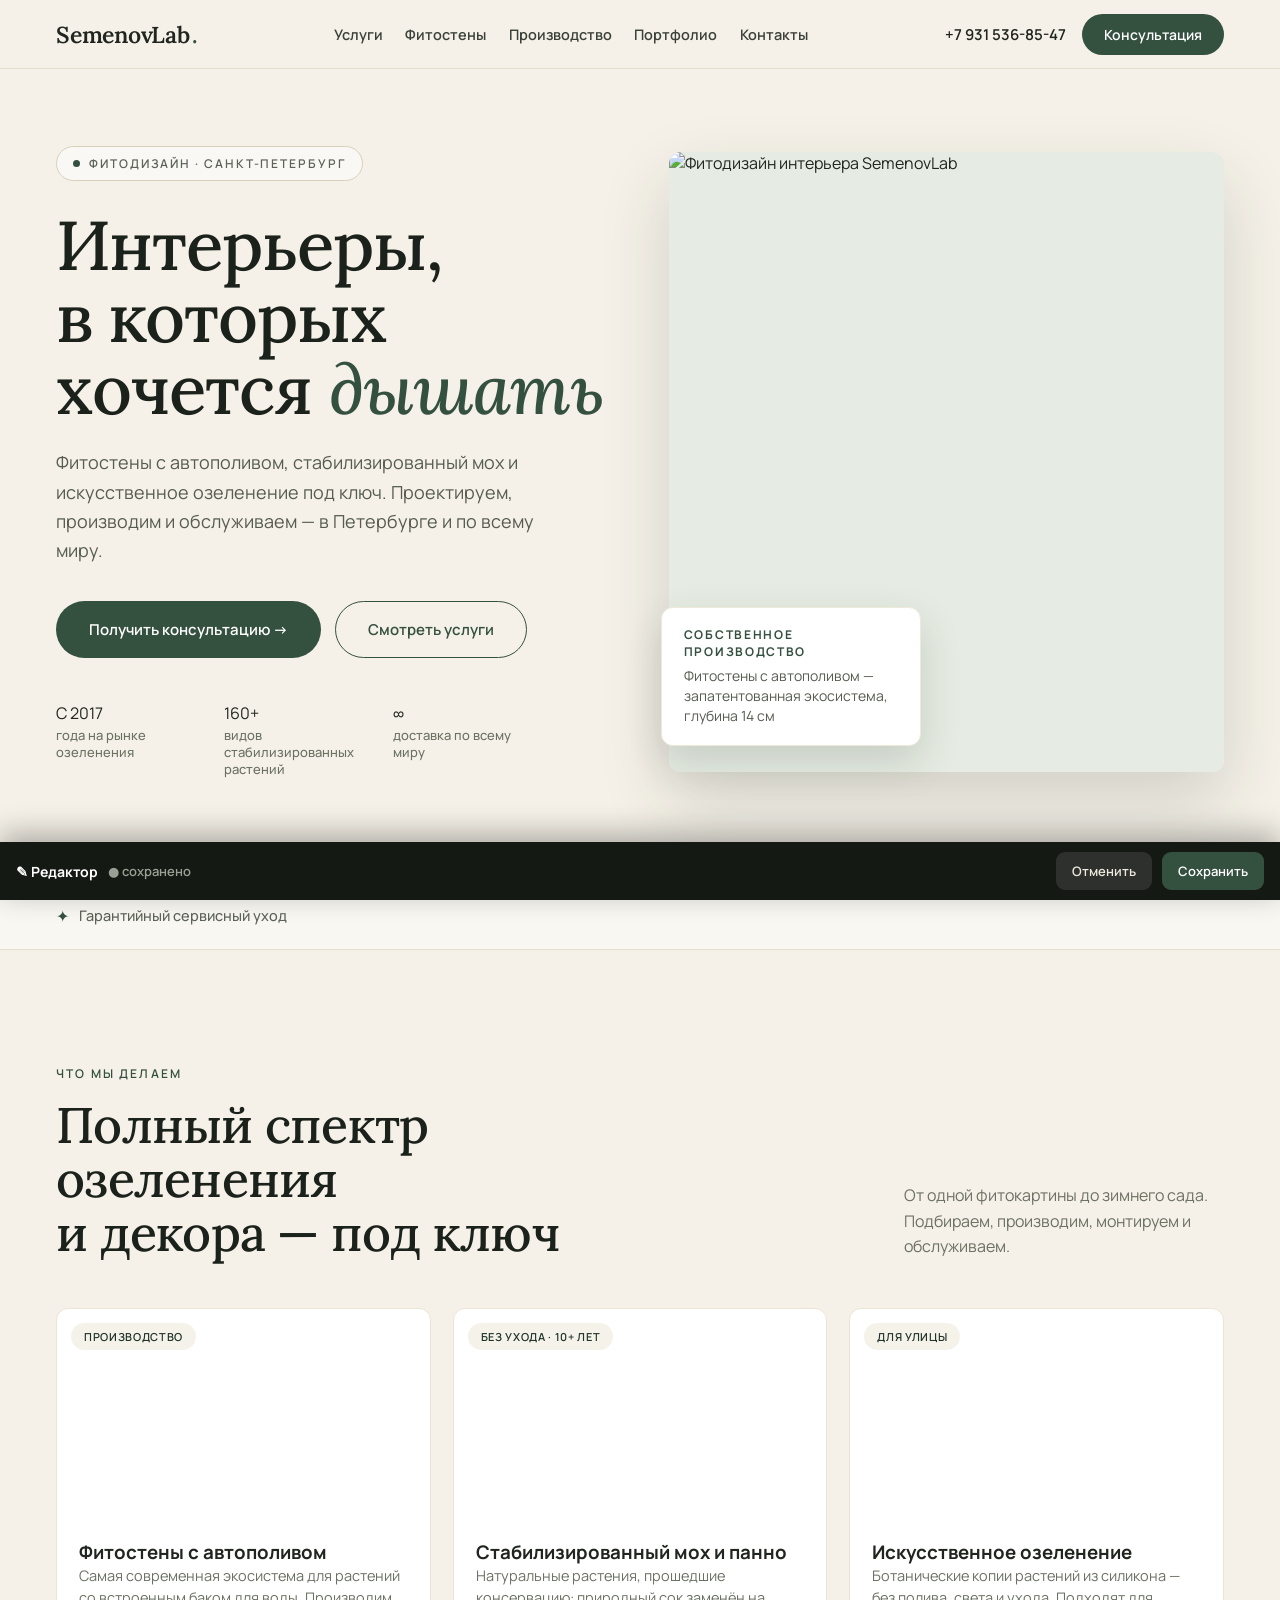
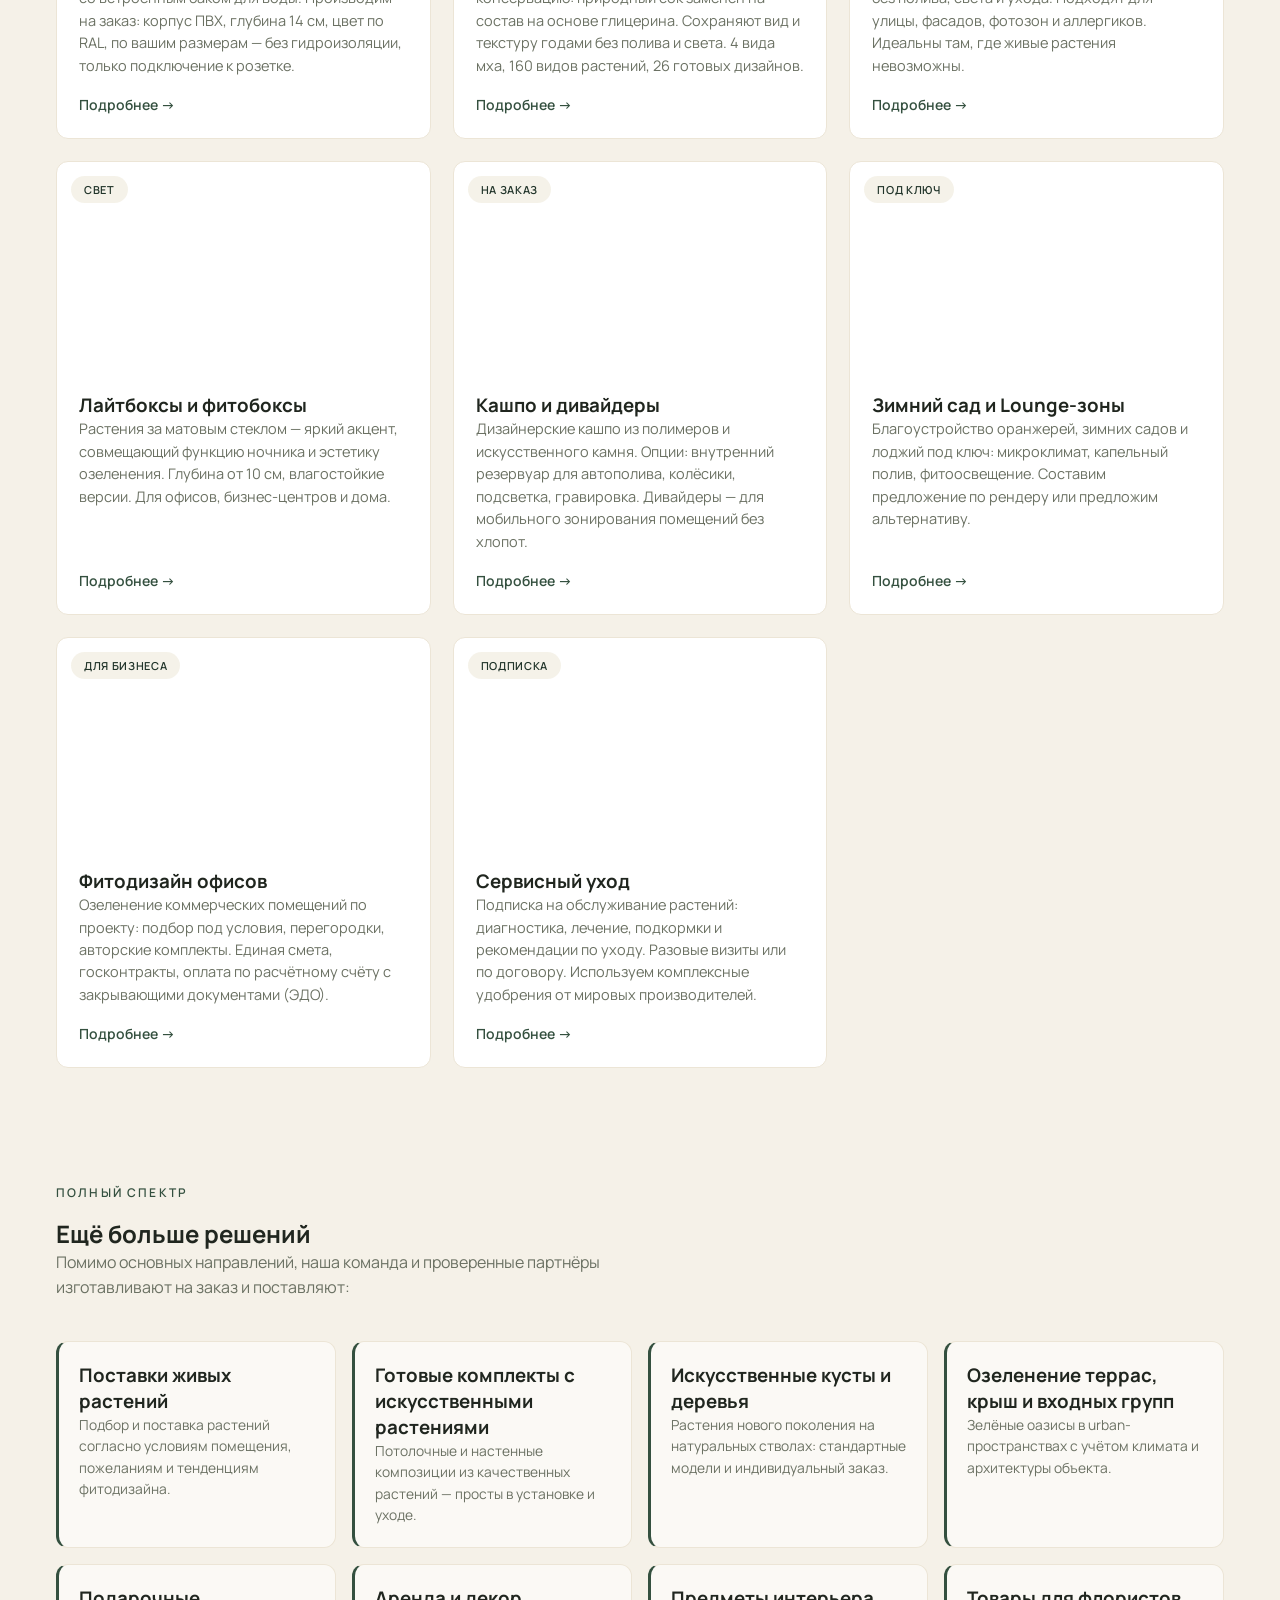
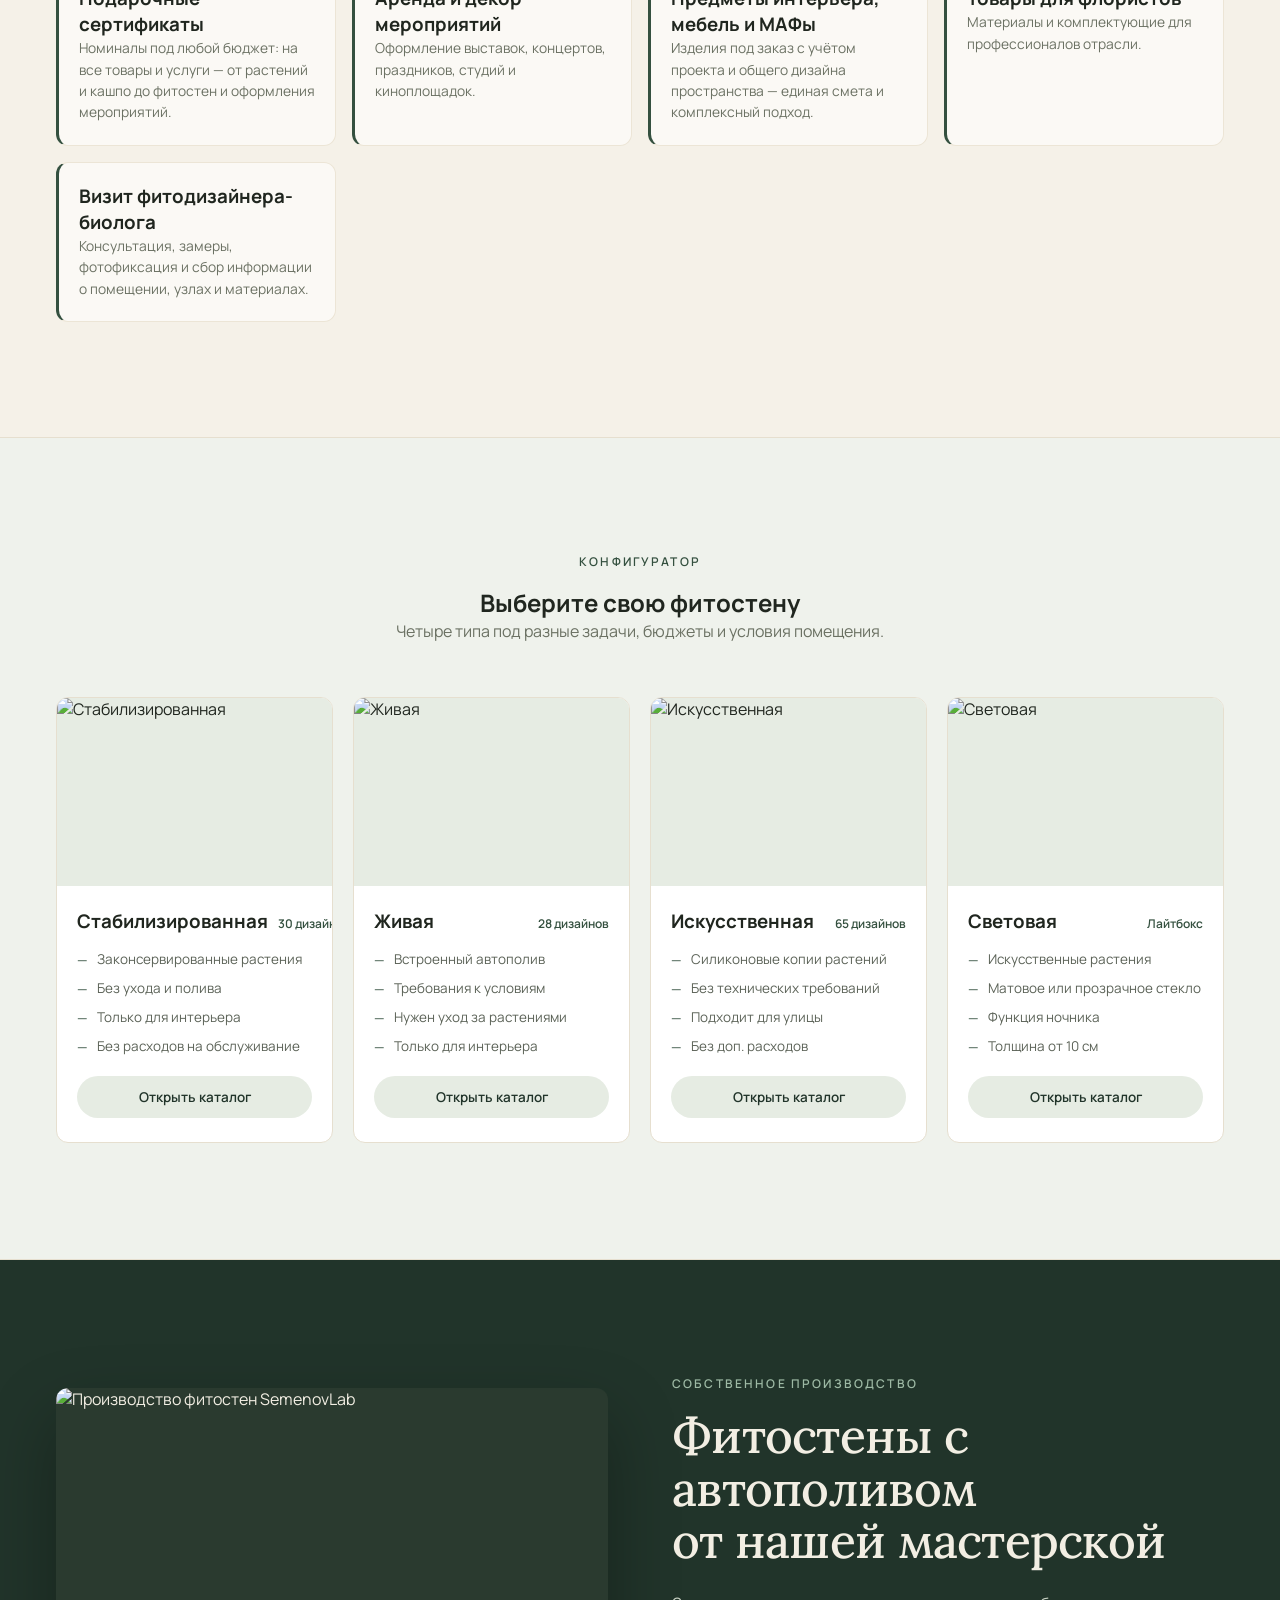
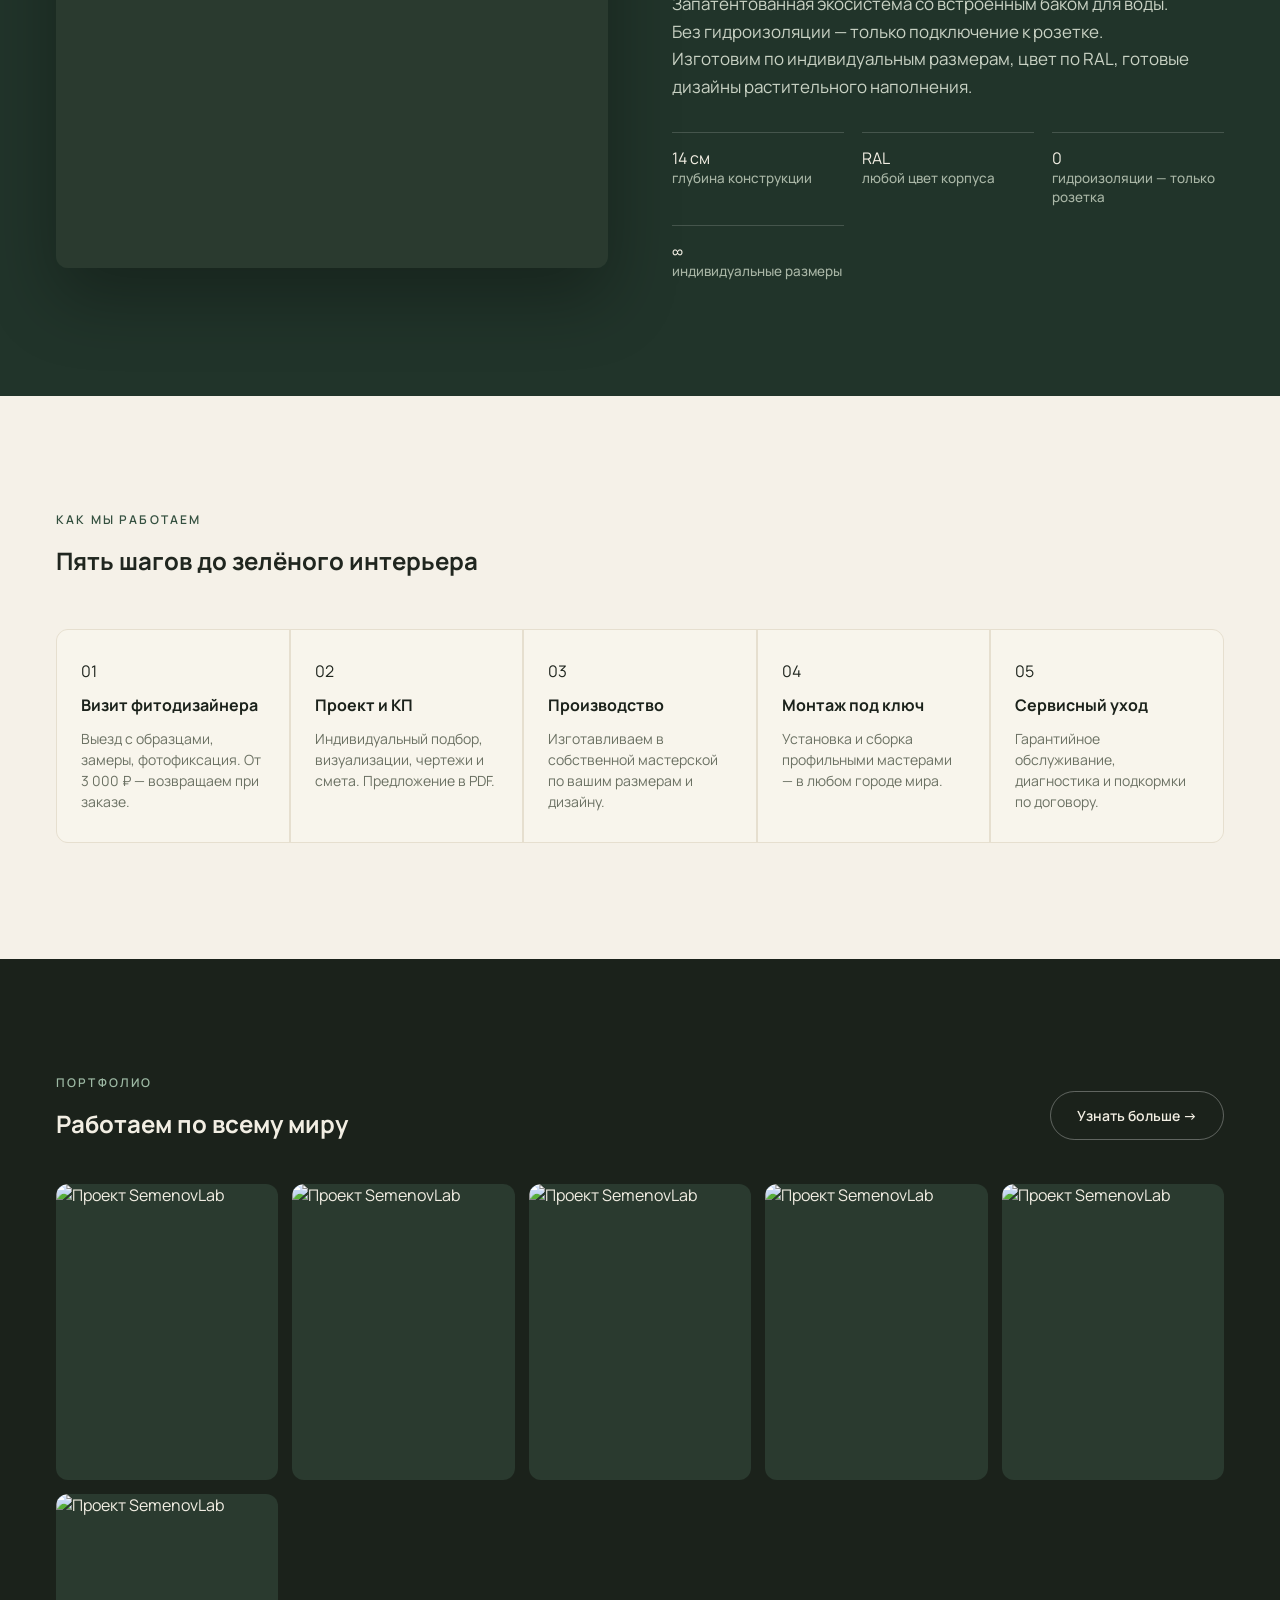
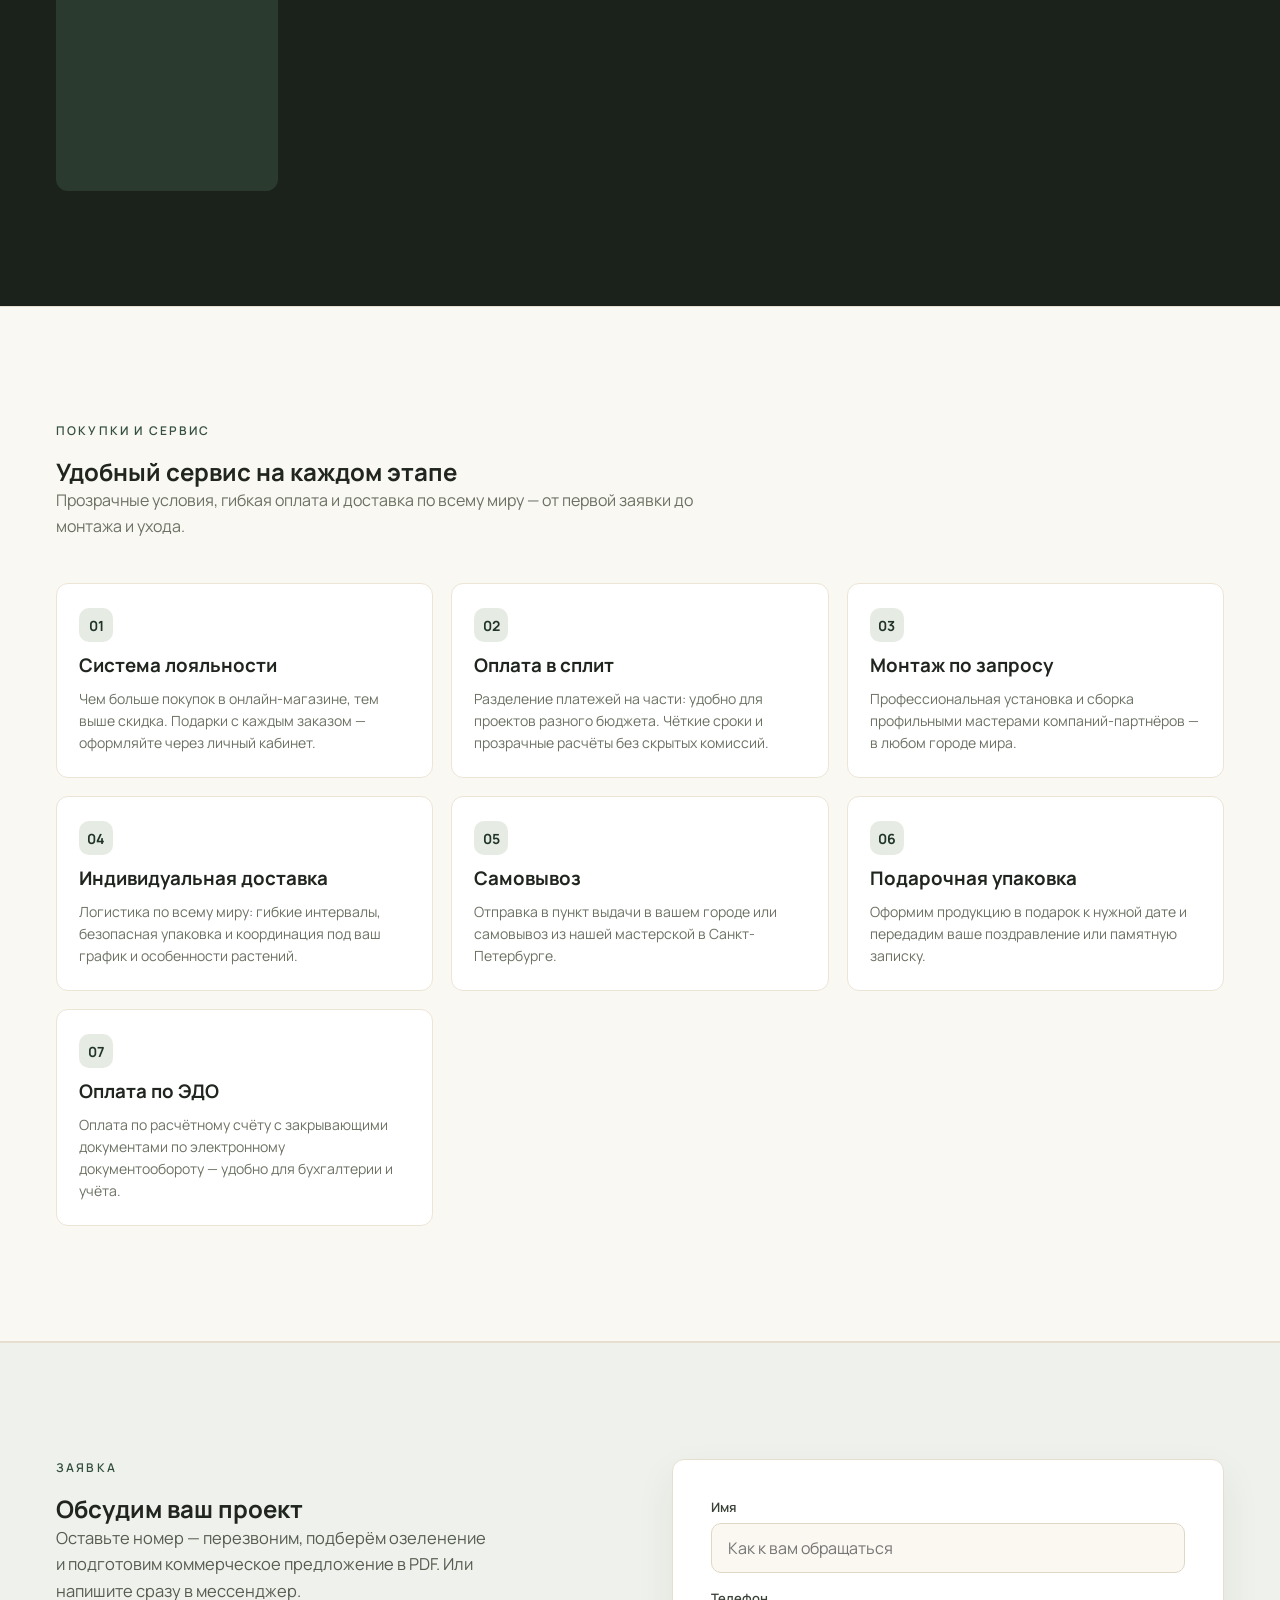
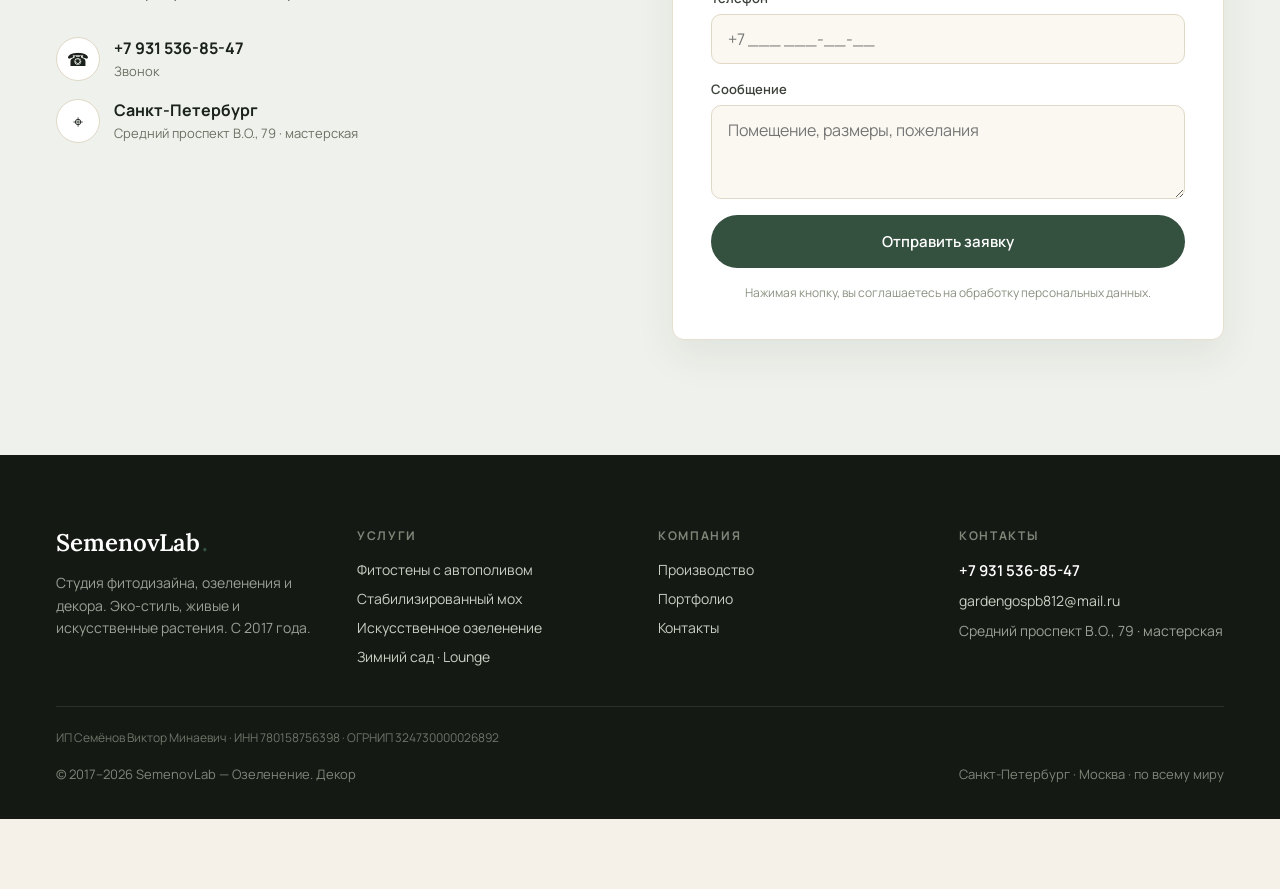
==== commit cec075cb: "SemenovLab: убрать с сайта Telegram и ссылки магазинов (Ozon/Яндекс/gardengospb.com), кэш v=9" ====
--- a/admin.html
+++ b/admin.html
@@ -9,7 +9,7 @@
 <link rel="preconnect" href="https://fonts.googleapis.com">
 <link rel="preconnect" href="https://fonts.gstatic.com" crossorigin>
 <link href="https://fonts.googleapis.com/css2?family=Lora:ital,wght@0,400;0,500;0,600;0,700;1,400;1,500&family=Manrope:wght@400;500;600;700;800&display=swap" rel="stylesheet">
-<link rel="stylesheet" href="styles.css?v=8">
+<link rel="stylesheet" href="styles.css?v=9">
 </head>
 <body>
 <div id="app"></div>
@@ -41,7 +41,7 @@
 
 <div class="gg-toast" id="gg-toast"></div>
 
-<script src="app.js?v=8"></script>
+<script src="app.js?v=9"></script>
 <script>
 (() => {
   "use strict";
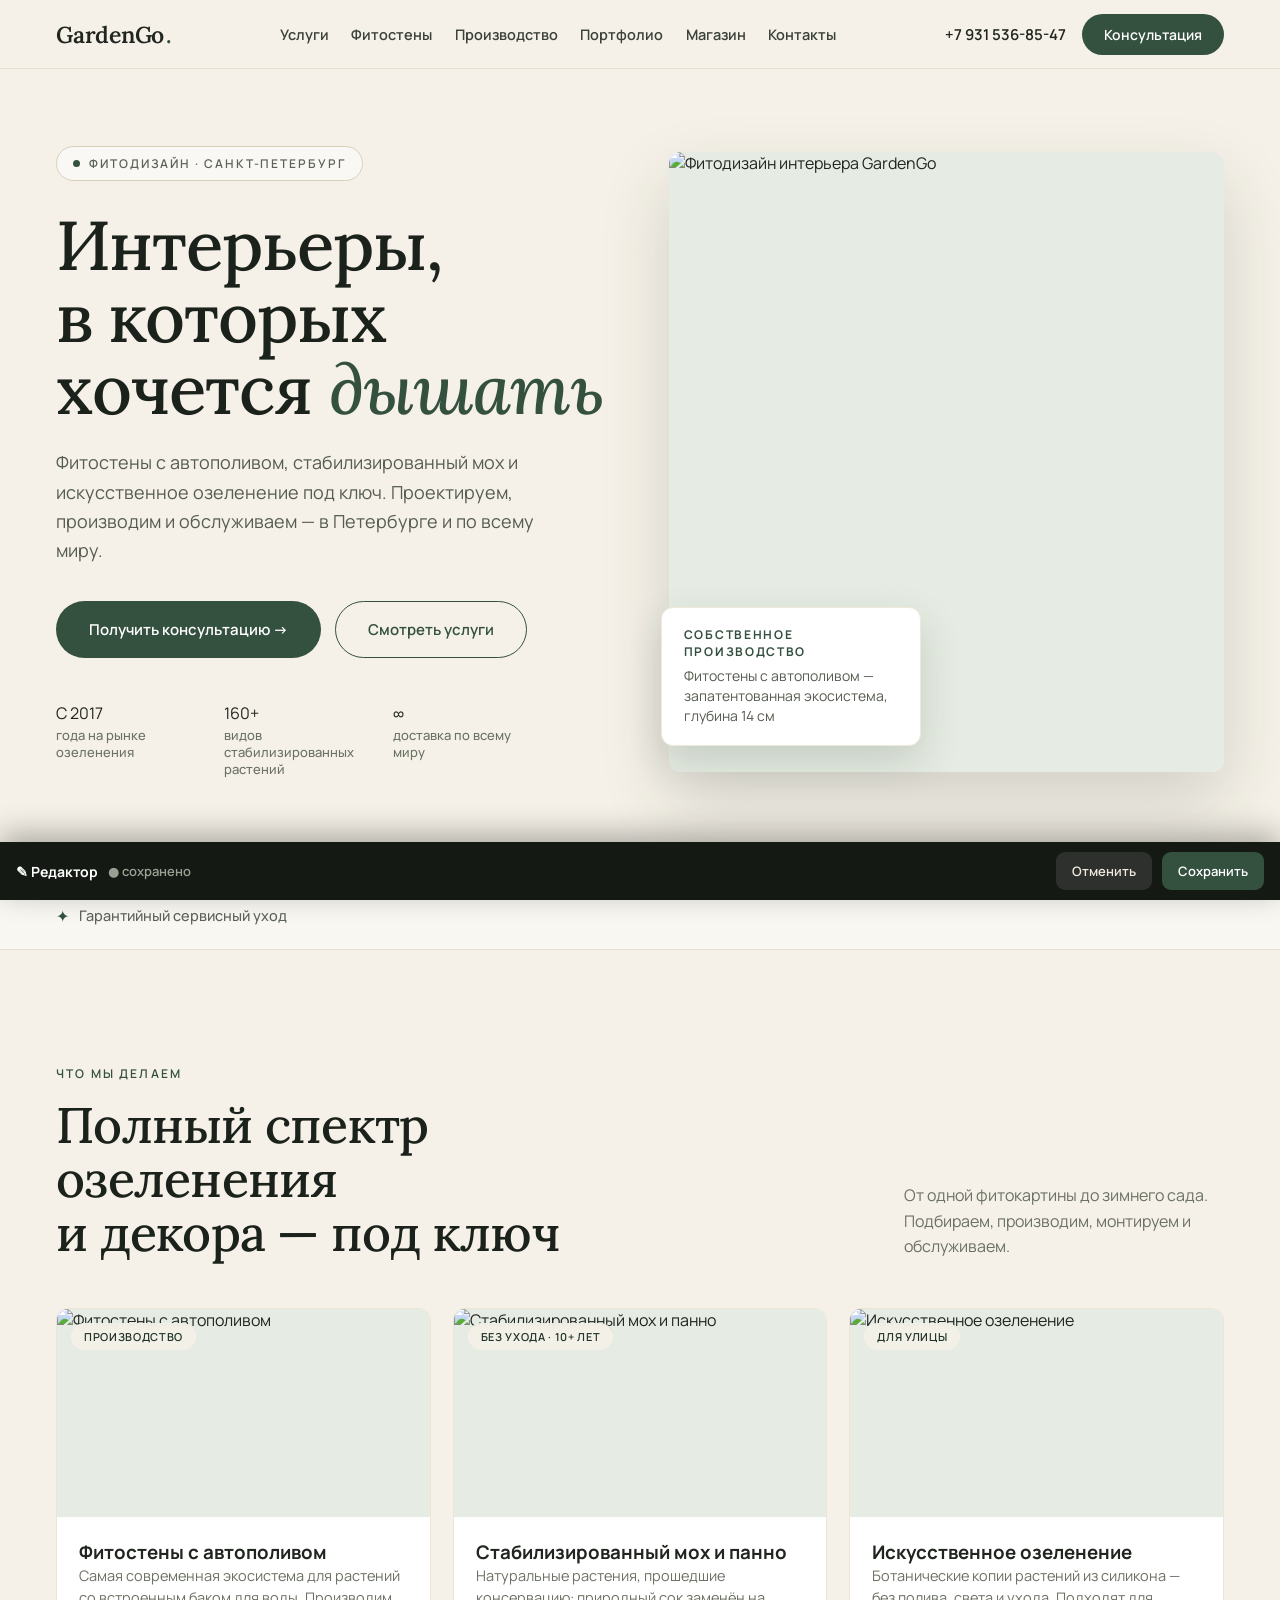
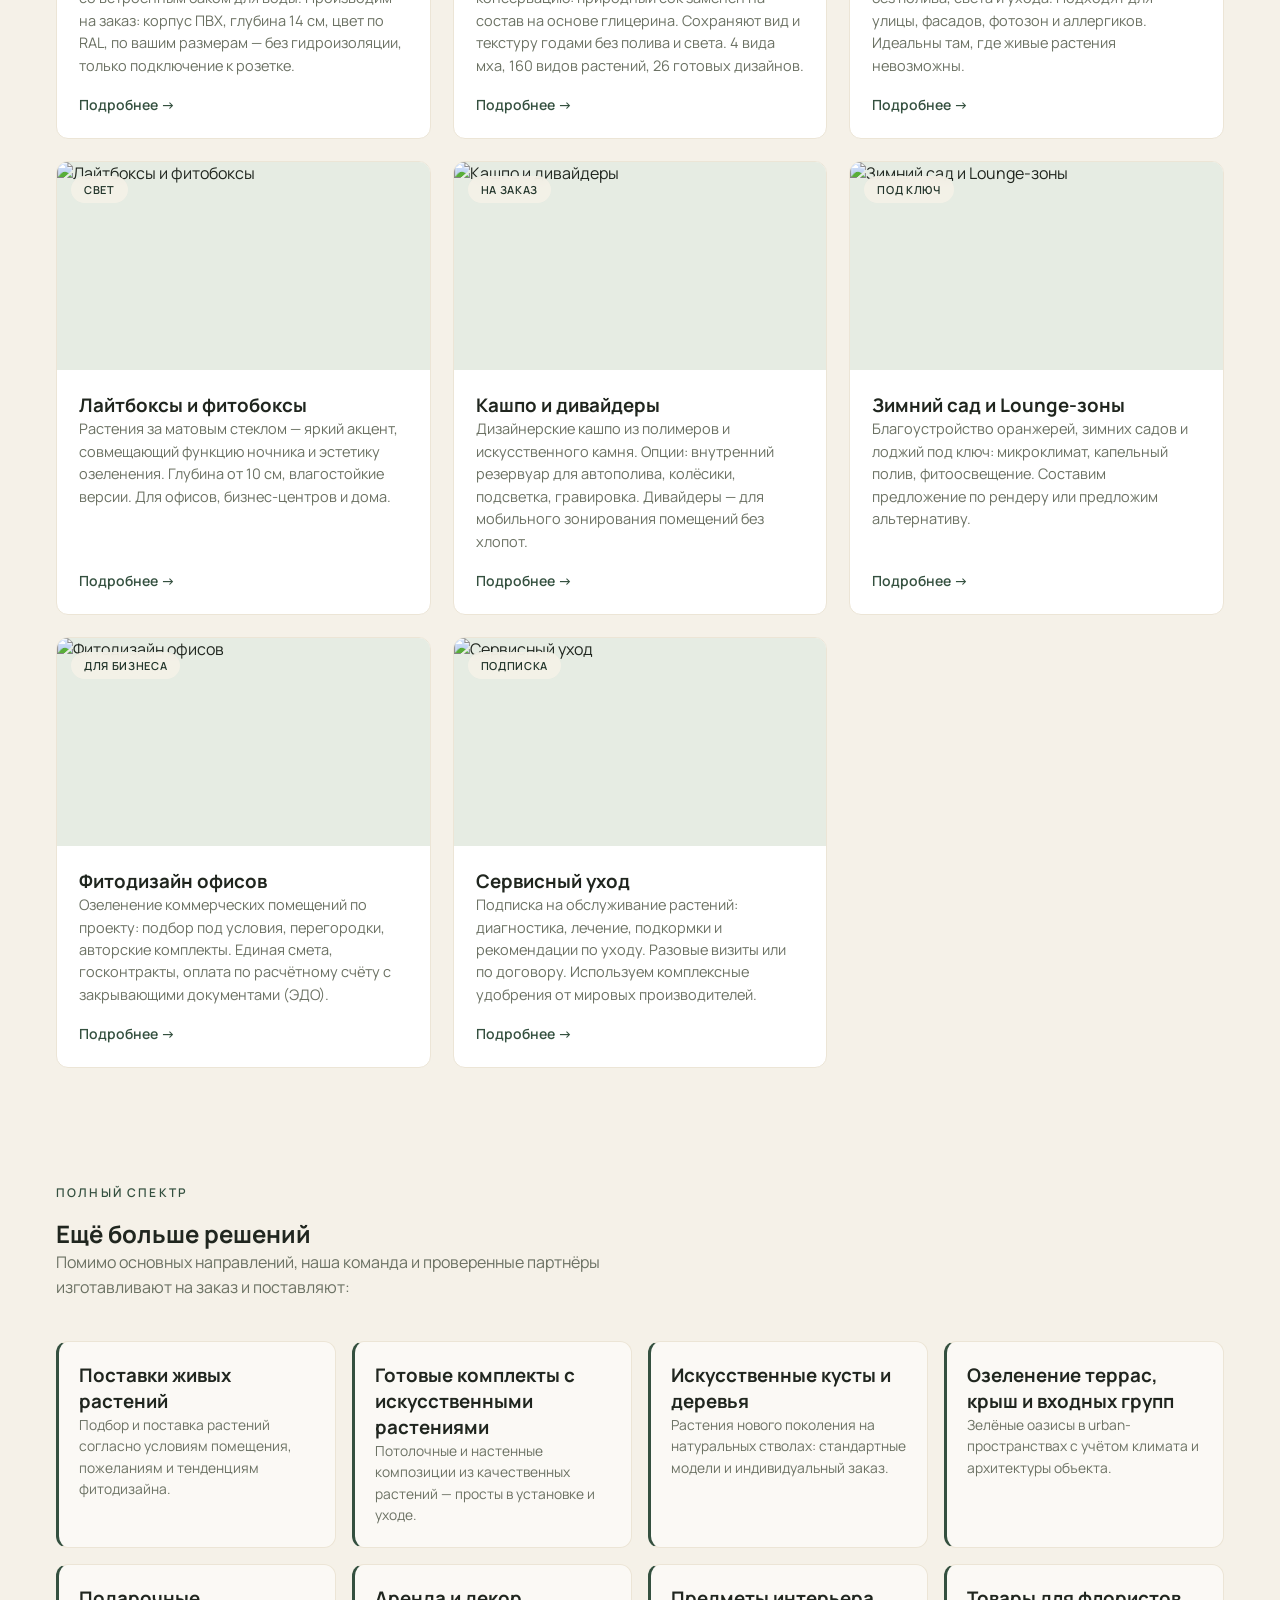
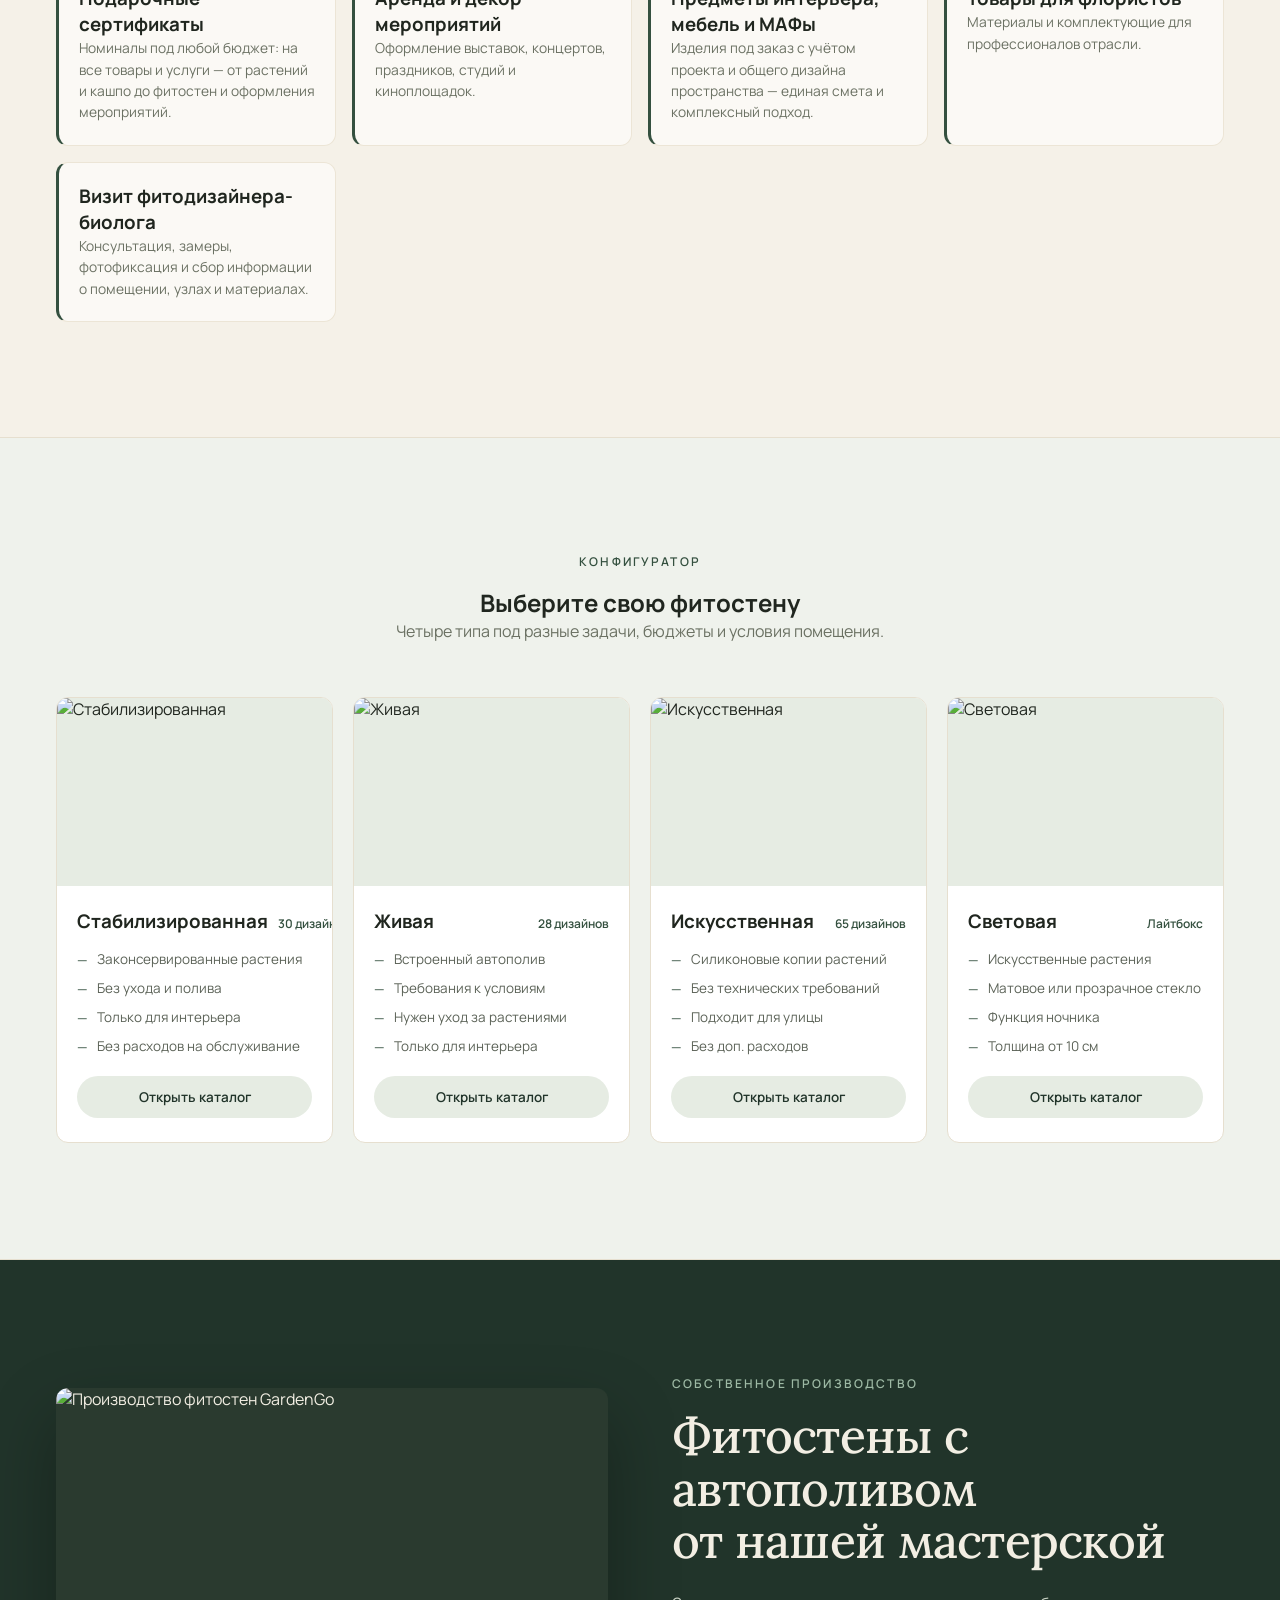
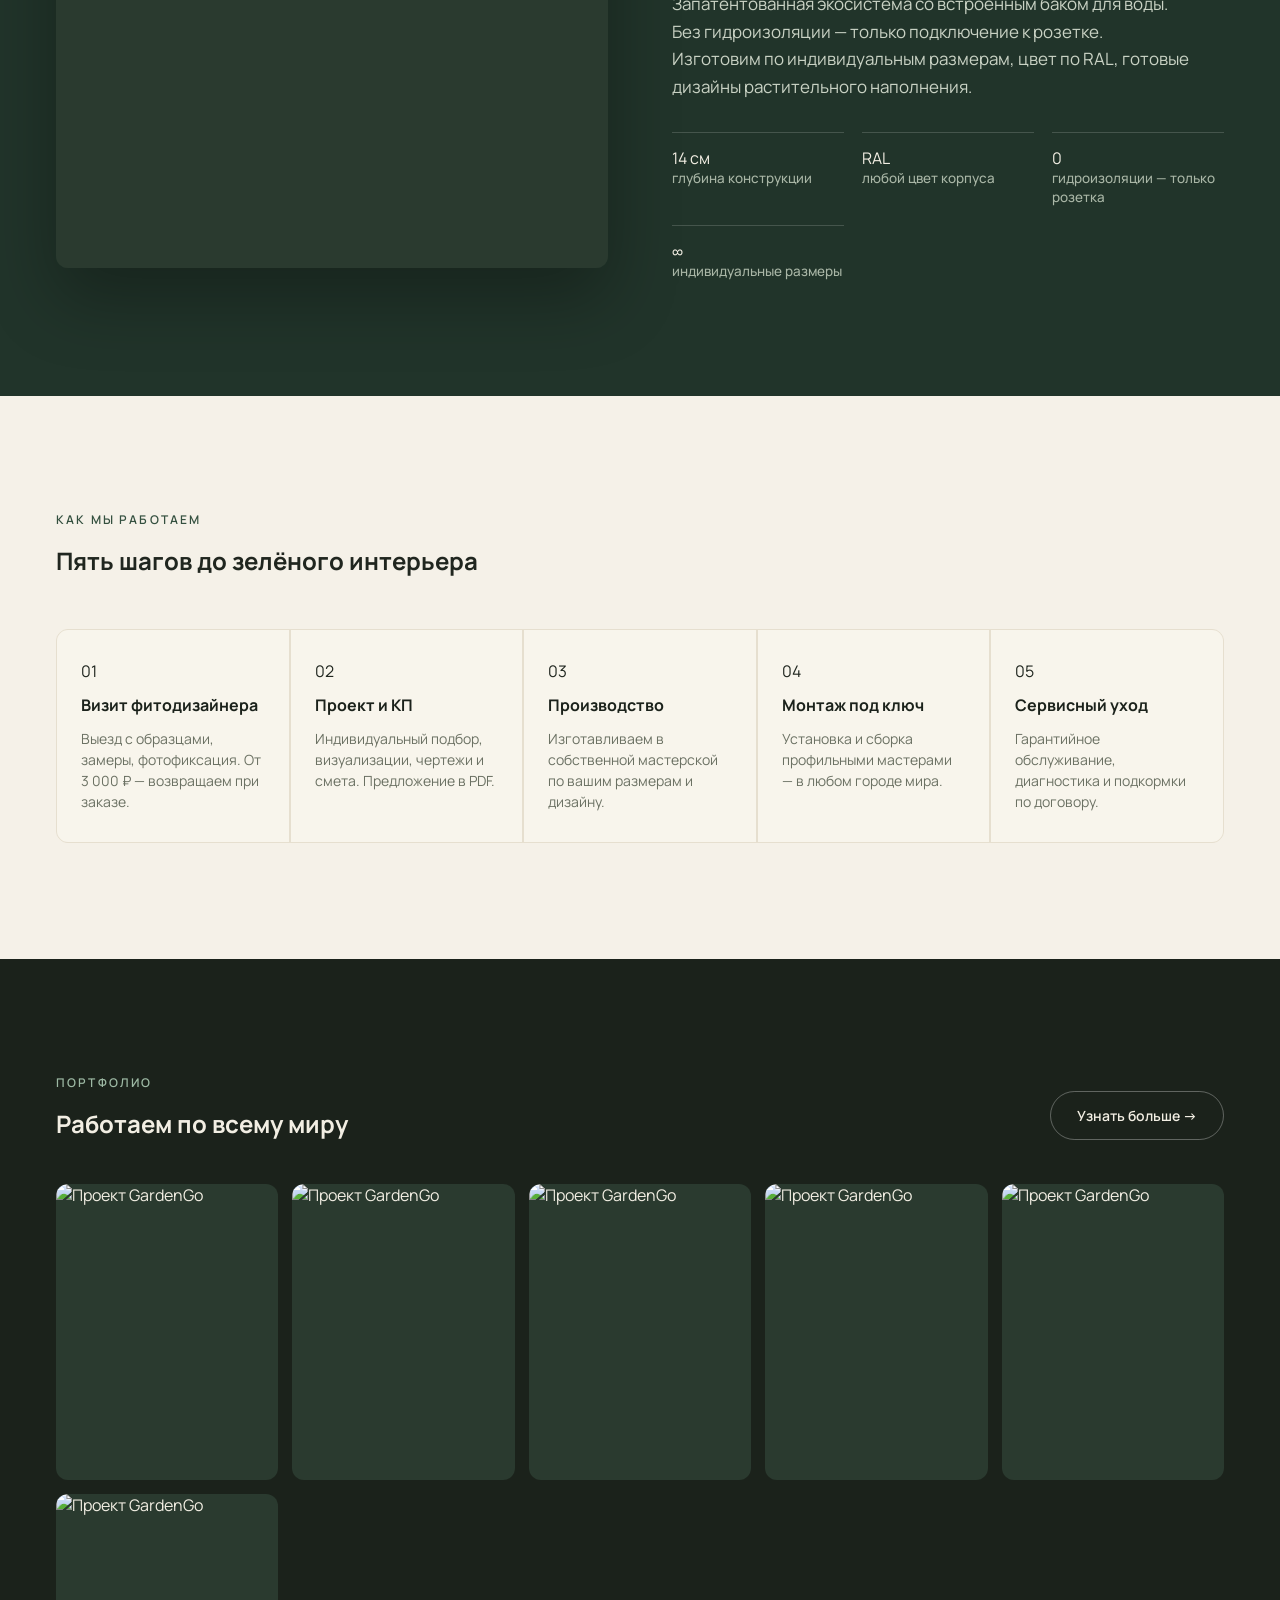
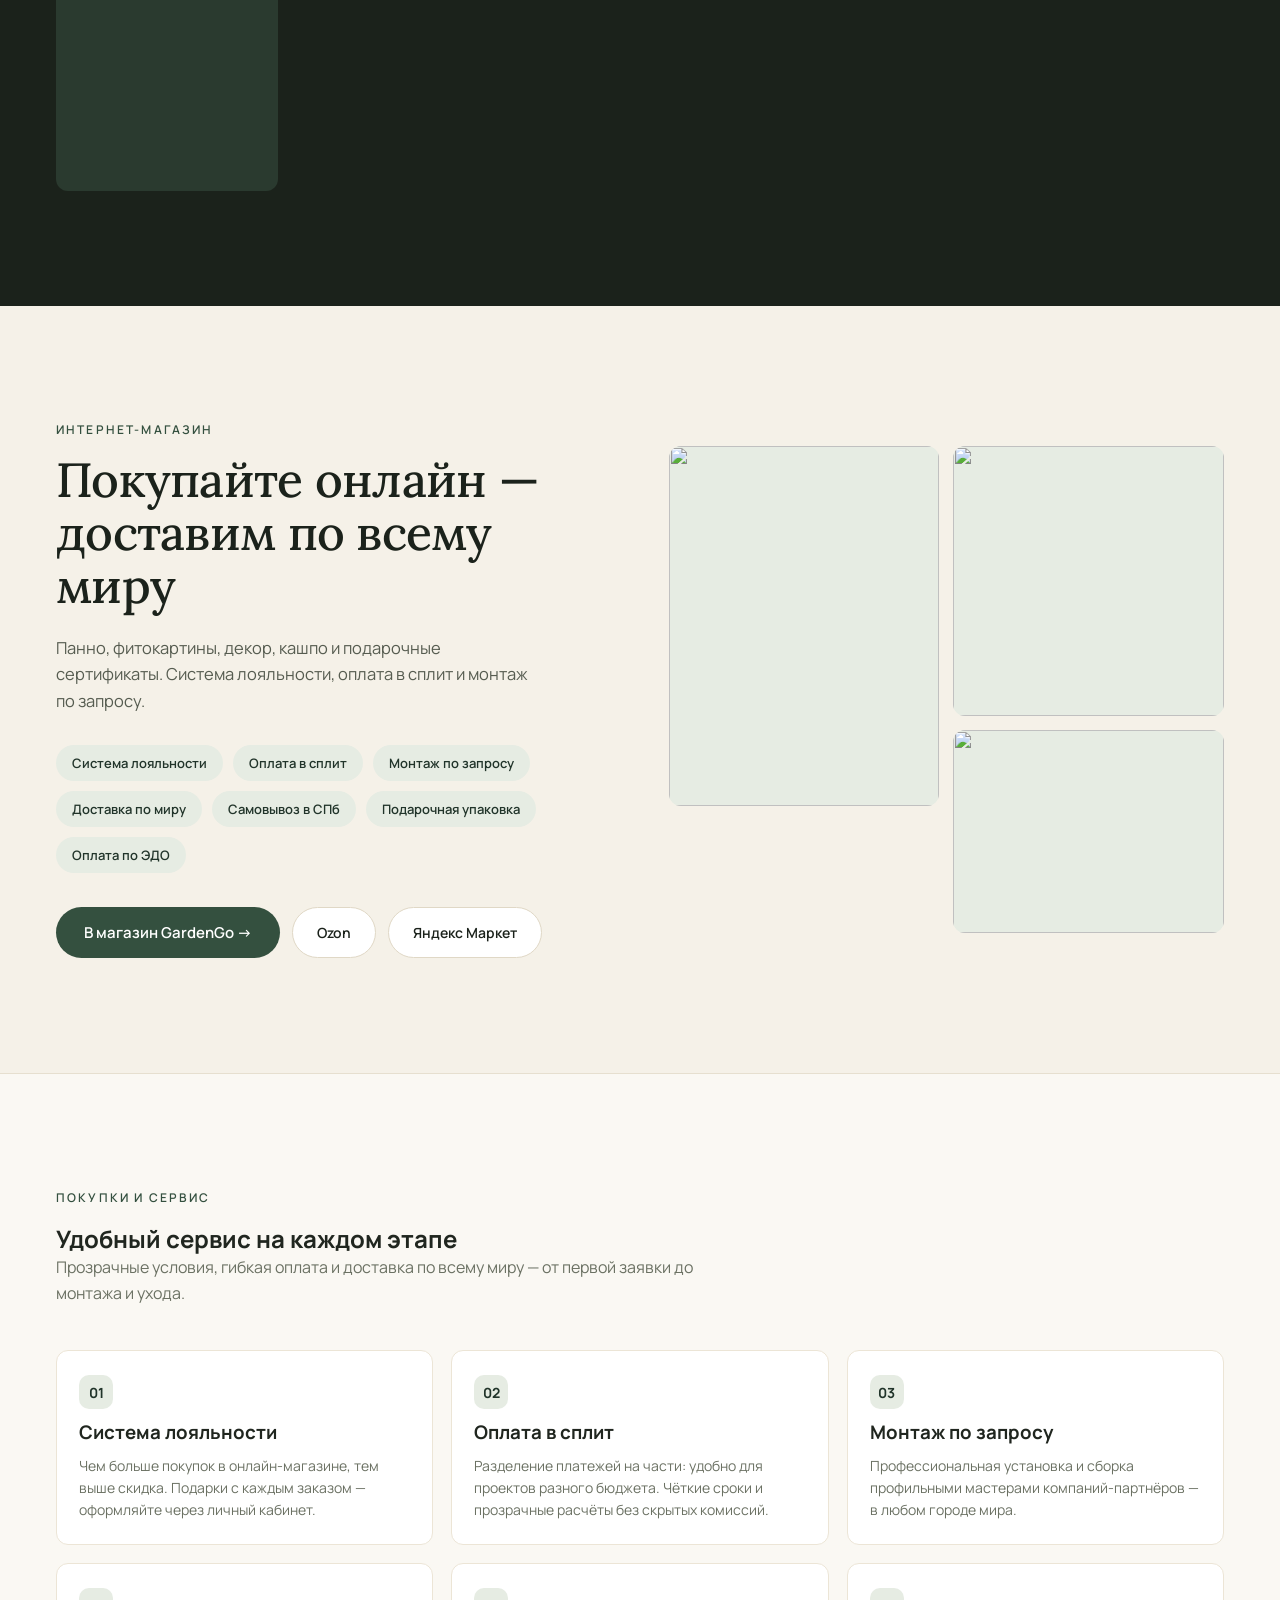
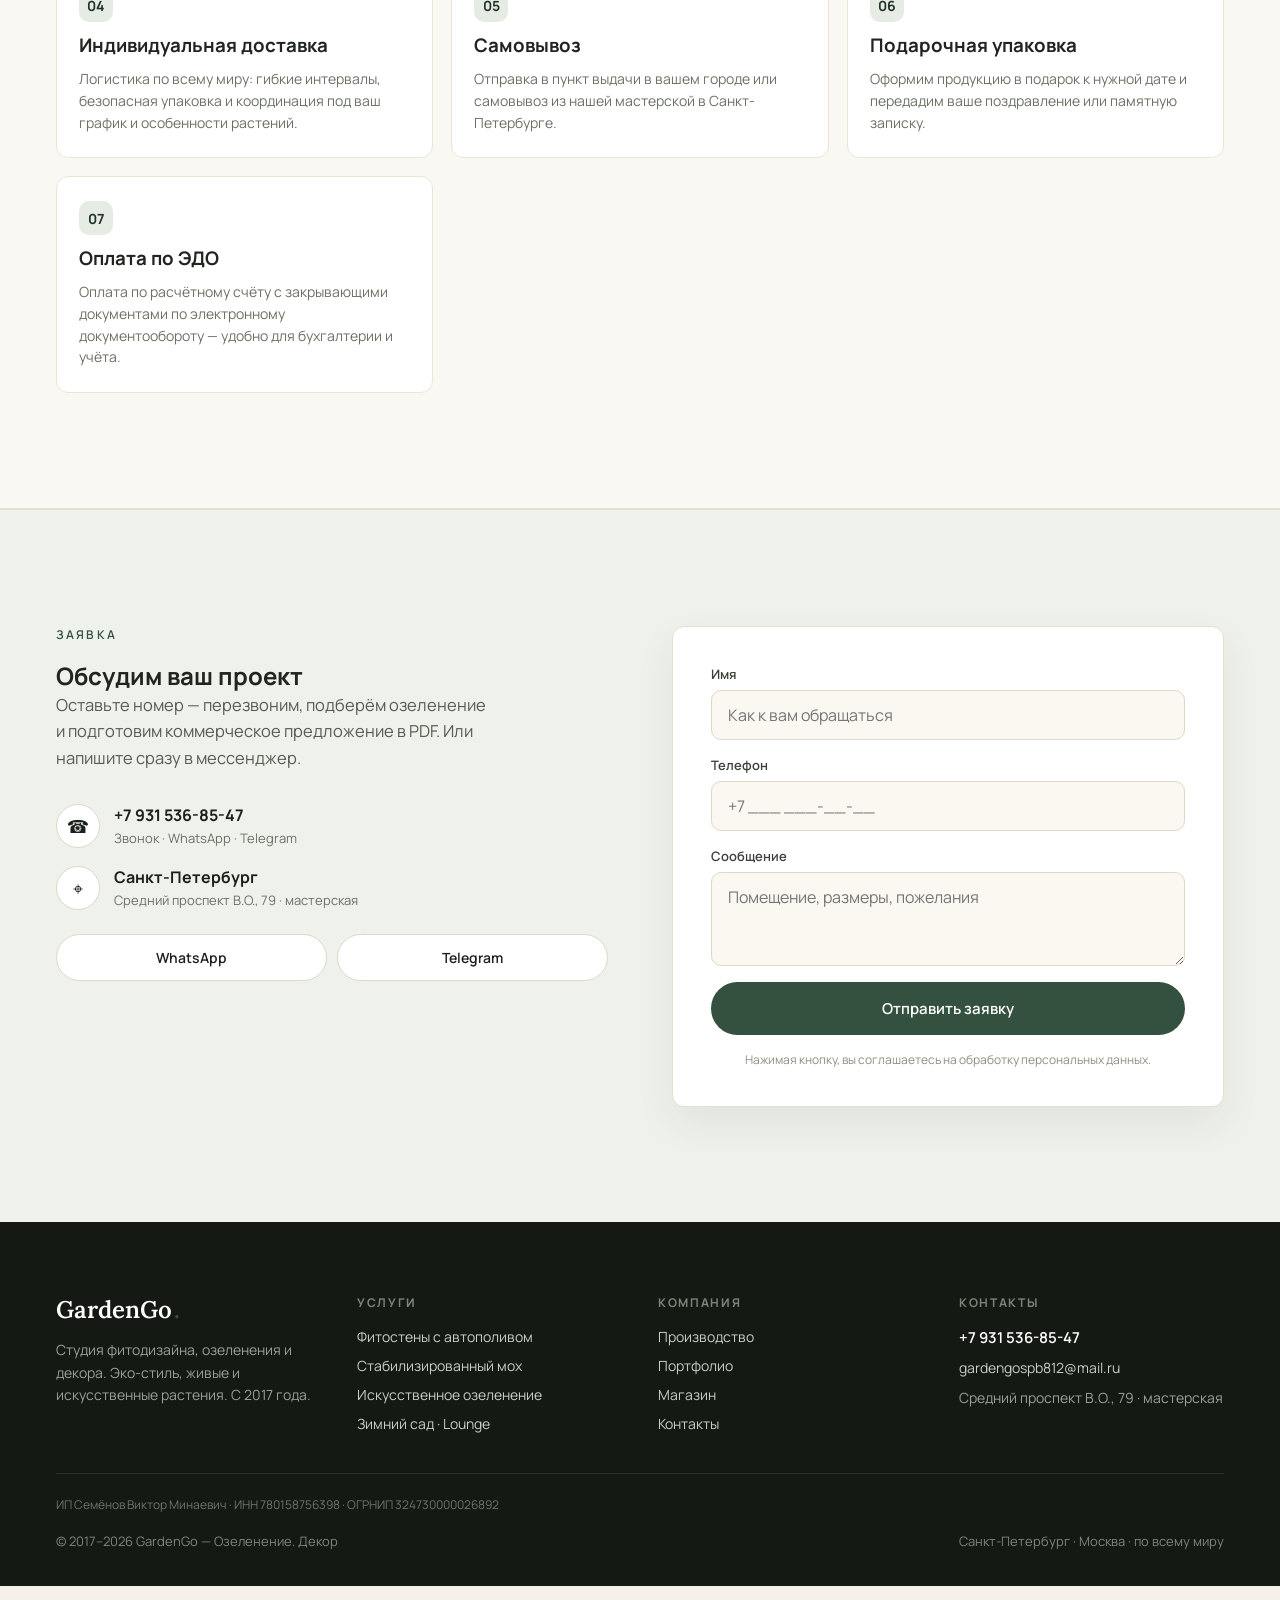
==== commit 3ed6a0fb: "Откат к GardenGo: бренд/контакты/магазины/соцсети возвращены, домен www.gardengo.eg.je, раскрыты раз" ====
--- a/admin.html
+++ b/admin.html
@@ -5,11 +5,11 @@
 <meta name="viewport" content="width=device-width, initial-scale=1, viewport-fit=cover">
 <meta name="theme-color" content="#151914">
 <meta name="robots" content="noindex,nofollow">
-<title>SemenovLab · Редактор сайта</title>
+<title>GardenGo · Редактор сайта</title>
 <link rel="preconnect" href="https://fonts.googleapis.com">
 <link rel="preconnect" href="https://fonts.gstatic.com" crossorigin>
 <link href="https://fonts.googleapis.com/css2?family=Lora:ital,wght@0,400;0,500;0,600;0,700;1,400;1,500&family=Manrope:wght@400;500;600;700;800&display=swap" rel="stylesheet">
-<link rel="stylesheet" href="styles.css?v=9">
+<link rel="stylesheet" href="styles.css?v=10">
 </head>
 <body>
 <div id="app"></div>
@@ -41,7 +41,7 @@
 
 <div class="gg-toast" id="gg-toast"></div>
 
-<script src="app.js?v=9"></script>
+<script src="app.js?v=10"></script>
 <script>
 (() => {
   "use strict";
